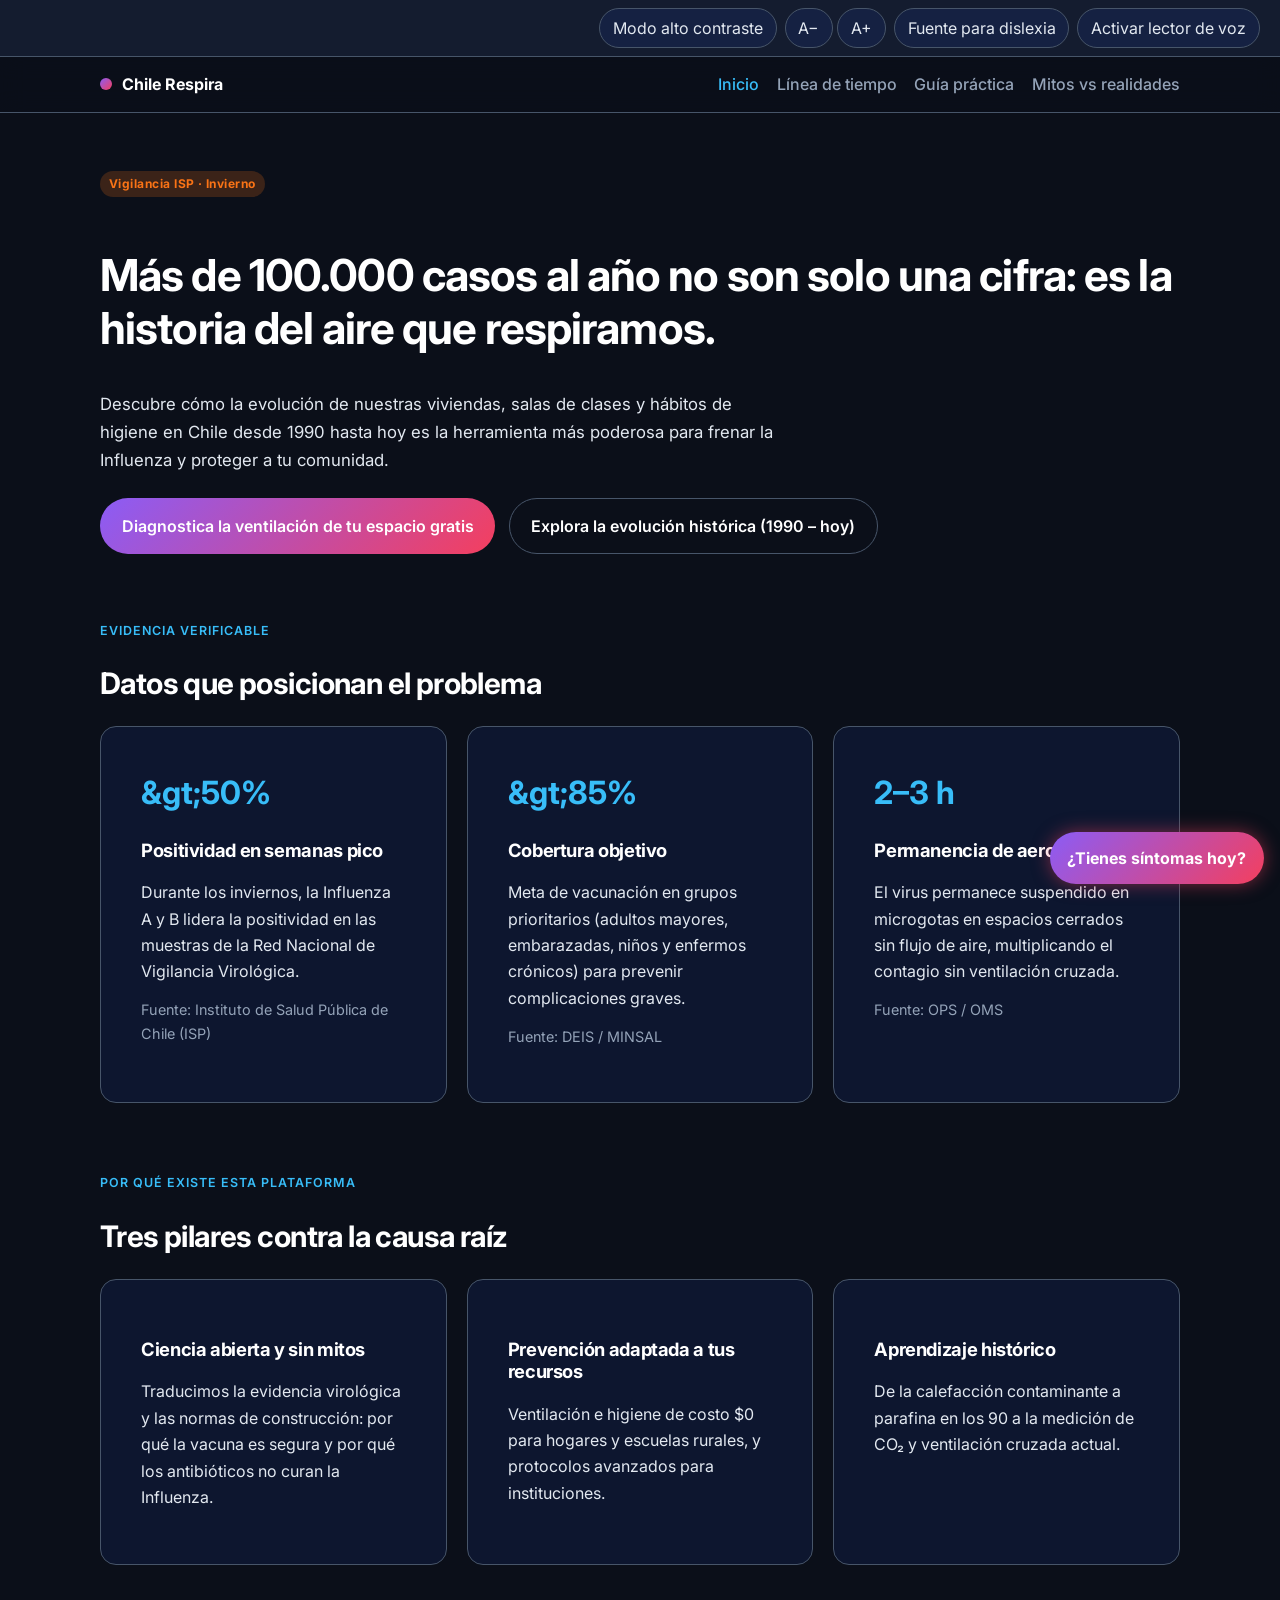
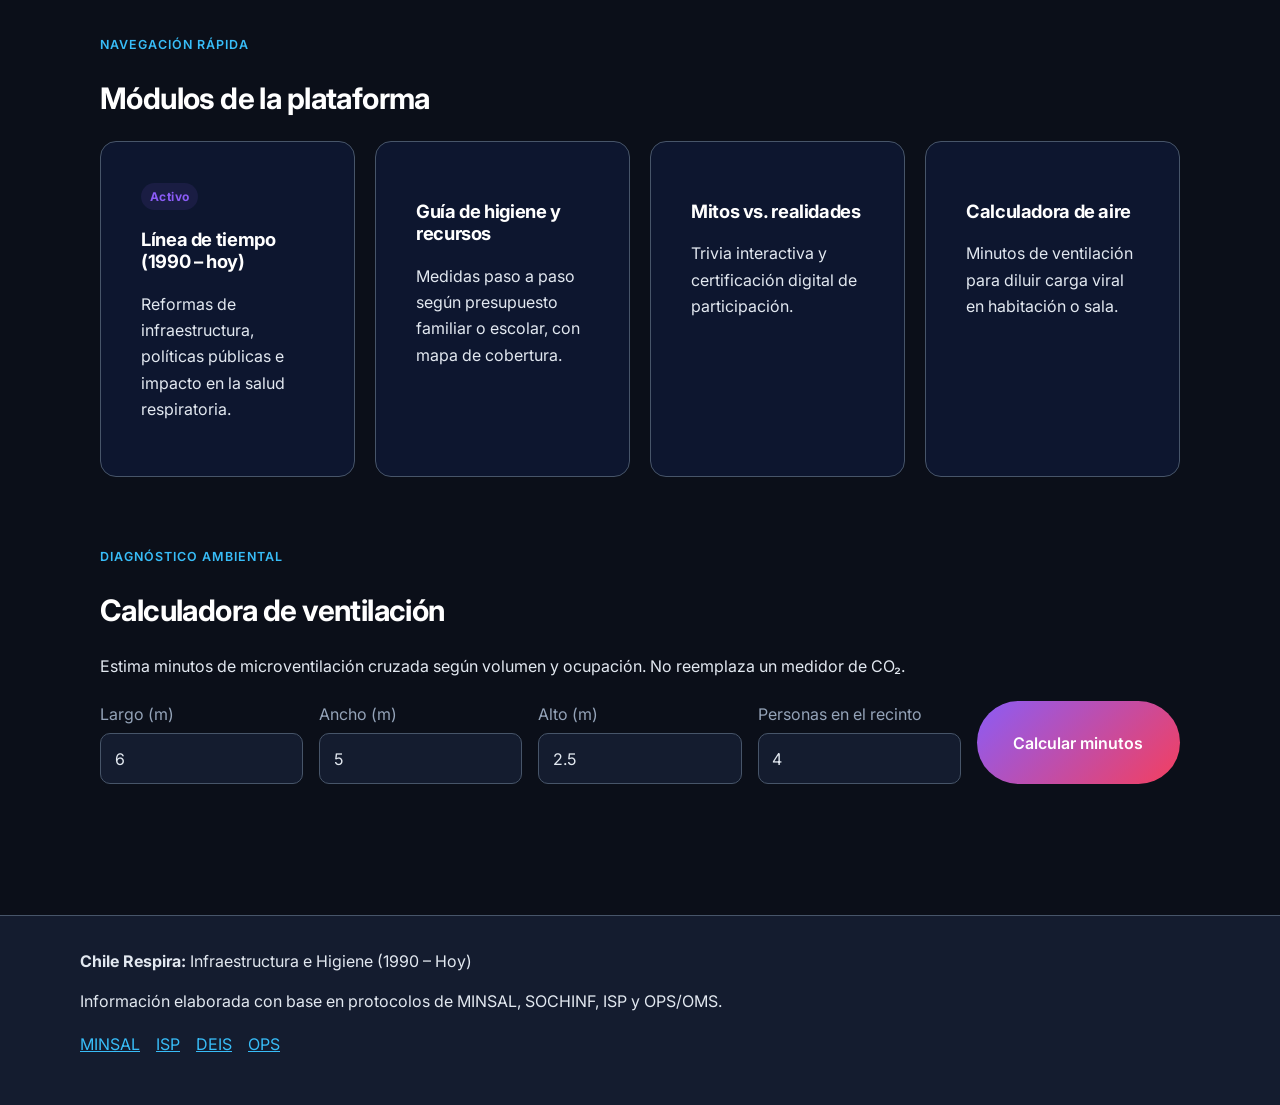
==== index.html @ cc488eae "saved" ====
<!DOCTYPE html>
<html lang="es">

<head>
    <meta charset="UTF-8">
    <meta name="viewport" content="width=device-width, initial-scale=1.0">
    <meta name="description"
        content="Chile Respira: infraestructura e higiene 1990-hoy para frenar la Influenza. Datos ISP, DEIS y OPS.">
    <title>Chile Respira — Inicio | Campaña contra la Influenza</title>
    <link rel="preconnect" href="https://fonts.googleapis.com">
    <link rel="preconnect" href="https://fonts.gstatic.com" crossorigin>
    <link
        href="https://fonts.googleapis.com/css2?family=Inter:wght@400;500;600;700&family=Lexend:wght@400;600;700&display=swap"
        rel="stylesheet">
    <link rel="stylesheet" href="static/css/style.css">
    <script src="static/js/script.js" defer></script>
</head>

<body data-page="inicio">
    <a class="skip-link" href="#contenido">Saltar al contenido</a>

    <div class="a11y-bar" role="region" aria-label="Accesibilidad e inclusión">
        <button type="button" class="a11y-btn" data-a11y="contrast">Modo alto contraste</button>
        <div class="a11y-group" role="group" aria-label="Tamaño de texto">
            <button type="button" class="a11y-btn" data-a11y="font-down">A−</button>
            <button type="button" class="a11y-btn" data-a11y="font-up">A+</button>
        </div>
        <button type="button" class="a11y-btn" data-a11y="dyslexia" aria-pressed="false">Fuente para dislexia</button>
        <button type="button" class="a11y-btn" data-a11y="speech" aria-pressed="false">Activar lector de voz</button>
    </div>

    <header class="site-header">
        <div class="header-inner">
            <a class="brand" href="index.html">
                <span class="brand-mark" aria-hidden="true"></span>
                <span class="brand-text">Chile Respira</span>
            </a>
            <button type="button" class="nav-toggle" aria-expanded="false" aria-controls="nav-principal">Menú</button>
            <nav id="nav-principal" class="site-nav" aria-label="Principal">
                <a href="index.html" aria-current="page">Inicio</a>
                <a href="static/pages/linea-tiempo.html">Línea de tiempo</a>
                <a href="static/pages/guia-practica.html">Guía práctica</a>
                <a href="static/pages/mitos-realidades.html">Mitos vs realidades</a>
            </nav>
        </div>
    </header>

    <main id="contenido">
        <section class="hero">
            <p class="badge-alert">Vigilancia ISP · Invierno</p>
            <h1>Más de 100.000 casos al año no son solo una cifra: es la historia del aire que respiramos.</h1>
            <p class="lead">Descubre cómo la evolución de nuestras viviendas, salas de clases y hábitos de higiene en
                Chile desde 1990 hasta hoy es la herramienta más poderosa para frenar la Influenza y proteger a tu
                comunidad.</p>
            <div class="hero-actions">
                <a class="btn-hero" href="#calculadora-aire">Diagnostica la ventilación de tu espacio gratis</a>
                <a class="btn-secondary" href="static/pages/linea-tiempo.html">Explora la evolución histórica (1990 – hoy)</a>
            </div>
        </section>

        <section class="section" aria-labelledby="evidencia-titulo">
            <header class="section-head">
                <p class="eyebrow">Evidencia verificable</p>
                <h2 id="evidencia-titulo">Datos que posicionan el problema</h2>
            </header>
            <div class="card-grid">
                <article class="card card-tech">
                    <p class="metric">&​gt;50%</p>
                    <h3>Positividad en semanas pico</h3>
                    <p>Durante los inviernos, la Influenza A y B lidera la positividad en las muestras de la Red
                        Nacional de Vigilancia Virológica.</p>
                    <p class="source">Fuente: Instituto de Salud Pública de Chile (ISP)</p>
                </article>
                <article class="card card-tech">
                    <p class="metric">&​gt;85%</p>
                    <h3>Cobertura objetivo</h3>
                    <p>Meta de vacunación en grupos prioritarios (adultos mayores, embarazadas, niños y enfermos
                        crónicos) para prevenir complicaciones graves.</p>
                    <p class="source">Fuente: DEIS / MINSAL</p>
                </article>
                <article class="card card-tech">
                    <p class="metric">2–3 h</p>
                    <h3>Permanencia de aerosoles</h3>
                    <p>El virus permanece suspendido en microgotas en espacios cerrados sin flujo de aire, multiplicando
                        el contagio sin ventilación cruzada.</p>
                    <p class="source">Fuente: OPS / OMS</p>
                </article>
            </div>
        </section>

        <section class="section" aria-labelledby="pilares-titulo">
            <header class="section-head">
                <p class="eyebrow">Por qué existe esta plataforma</p>
                <h2 id="pilares-titulo">Tres pilares contra la causa raíz</h2>
            </header>
            <div class="card-grid pillars">
                <article class="card card-tech">
                    <h3>Ciencia abierta y sin mitos</h3>
                    <p>Traducimos la evidencia virológica y las normas de construcción: por qué la vacuna es segura y
                        por qué los antibióticos no curan la Influenza.</p>
                </article>
                <article class="card card-tech">
                    <h3>Prevención adaptada a tus recursos</h3>
                    <p>Ventilación e higiene de costo $0 para hogares y escuelas rurales, y protocolos avanzados para
                        instituciones.</p>
                </article>
                <article class="card card-tech">
                    <h3>Aprendizaje histórico</h3>
                    <p>De la calefacción contaminante a parafina en los 90 a la medición de CO₂ y ventilación cruzada
                        actual.</p>
                </article>
            </div>
        </section>

        <section class="section" aria-labelledby="modulos-titulo">
            <header class="section-head">
                <p class="eyebrow">Navegación rápida</p>
                <h2 id="modulos-titulo">Módulos de la plataforma</h2>
            </header>
            <div class="card-grid">
                <a class="card card-link" href="static/pages/linea-tiempo.html">
                    <span class="status-badge">Activo</span>
                    <h3>Línea de tiempo (1990 – hoy)</h3>
                    <p>Reformas de infraestructura, políticas públicas e impacto en la salud respiratoria.</p>
                </a>
                <a class="card card-link" href="static/pages/guia-practica.html">
                    <h3>Guía de higiene y recursos</h3>
                    <p>Medidas paso a paso según presupuesto familiar o escolar, con mapa de cobertura.</p>
                </a>
                <a class="card card-link" href="static/pages/mitos-realidades.html">
                    <h3>Mitos vs. realidades</h3>
                    <p>Trivia interactiva y certificación digital de participación.</p>
                </a>
                <a class="card card-link" href="#calculadora-aire">
                    <h3>Calculadora de aire</h3>
                    <p>Minutos de ventilación para diluir carga viral en habitación o sala.</p>
                </a>
            </div>
        </section>

        <section class="section" id="calculadora-aire" aria-labelledby="calc-titulo">
            <header class="section-head">
                <p class="eyebrow">Diagnóstico ambiental</p>
                <h2 id="calc-titulo">Calculadora de ventilación</h2>
                <p>Estima minutos de microventilación cruzada según volumen y ocupación. No reemplaza un medidor de CO₂.
                </p>
            </header>
            <form class="panel-form" id="form-aire" novalidate>
                <div class="field">
                    <label for="largo">Largo (m)</label>
                    <input class="input-field" id="largo" name="largo" type="number" min="1" max="40" step="0.1"
                        value="6" required>
                </div>
                <div class="field">
                    <label for="ancho">Ancho (m)</label>
                    <input class="input-field" id="ancho" name="ancho" type="number" min="1" max="40" step="0.1"
                        value="5" required>
                </div>
                <div class="field">
                    <label for="alto">Alto (m)</label>
                    <input class="input-field" id="alto" name="alto" type="number" min="2" max="6" step="0.1"
                        value="2.5" required>
                </div>
                <div class="field">
                    <label for="personas">Personas en el recinto</label>
                    <input class="input-field" id="personas" name="personas" type="number" min="1" max="80" value="4"
                        required>
                </div>
                <button type="submit" class="btn-hero">Calcular minutos</button>
            </form>
            <div class="card card-tech" id="aire-resultado" hidden>
                <p class="status-badge">Nuevo</p>
                <p id="aire-texto"></p>
            </div>
        </section>
    </main>

    <button type="button" class="fab-triaje" data-open-triaje aria-haspopup="dialog">¿Tienes síntomas hoy?</button>

    <div class="modal" id="modal-triaje" hidden>
        <div class="modal-backdrop" data-close-modal></div>
        <div class="modal-panel" role="dialog" aria-modal="true" aria-labelledby="triaje-titulo">
            <button type="button" class="modal-close" data-close-modal aria-label="Cerrar">×</button>
            <h2 id="triaje-titulo">Triaje rápido de orientación</h2>
            <p>No sustituye atención médica. En emergencia llama a Salud Responde 600 360 7777.</p>
            <fieldset class="triaje-options">
                <legend>Selecciona lo que mejor describe tu situación</legend>
                <label><input type="radio" name="triaje" value="critico"> Dificultad para respirar, tiraje intercostal o
                    labios azulados</label>
                <label><input type="radio" name="triaje" value="moderado"> Fiebre &​gt;38,5 °C + tos o dolor
                    muscular</label>
                <label><input type="radio" name="triaje" value="leve"> Molestias leves sin fiebre</label>
            </fieldset>
            <div id="triaje-resultado" class="card card-tech" hidden></div>
        </div>
    </div>

    <footer class="site-footer">
        <div class="footer-inner">
            <p><strong>Chile Respira:</strong> Infraestructura e Higiene (1990 – Hoy)</p>
            <p>Información elaborada con base en protocolos de MINSAL, SOCHINF, ISP y OPS/OMS.</p>
            <ul class="footer-links">
                <li><a href="https://www.minsal.cl" rel="noopener noreferrer" target="_blank">MINSAL</a></li>
                <li><a href="https://www.ispch.cl" rel="noopener noreferrer" target="_blank">ISP</a></li>
                <li><a href="https://deis.minsal.cl" rel="noopener noreferrer" target="_blank">DEIS</a></li>
                <li><a href="https://www.paho.org" rel="noopener noreferrer" target="_blank">OPS</a></li>
            </ul>
        </div>
    </footer>
</body>

</html>
---- static/css/style.css ----
:root {
  /* 🌌 Lienzo Neutro de Fondo Base (Estilo Kiro Dark) */
  --bg-main: #0B0F19;
  --bg-surface: #141C2F;
  --bg-surface-elevated: #1E2942;

  /* 🏙️ Paleta Tecnológica y Corporativa (Potencial Diversificado) */
  --tech-blue-base: #1E40AF;
  --tech-blue-container: rgba(30, 64, 175, 0.15);
  --tech-cyan: #38BDF8;
  --tech-cyan-glow: rgba(56, 189, 248, 0.3);
  --tech-muted: #475569;

  /* 💥 Paleta Creativa y de Alto Impacto (Potencial Diversificado) */
  --creative-violet: #8B5CF6;
  --creative-violet-alpha: rgba(139, 92, 246, 0.1);
  --creative-coral: #F43F5E;
  --creative-coral-glow: rgba(244, 63, 94, 0.5);
  --creative-orange: #F97316;
  --creative-orange-alpha: rgba(249, 115, 22, 0.2);

  /* 🎬 Tokens Arquitectónicos Multimedia (Estilo Devin AI / Cursor) */
  --terminal-border: #22314D;
  --terminal-header: #1A2438;
  --media-overlay: rgba(11, 15, 25, 0.5);

  /* 📝 Tipografía de Alta Legibilidad */
  --text-title: #FFFFFF;
  --text-body: #E2E8F0;
  --text-muted: #94A3B8;

  /* ⚙️ Variables de sistema */
  --font: Inter, system-ui, sans-serif;
  --radius: 16px;
  --space-card: 2.5rem;
  
  /* 🎛️ Variables para componentes injertados */
  --easing-cinematic: cubic-bezier(0.4, 0, 0.2, 1);
  --nyt-tooltip-bg: rgba(30, 64, 175, 0.95);
}

*,
*::before,
*::after {
  box-sizing: border-box;
}

html {
  font-size: 100%;
}

html.dyslexia {
  --font: Lexend, Inter, sans-serif;
}

html.contrast {
  --bg-main: #000000;
  --bg-surface: #0a0a0a;
  --text-body: #FFFFFF;
  --text-muted: #E2E8F0;
}

html[data-font="1"] { font-size: 106%; }
html[data-font="2"] { font-size: 114%; }
html[data-font="3"] { font-size: 124%; }

body {
  margin: 0;
  font-family: var(--font);
  background: var(--bg-main);
  color: var(--text-body);
  line-height: 1.65;
  min-height: 100vh;
}

img,
svg {
  max-width: 100%;
}

/* Tratamiento anti-flashes para recursos institucionales */
img.institutional-asset,
svg.raw-chart {
  filter: opacity(0.88) brightness(85%) contrast(110%);
  transition: filter 0.3s cubic-bezier(0.4, 0, 0.2, 1);
}

img.institutional-asset:hover,
svg.raw-chart:hover {
  filter: opacity(1) brightness(100%) contrast(100%);
}

h1, h2, h3 {
  color: var(--text-title);
  font-weight: 700;
  line-height: 1.2;
  letter-spacing: -0.02em;
}

h1 { font-size: clamp(1.75rem, 4vw, 2.75rem); }
h2 { font-size: clamp(1.35rem, 2.5vw, 1.85rem); }
h3 { font-size: 1.15rem; }

p { margin: 0 0 0.85rem; }

a {
  color: var(--tech-cyan);
}

.skip-link {
  position: absolute;
  left: 1rem;
  top: -3rem;
  background: var(--bg-surface-elevated);
  color: var(--text-title);
  padding: 0.5rem 1rem;
  z-index: 80;
}

.skip-link:focus {
  top: 0.5rem;
}

.a11y-bar {
  display: flex;
  flex-wrap: wrap;
  gap: 0.5rem;
  justify-content: flex-end;
  padding: 0.5rem 1.25rem;
  background: var(--bg-surface);
  border-bottom: 1px solid var(--tech-muted);
}

.a11y-btn,
.chip,
.nav-toggle {
  font: inherit;
  cursor: pointer;
  border: 1px solid var(--tech-muted);
  background: var(--tech-blue-container);
  color: var(--text-body);
  border-radius: 999px;
  padding: 0.35rem 0.8rem;
}

.a11y-btn:hover,
.chip:hover,
.chip.is-on {
  border-color: var(--tech-cyan);
  box-shadow: 0 0 10px var(--tech-cyan-glow);
}

.site-header {
  position: sticky;
  top: 0;
  z-index: 40;
  background: rgba(11, 15, 25, 0.92);
  backdrop-filter: blur(12px);
  border-bottom: 1px solid var(--tech-muted);
}

.header-inner {
  max-width: 1120px;
  margin: 0 auto;
  padding: 0.9rem 1.25rem;
  display: flex;
  align-items: center;
  justify-content: space-between;
  gap: 1rem;
}

.brand {
  display: flex;
  align-items: center;
  gap: 0.6rem;
  text-decoration: none;
  color: var(--text-title);
  font-weight: 700;
}

.brand-mark {
  width: 12px;
  height: 12px;
  border-radius: 50%;
  background: linear-gradient(135deg, var(--creative-violet), var(--creative-coral));
}

.site-nav {
  display: flex;
  gap: 1.1rem;
}

.site-nav a {
  color: var(--text-muted);
  text-decoration: none;
  font-weight: 500;
}

.site-nav a[aria-current="page"],
.site-nav a:hover {
  color: var(--tech-cyan);
}

.nav-toggle {
  display: none;
}

main {
  max-width: 1120px;
  margin: 0 auto;
  padding: 0 1.25rem 5rem;
}

.hero {
  padding: 3.5rem 0 2rem;
}

.hero-compact {
  padding-top: 2.2rem;
}

.eyebrow {
  color: var(--tech-cyan);
  font-weight: 600;
  text-transform: uppercase;
  letter-spacing: 0.08em;
  font-size: 0.78rem;
  margin-bottom: 0.6rem;
}

.lead {
  max-width: 62ch;
  color: var(--text-body);
  font-size: 1.05rem;
}

.hero-actions {
  display: flex;
  flex-wrap: wrap;
  gap: 0.85rem;
  margin-top: 1.5rem;
}

.btn-hero,
.btn-secondary,
.btn-submit {
  display: inline-flex;
  align-items: center;
  justify-content: center;
  text-decoration: none;
  font: inherit;
  font-weight: 600;
  border: 0;
  border-radius: 999px;
  padding: 0.85rem 1.35rem;
  min-height: 44px;
  cursor: pointer;
}

.btn-hero {
  color: var(--text-title);
  background: linear-gradient(135deg, var(--creative-violet), var(--creative-coral));
  box-shadow: 0 0 0 transparent;
  transition: all 0.4s cubic-bezier(0.4, 0, 0.2, 1);
}

.btn-hero:hover {
  background: linear-gradient(135deg, var(--creative-coral), var(--creative-orange));
  box-shadow: 0 0 25px var(--creative-coral-glow);
  transform: translateY(-2px);
}

.btn-secondary {
  color: var(--text-title);
  background: transparent;
  border: 1px solid var(--tech-muted);
}

.btn-submit {
  color: var(--text-title);
  background: var(--creative-orange);
  transition: background 0.3s ease, transform 0.3s ease;
}

.btn-submit:hover {
  background: var(--creative-coral);
  transform: translateY(-1px);
}

.badge-alert,
.status-badge {
  display: inline-block;
  font-size: 0.75rem;
  font-weight: 700;
  letter-spacing: 0.04em;
  padding: 0.2rem 0.55rem;
  border-radius: 999px;
  width: fit-content;
}

.badge-alert {
  background: var(--creative-orange-alpha);
  color: var(--creative-orange);
  margin-bottom: 1rem;
}

.status-badge {
  background: var(--creative-violet-alpha);
  color: var(--creative-violet);
}

.section {
  padding: 2.2rem 0;
}

.section-head {
  margin-bottom: 1.4rem;
}

.card-grid {
  display: grid;
  grid-template-columns: repeat(auto-fit, minmax(240px, 1fr));
  gap: 1.25rem;
}

.card {
  background: var(--tech-blue-container);
  border: 1px solid var(--tech-muted);
  border-radius: var(--radius);
  padding: var(--space-card);
}

.card-link {
  text-decoration: none;
  color: inherit;
  display: block;
  transition: border-color 0.3s ease, background 0.3s ease;
}

.card-link:hover,
.card-link:focus-visible,
.timeline-card:hover,
.timeline-item:focus .timeline-card {
  background: var(--creative-violet-alpha);
  border-color: var(--creative-violet);
}

.metric {
  font-size: 2rem;
  font-weight: 700;
  color: var(--tech-cyan);
  margin: 0 0 0.4rem;
}

.source,
.timeline-date,
.hito {
  color: var(--text-muted);
  font-size: 0.9rem;
}

.panel-form {
  display: grid;
  grid-template-columns: repeat(auto-fit, minmax(180px, 1fr));
  gap: 1rem;
  margin-bottom: 1rem;
}

.field-full {
  grid-column: 1 / -1;
}

.field label {
  display: block;
  margin-bottom: 0.35rem;
  color: var(--text-muted);
}

.input-field {
  width: 100%;
  font: inherit;
  color: var(--text-body);
  background: var(--bg-surface);
  border: 1px solid var(--tech-muted);
  border-radius: 10px;
  padding: 0.7rem 0.85rem;
}

.input-field:focus {
  border-color: var(--tech-cyan);
  box-shadow: 0 0 10px var(--tech-cyan-glow);
  background-color: var(--bg-surface-elevated);
  outline: none;
  transition: all 0.3s ease;
}

.filter-bar {
  display: flex;
  flex-wrap: wrap;
  gap: 0.5rem;
  margin-bottom: 1.5rem;
}

.timeline {
  position: relative;
  padding-left: 2.2rem;
}

.timeline-axis {
  position: absolute;
  left: 9px;
  top: 0;
  bottom: 0;
  width: 2px;
  background: linear-gradient(to bottom, var(--tech-muted) 0%, var(--tech-cyan) 40%, var(--creative-violet) 70%, var(--creative-coral) 100%);
}

.timeline-item {
  position: relative;
  margin-bottom: 1.4rem;
  outline: none;
}

.timeline-node {
  position: absolute;
  left: -2.05rem;
  top: 1.8rem;
  width: 12px;
  height: 12px;
  border-radius: 50%;
  background: var(--tech-muted);
}

.timeline-item.is-past .timeline-card {
  color: var(--text-muted);
}

.timeline-item.is-past h2 {
  color: var(--text-title);
}

.timeline-item.is-active .timeline-node {
  width: 18px;
  height: 18px;
  left: -2.25rem;
  background: var(--creative-coral);
  box-shadow: 0 0 0 0 var(--creative-coral-glow);
  animation: ripple 1.8s infinite;
}

.timeline-card {
  background: var(--bg-surface);
  border: 1px solid var(--tech-muted);
  border-radius: var(--radius);
  padding: var(--space-card);
  transition: background 0.3s ease, border-color 0.3s ease;
}

@keyframes ripple {
  0% { box-shadow: 0 0 0 0 var(--creative-coral-glow); }
  70% { box-shadow: 0 0 0 16px transparent; }
  100% { box-shadow: 0 0 0 0 transparent; }
}

.table-wrap {
  overflow-x: auto;
  border: 1px solid var(--tech-muted);
  border-radius: var(--radius);
  background: var(--bg-surface);
}

table {
  width: 100%;
  border-collapse: collapse;
  min-width: 640px;
}

th, td {
  text-align: left;
  padding: 0.9rem 1rem;
  border-bottom: 1px solid var(--tech-muted);
  color: var(--text-body);
}

th {
  color: var(--tech-cyan);
  font-weight: 600;
}

.map-layout {
  display: grid;
  grid-template-columns: minmax(220px, 340px) 1fr;
  gap: 1.25rem;
  align-items: start;
}

.map-canvas {
  background: var(--bg-main);
  border: 1px solid var(--tech-muted);
  border-radius: var(--radius);
  padding: 0.75rem;
}

.map-ocean {
  fill: var(--bg-main);
}

.map-land {
  fill: var(--bg-surface);
}

.map-border {
  fill: none;
  stroke: var(--tech-muted);
  stroke-width: 1.2;
}

.hub {
  cursor: pointer;
}

.hub.low { fill: var(--creative-violet); }
.hub.mid { fill: var(--creative-coral); }
.hub.high {
  fill: var(--creative-orange);
  filter: drop-shadow(0 0 8px var(--creative-coral-glow));
}

.hub-ring {
  fill: none;
  stroke: var(--creative-coral);
  stroke-width: 2;
  opacity: 0.45;
}

.map-flow {
  fill: none;
  stroke: var(--creative-coral);
  stroke-width: 1.4;
  stroke-dasharray: 6 8;
  animation: dash 8s linear infinite;
}

@keyframes dash {
  to { stroke-dashoffset: -80; }
}

.map-legend {
  display: flex;
  flex-wrap: wrap;
  gap: 1rem;
  list-style: none;
  padding: 1rem 0 0;
  color: var(--text-muted);
}

.dot {
  display: inline-block;
  width: 10px;
  height: 10px;
  border-radius: 50%;
  margin-right: 0.35rem;
}

.dot.violet { background: var(--creative-violet); }
.dot.coral { background: var(--creative-coral); }
.dot.orange { background: var(--creative-orange); }

.geo-label {
  fill: var(--text-muted);
  font-size: 9px;
  font-family: var(--font);
}

.protocol ul {
  padding-left: 1.2rem;
}

.quiz-wrap {
  max-width: 720px;
}

.progress-track {
  height: 6px;
  background: var(--bg-surface);
  border-radius: 99px;
  overflow: hidden;
  margin-bottom: 0.5rem;
}

.progress-bar {
  display: block;
  height:  100%;
  width: 20%;
  background: linear-gradient(90deg, var(--creative-violet), var(--creative-coral), var(--creative-orange));
  transition: width 0.35s ease;
}

.flip-card {
  perspective: 1200px;
  min-height: 340px;
}

.flip-inner {
  position: relative;
  transform-style: preserve-3d;
  transition: transform 0.6s ease;
  min-height: 340px;
}

.flip-card.is-flipped .flip-inner {
  transform: rotateY(180deg);
}

.flip-face {
  position: absolute;
  inset: 0;
  backface-visibility: hidden;
}

.flip-back {
  transform: rotateY(180deg);
}

.quiz-actions {
  display: flex;
  flex-wrap: wrap;
  gap: 0.7rem;
  margin-top: 1.2rem;
}

.veredicto {
  font-weight: 700;
  color: var(--tech-cyan);
}

.accordion details {
  background: var(--tech-blue-container);
  border: 1px solid var(--tech-muted);
  border-radius: 12px;
  padding: 0.9rem 1.1rem;
  margin-bottom: 0.6rem;
}

.accordion summary {
  cursor: pointer;
  color: var(--text-title);
  font-weight: 600;
}

.form-msg {
  grid-column: 1 / -1;
  color: var(--tech-cyan);
}

.fab-triaje {
  position: fixed;
  right: 1rem;
  bottom: 1rem;
  z-index: 45;
  border: 0;
  border-radius: 999px;
  padding: 0.8rem 1.1rem;
  font: inherit;
  font-weight: 700;
  color: var(--text-title);
  background: linear-gradient(135deg, var(--creative-violet), var(--creative-coral));
  cursor: pointer;
  box-shadow: 0 0 18px var(--creative-coral-glow);
}

.modal[hidden] {
  display: none;
}

.modal {
  position: fixed;
  inset: 0;
  z-index: 60;
}

.modal-backdrop {
  position: absolute;
  inset: 0;
  background: rgba(0, 0, 0, 0.6);
}

.modal-panel {
  position: relative;
  z-index: 1;
  max-width: 520px;
  margin: 8vh auto;
  background: var(--bg-surface-elevated);
  border: 1px solid var(--tech-muted);
  border-radius: var(--radius);
  padding: var(--space-card);
}

.modal-close {
  position: absolute;
  top: 0.6rem;
  right: 0.8rem;
  background: transparent;
  border: 0;
  color: var(--text-title);
  font-size: 1.6rem;
  cursor: pointer;
}

.triaje-options {
  border: 0;
  padding: 0;
  display: grid;
  gap: 0.7rem;
  margin: 1rem 0;
}

.site-footer {
  border-top: 1px solid var(--tech-muted);
  background: var(--bg-surface);
  padding: 2rem 1.25rem;
}

.footer-inner {
  max-width: 1120px;
  margin: 0 auto;
}

.footer-links {
  display: flex;
  flex-wrap: wrap;
  gap: 1rem;
  list-style: none;
  padding: 0;
}

/* 🎨 ESTILOS INJERTADOS - SCROLLYTELLING CINEMÁTICO */
.timeline-cinematic-container {
  display: grid;
  grid-template-columns: 1fr;
  gap: 2rem;
  max-width: 1120px;
  margin: 0 auto;
  padding: 0 1rem;
}

@media (min-width: 768px) {
  .timeline-cinematic-container {
    grid-template-columns: 4fr 8fr;
  }
}

.timeline-scroller {
  padding: 20vh 0;
}

.timeline-trigger {
  margin-bottom: 50vh;
  opacity: 0.3;
  transition: opacity 0.4s var(--easing-cinematic);
}

.timeline-trigger.active-era-text {
  opacity: 1;
}

.timeline-era-label {
  color: var(--tech-cyan);
  font-size: 0.85rem;
  letter-spacing: 1px;
  margin-bottom: 0.5rem;
  display: block;
}

.timeline-trigger h2 {
  font-size: 1.8rem;
  margin: 0.5rem 0;
  color: var(--text-title);
}

.timeline-sticky-panel {
  display: none;
}

@media (min-width: 768px) {
  .timeline-sticky-panel {
    display: block;
    position: sticky;
    top: 15vh;
    height: 70vh;
    background: var(--bg-surface);
    border: 1px solid var(--tech-muted);
    border-radius: var(--radius);
    overflow: hidden;
  }
}

.media-canvas {
  width: 100%;
  height: 100%;
  position: relative;
}

.media-layer {
  position: absolute;
  inset: 0;
  width: 100%;
  height: 100%;
  opacity: 0;
  transform: scale(0.95) translateY(10px);
  filter: blur(8px);
  transition: opacity 0.6s var(--easing-cinematic), transform 0.6s var(--easing-cinematic), filter 0.6s var(--easing-cinematic);
}

.media-layer.active {
  opacity: 1;
  transform: scale(1) translateY(0);
  filter: blur(0px);
}

.media-layer img,
.media-layer video {
  width: 100%;
  height: 100%;
  object-fit: cover;
}

/* 🎨 ESTILOS INJERTADOS - MAPA INTERACTIVO NYTIMES */
.map-wrapper {
  background: var(--bg-surface);
  border: 1px solid var(--tech-muted);
  border-radius: var(--radius);
  position: relative;
  padding: 2rem;
  display: flex;
  justify-content: center;
  margin-bottom: 3rem;
}

#chile-epidemiological-map {
  width: 100%;
  max-width: 500px;
  height: auto;
}

.map-region-vector {
  fill: var(--bg-surface);
  stroke: var(--tech-muted);
  stroke-width: 1.5px;
  transition: all 0.2s var(--easing-cinematic);
  cursor: crosshair;
}

.nyt-tooltip {
  position: absolute;
  background: var(--nyt-tooltip-bg);
  border: 1px solid var(--creative-violet);
  padding: 1rem;
  border-radius: 6px;
  box-shadow: 0 10px 25px rgba(0,0,0,0.5);
  pointer-events: none;
  z-index: 2000;
  min-width: 220px;
  font-family: var(--font);
}

.hidden {
  display: none !important;
}

@media (max-width: 800px) {
  .nav-toggle { display: inline-flex; }
  .site-nav {
    display: none;
    position: absolute;
    right: 1.25rem;
    top: 4.2rem;
    flex-direction: column;
    background: var(--bg-surface-elevated);
    border: 1px solid var(--tech-muted);
    padding: 1rem;
    border-radius: 12px;
  }
  .site-nav.is-open { display: flex; }
  .map-layout { grid-template-columns: 1fr; }
  .timeline-cinematic-container { grid-template-columns: 1fr; }
  .timeline-sticky-panel { display: none; }
}

@media (prefers-reduced-motion: reduce) {
  *, *::before, *::after {
    animation: none !important;
    transition: none !important;
  }
}

:focus-visible {
  outline: 2px solid var(--tech-cyan);
  outline-offset: 3px;
}
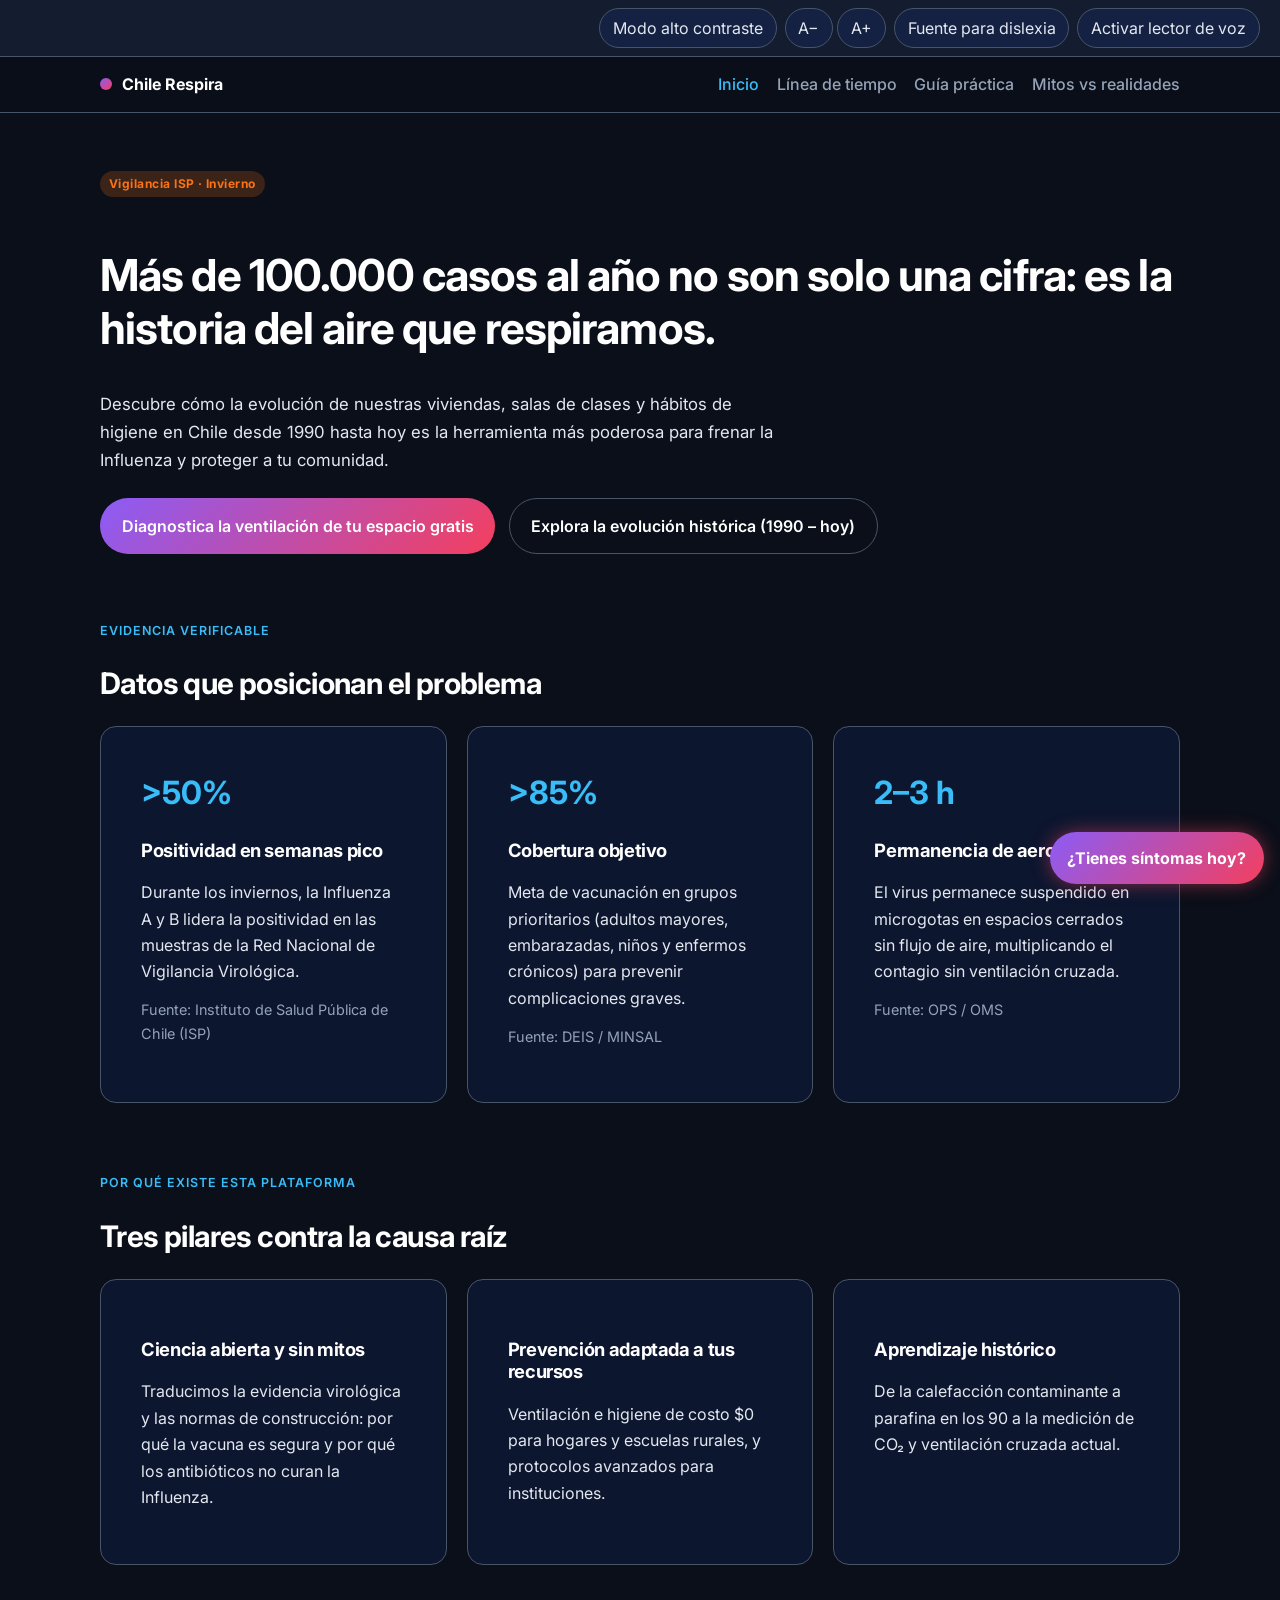
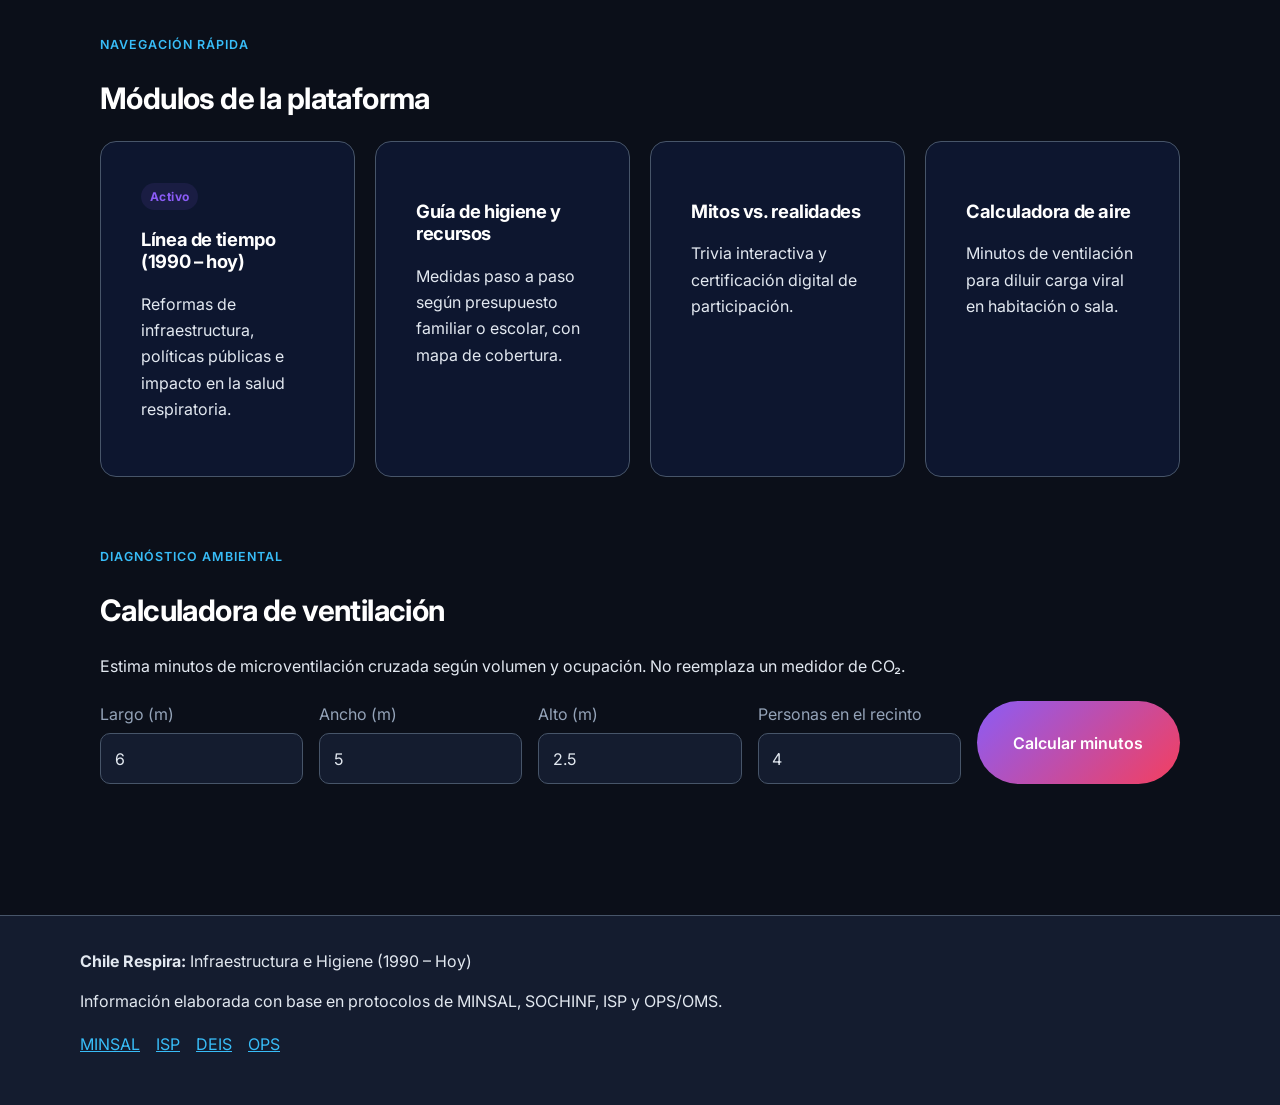
==== commit 56fa3420: "saved" ====
--- a/index.html
+++ b/index.html
@@ -65,14 +65,14 @@
             </header>
             <div class="card-grid">
                 <article class="card card-tech">
-                    <p class="metric">&​gt;50%</p>
+                    <p class="metric">&gt;50%</p>
                     <h3>Positividad en semanas pico</h3>
                     <p>Durante los inviernos, la Influenza A y B lidera la positividad en las muestras de la Red
                         Nacional de Vigilancia Virológica.</p>
                     <p class="source">Fuente: Instituto de Salud Pública de Chile (ISP)</p>
                 </article>
                 <article class="card card-tech">
-                    <p class="metric">&​gt;85%</p>
+                    <p class="metric">&gt;85%</p>
                     <h3>Cobertura objetivo</h3>
                     <p>Meta de vacunación en grupos prioritarios (adultos mayores, embarazadas, niños y enfermos
                         crónicos) para prevenir complicaciones graves.</p>
@@ -187,7 +187,7 @@
                 <legend>Selecciona lo que mejor describe tu situación</legend>
                 <label><input type="radio" name="triaje" value="critico"> Dificultad para respirar, tiraje intercostal o
                     labios azulados</label>
-                <label><input type="radio" name="triaje" value="moderado"> Fiebre &​gt;38,5 °C + tos o dolor
+                <label><input type="radio" name="triaje" value="moderado"> Fiebre &gt;38,5 °C + tos o dolor
                     muscular</label>
                 <label><input type="radio" name="triaje" value="leve"> Molestias leves sin fiebre</label>
             </fieldset>
--- a/static/css/style.css
+++ b/static/css/style.css
@@ -33,10 +33,6 @@
   --font: Inter, system-ui, sans-serif;
   --radius: 16px;
   --space-card: 2.5rem;
-  
-  /* 🎛️ Variables para componentes injertados */
-  --easing-cinematic: cubic-bezier(0.4, 0, 0.2, 1);
-  --nyt-tooltip-bg: rgba(30, 64, 175, 0.95);
 }
 
 *,
@@ -79,14 +75,12 @@
 }
 
 /* Tratamiento anti-flashes para recursos institucionales */
-img.institutional-asset,
-svg.raw-chart {
+img.institutional-asset {
   filter: opacity(0.88) brightness(85%) contrast(110%);
   transition: filter 0.3s cubic-bezier(0.4, 0, 0.2, 1);
 }
 
-img.institutional-asset:hover,
-svg.raw-chart:hover {
+img.institutional-asset:hover {
   filter: opacity(1) brightness(100%) contrast(100%);
 }
 
@@ -590,7 +584,7 @@
 
 .progress-bar {
   display: block;
-  height:  100%;
+  height: 100%;
   width: 20%;
   background: linear-gradient(90deg, var(--creative-violet), var(--creative-coral), var(--creative-orange));
   transition: width 0.35s ease;
@@ -732,140 +726,6 @@
   gap: 1rem;
   list-style: none;
   padding: 0;
-}
-
-/* 🎨 ESTILOS INJERTADOS - SCROLLYTELLING CINEMÁTICO */
-.timeline-cinematic-container {
-  display: grid;
-  grid-template-columns: 1fr;
-  gap: 2rem;
-  max-width: 1120px;
-  margin: 0 auto;
-  padding: 0 1rem;
-}
-
-@media (min-width: 768px) {
-  .timeline-cinematic-container {
-    grid-template-columns: 4fr 8fr;
-  }
-}
-
-.timeline-scroller {
-  padding: 20vh 0;
-}
-
-.timeline-trigger {
-  margin-bottom: 50vh;
-  opacity: 0.3;
-  transition: opacity 0.4s var(--easing-cinematic);
-}
-
-.timeline-trigger.active-era-text {
-  opacity: 1;
-}
-
-.timeline-era-label {
-  color: var(--tech-cyan);
-  font-size: 0.85rem;
-  letter-spacing: 1px;
-  margin-bottom: 0.5rem;
-  display: block;
-}
-
-.timeline-trigger h2 {
-  font-size: 1.8rem;
-  margin: 0.5rem 0;
-  color: var(--text-title);
-}
-
-.timeline-sticky-panel {
-  display: none;
-}
-
-@media (min-width: 768px) {
-  .timeline-sticky-panel {
-    display: block;
-    position: sticky;
-    top: 15vh;
-    height: 70vh;
-    background: var(--bg-surface);
-    border: 1px solid var(--tech-muted);
-    border-radius: var(--radius);
-    overflow: hidden;
-  }
-}
-
-.media-canvas {
-  width: 100%;
-  height: 100%;
-  position: relative;
-}
-
-.media-layer {
-  position: absolute;
-  inset: 0;
-  width: 100%;
-  height: 100%;
-  opacity: 0;
-  transform: scale(0.95) translateY(10px);
-  filter: blur(8px);
-  transition: opacity 0.6s var(--easing-cinematic), transform 0.6s var(--easing-cinematic), filter 0.6s var(--easing-cinematic);
-}
-
-.media-layer.active {
-  opacity: 1;
-  transform: scale(1) translateY(0);
-  filter: blur(0px);
-}
-
-.media-layer img,
-.media-layer video {
-  width: 100%;
-  height: 100%;
-  object-fit: cover;
-}
-
-/* 🎨 ESTILOS INJERTADOS - MAPA INTERACTIVO NYTIMES */
-.map-wrapper {
-  background: var(--bg-surface);
-  border: 1px solid var(--tech-muted);
-  border-radius: var(--radius);
-  position: relative;
-  padding: 2rem;
-  display: flex;
-  justify-content: center;
-  margin-bottom: 3rem;
-}
-
-#chile-epidemiological-map {
-  width: 100%;
-  max-width: 500px;
-  height: auto;
-}
-
-.map-region-vector {
-  fill: var(--bg-surface);
-  stroke: var(--tech-muted);
-  stroke-width: 1.5px;
-  transition: all 0.2s var(--easing-cinematic);
-  cursor: crosshair;
-}
-
-.nyt-tooltip {
-  position: absolute;
-  background: var(--nyt-tooltip-bg);
-  border: 1px solid var(--creative-violet);
-  padding: 1rem;
-  border-radius: 6px;
-  box-shadow: 0 10px 25px rgba(0,0,0,0.5);
-  pointer-events: none;
-  z-index: 2000;
-  min-width: 220px;
-  font-family: var(--font);
-}
-
-.hidden {
-  display: none !important;
 }
 
 @media (max-width: 800px) {
@@ -883,8 +743,6 @@
   }
   .site-nav.is-open { display: flex; }
   .map-layout { grid-template-columns: 1fr; }
-  .timeline-cinematic-container { grid-template-columns: 1fr; }
-  .timeline-sticky-panel { display: none; }
 }
 
 @media (prefers-reduced-motion: reduce) {
@@ -897,4 +755,5 @@
 :focus-visible {
   outline: 2px solid var(--tech-cyan);
   outline-offset: 3px;
-}+}
+
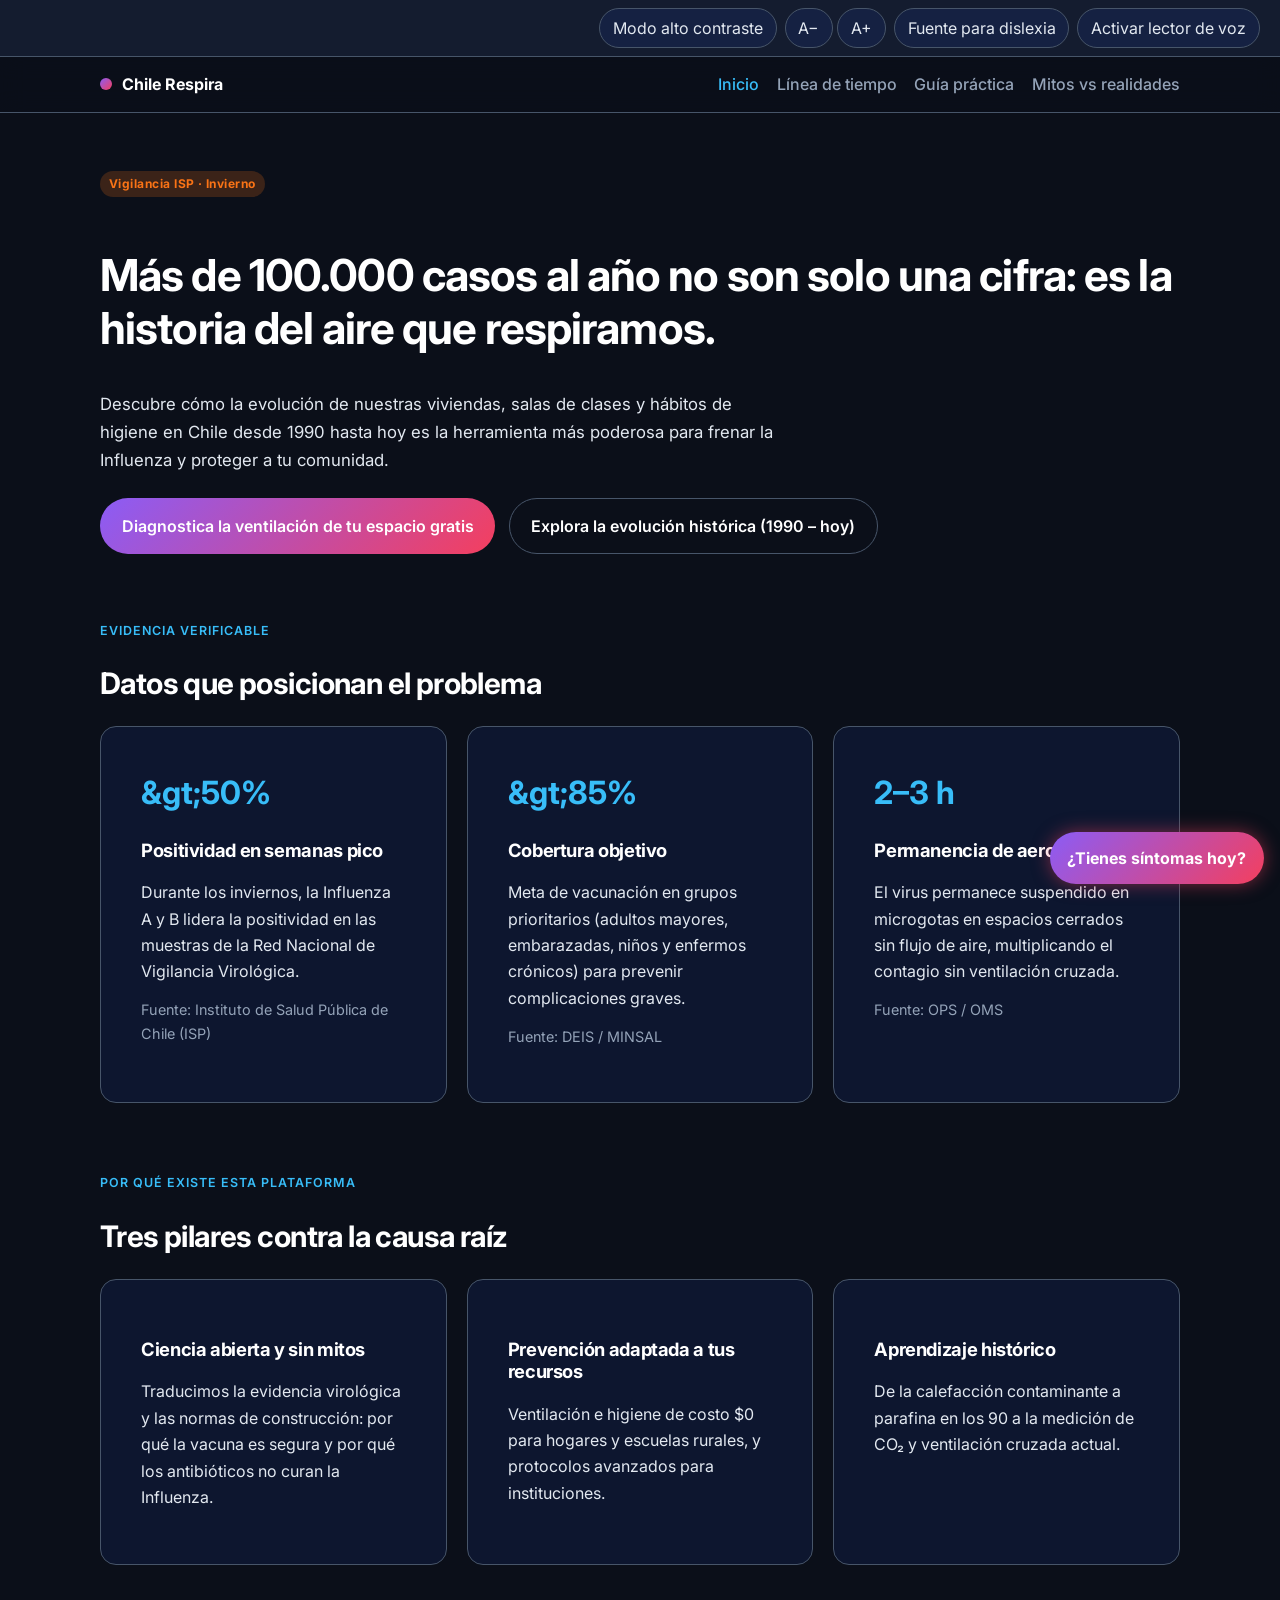
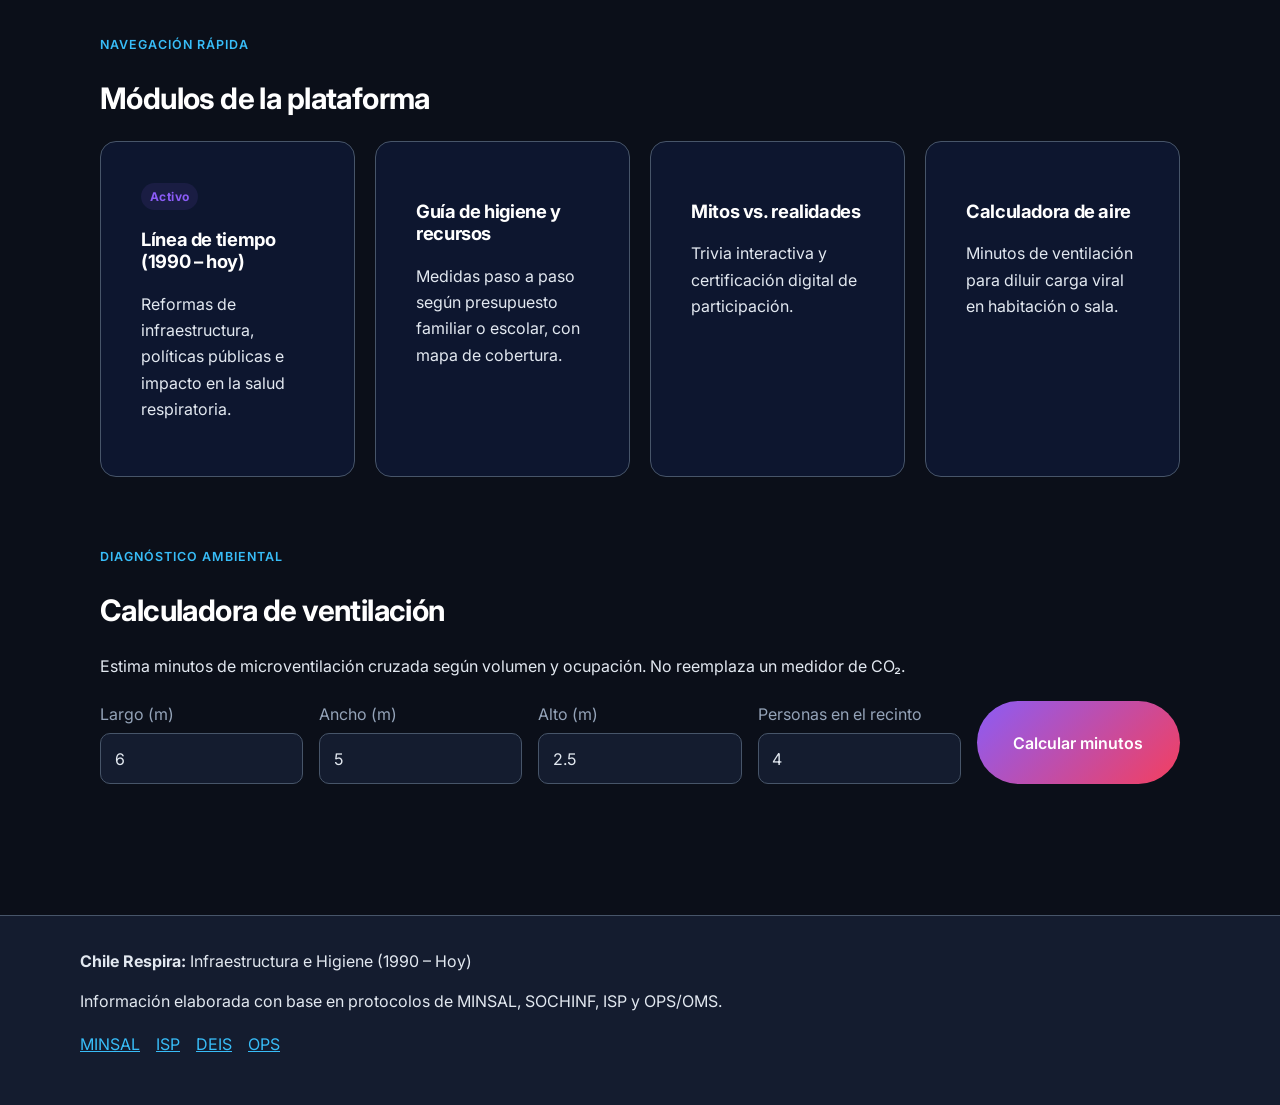
==== commit 2201946c: "saved" ====
--- a/index.html
+++ b/index.html
@@ -65,14 +65,14 @@
             </header>
             <div class="card-grid">
                 <article class="card card-tech">
-                    <p class="metric">&gt;50%</p>
+                    <p class="metric">&​gt;50%</p>
                     <h3>Positividad en semanas pico</h3>
                     <p>Durante los inviernos, la Influenza A y B lidera la positividad en las muestras de la Red
                         Nacional de Vigilancia Virológica.</p>
                     <p class="source">Fuente: Instituto de Salud Pública de Chile (ISP)</p>
                 </article>
                 <article class="card card-tech">
-                    <p class="metric">&gt;85%</p>
+                    <p class="metric">&​gt;85%</p>
                     <h3>Cobertura objetivo</h3>
                     <p>Meta de vacunación en grupos prioritarios (adultos mayores, embarazadas, niños y enfermos
                         crónicos) para prevenir complicaciones graves.</p>
@@ -187,7 +187,7 @@
                 <legend>Selecciona lo que mejor describe tu situación</legend>
                 <label><input type="radio" name="triaje" value="critico"> Dificultad para respirar, tiraje intercostal o
                     labios azulados</label>
-                <label><input type="radio" name="triaje" value="moderado"> Fiebre &gt;38,5 °C + tos o dolor
+                <label><input type="radio" name="triaje" value="moderado"> Fiebre &​gt;38,5 °C + tos o dolor
                     muscular</label>
                 <label><input type="radio" name="triaje" value="leve"> Molestias leves sin fiebre</label>
             </fieldset>
--- a/static/css/style.css
+++ b/static/css/style.css
@@ -33,6 +33,10 @@
   --font: Inter, system-ui, sans-serif;
   --radius: 16px;
   --space-card: 2.5rem;
+  
+  /* 🎛️ Variables para componentes injertados */
+  --easing-cinematic: cubic-bezier(0.4, 0, 0.2, 1);
+  --nyt-tooltip-bg: rgba(30, 64, 175, 0.95);
 }
 
 *,
@@ -75,12 +79,14 @@
 }
 
 /* Tratamiento anti-flashes para recursos institucionales */
-img.institutional-asset {
+img.institutional-asset,
+svg.raw-chart {
   filter: opacity(0.88) brightness(85%) contrast(110%);
   transition: filter 0.3s cubic-bezier(0.4, 0, 0.2, 1);
 }
 
-img.institutional-asset:hover {
+img.institutional-asset:hover,
+svg.raw-chart:hover {
   filter: opacity(1) brightness(100%) contrast(100%);
 }
 
@@ -584,7 +590,7 @@
 
 .progress-bar {
   display: block;
-  height: 100%;
+  height:  100%;
   width: 20%;
   background: linear-gradient(90deg, var(--creative-violet), var(--creative-coral), var(--creative-orange));
   transition: width 0.35s ease;
@@ -726,6 +732,140 @@
   gap: 1rem;
   list-style: none;
   padding: 0;
+}
+
+/* 🎨 ESTILOS INJERTADOS - SCROLLYTELLING CINEMÁTICO */
+.timeline-cinematic-container {
+  display: grid;
+  grid-template-columns: 1fr;
+  gap: 2rem;
+  max-width: 1120px;
+  margin: 0 auto;
+  padding: 0 1rem;
+}
+
+@media (min-width: 768px) {
+  .timeline-cinematic-container {
+    grid-template-columns: 4fr 8fr;
+  }
+}
+
+.timeline-scroller {
+  padding: 20vh 0;
+}
+
+.timeline-trigger {
+  margin-bottom: 50vh;
+  opacity: 0.3;
+  transition: opacity 0.4s var(--easing-cinematic);
+}
+
+.timeline-trigger.active-era-text {
+  opacity: 1;
+}
+
+.timeline-era-label {
+  color: var(--tech-cyan);
+  font-size: 0.85rem;
+  letter-spacing: 1px;
+  margin-bottom: 0.5rem;
+  display: block;
+}
+
+.timeline-trigger h2 {
+  font-size: 1.8rem;
+  margin: 0.5rem 0;
+  color: var(--text-title);
+}
+
+.timeline-sticky-panel {
+  display: none;
+}
+
+@media (min-width: 768px) {
+  .timeline-sticky-panel {
+    display: block;
+    position: sticky;
+    top: 15vh;
+    height: 70vh;
+    background: var(--bg-surface);
+    border: 1px solid var(--tech-muted);
+    border-radius: var(--radius);
+    overflow: hidden;
+  }
+}
+
+.media-canvas {
+  width: 100%;
+  height: 100%;
+  position: relative;
+}
+
+.media-layer {
+  position: absolute;
+  inset: 0;
+  width: 100%;
+  height: 100%;
+  opacity: 0;
+  transform: scale(0.95) translateY(10px);
+  filter: blur(8px);
+  transition: opacity 0.6s var(--easing-cinematic), transform 0.6s var(--easing-cinematic), filter 0.6s var(--easing-cinematic);
+}
+
+.media-layer.active {
+  opacity: 1;
+  transform: scale(1) translateY(0);
+  filter: blur(0px);
+}
+
+.media-layer img,
+.media-layer video {
+  width: 100%;
+  height: 100%;
+  object-fit: cover;
+}
+
+/* 🎨 ESTILOS INJERTADOS - MAPA INTERACTIVO NYTIMES */
+.map-wrapper {
+  background: var(--bg-surface);
+  border: 1px solid var(--tech-muted);
+  border-radius: var(--radius);
+  position: relative;
+  padding: 2rem;
+  display: flex;
+  justify-content: center;
+  margin-bottom: 3rem;
+}
+
+#chile-epidemiological-map {
+  width: 100%;
+  max-width: 500px;
+  height: auto;
+}
+
+.map-region-vector {
+  fill: var(--bg-surface);
+  stroke: var(--tech-muted);
+  stroke-width: 1.5px;
+  transition: all 0.2s var(--easing-cinematic);
+  cursor: crosshair;
+}
+
+.nyt-tooltip {
+  position: absolute;
+  background: var(--nyt-tooltip-bg);
+  border: 1px solid var(--creative-violet);
+  padding: 1rem;
+  border-radius: 6px;
+  box-shadow: 0 10px 25px rgba(0,0,0,0.5);
+  pointer-events: none;
+  z-index: 2000;
+  min-width: 220px;
+  font-family: var(--font);
+}
+
+.hidden {
+  display: none !important;
 }
 
 @media (max-width: 800px) {
@@ -743,6 +883,8 @@
   }
   .site-nav.is-open { display: flex; }
   .map-layout { grid-template-columns: 1fr; }
+  .timeline-cinematic-container { grid-template-columns: 1fr; }
+  .timeline-sticky-panel { display: none; }
 }
 
 @media (prefers-reduced-motion: reduce) {
@@ -755,5 +897,4 @@
 :focus-visible {
   outline: 2px solid var(--tech-cyan);
   outline-offset: 3px;
-}
-
+}
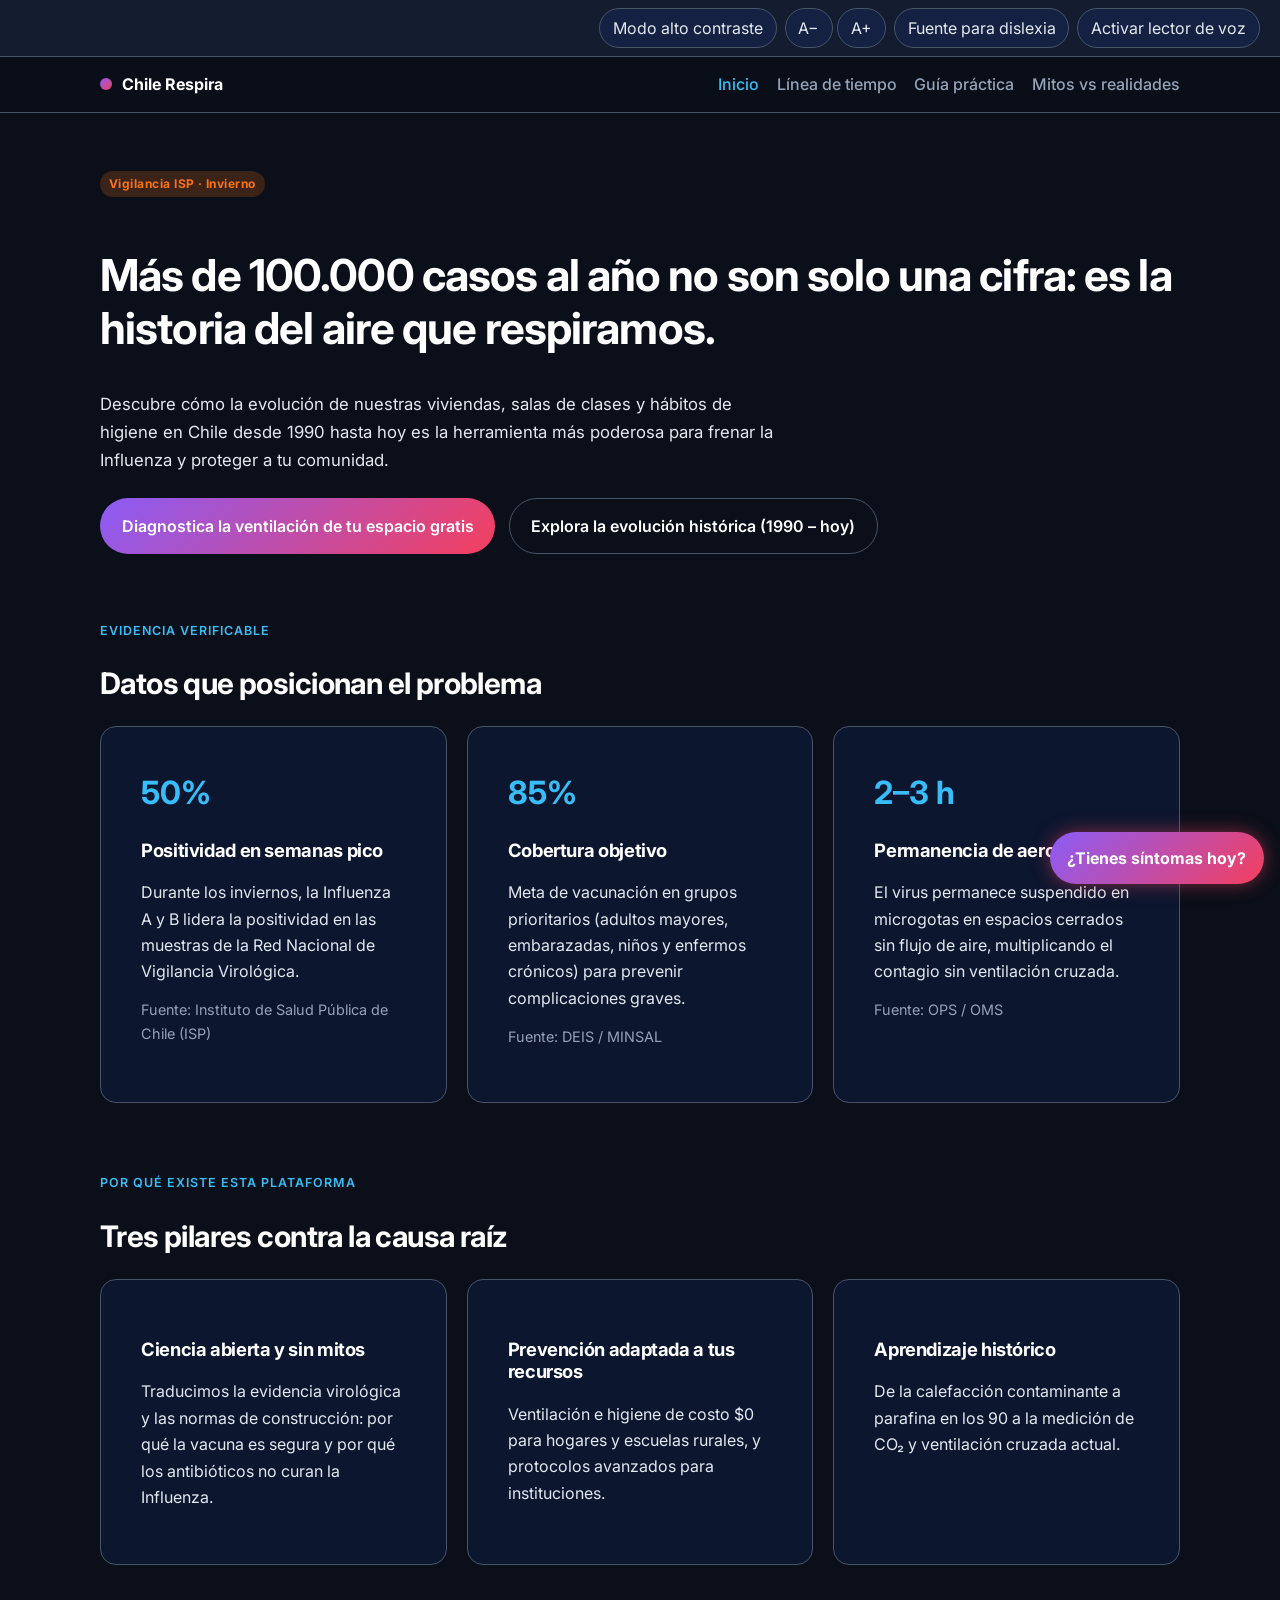
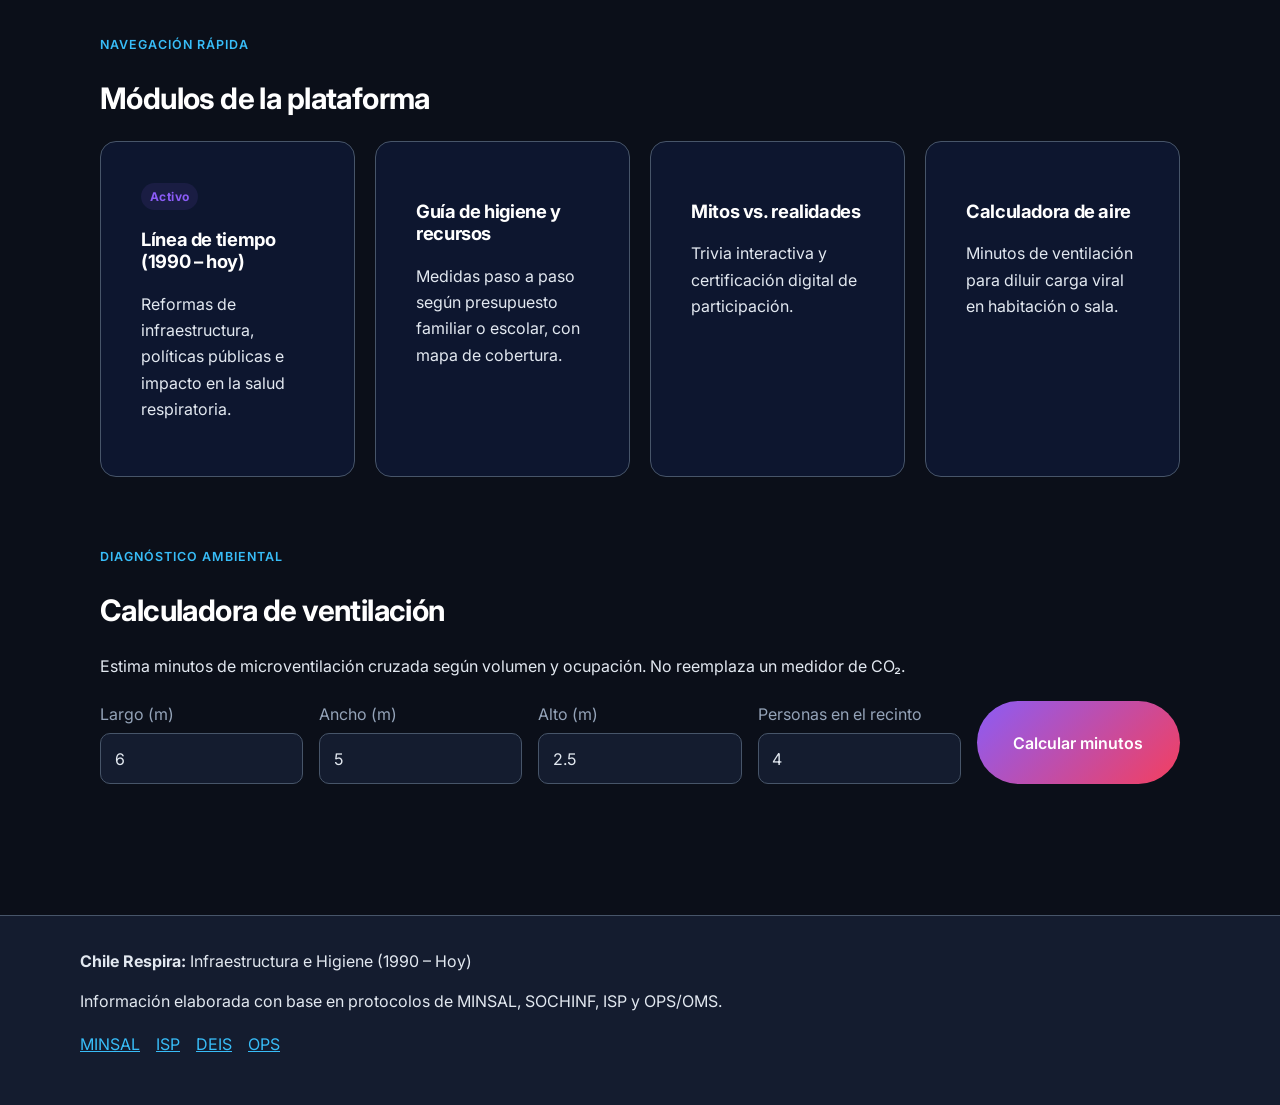
==== commit 4aec2e0c: "saved" ====
--- a/index.html
+++ b/index.html
@@ -65,14 +65,14 @@
             </header>
             <div class="card-grid">
                 <article class="card card-tech">
-                    <p class="metric">&​gt;50%</p>
+                    <p class="metric">50%</p>
                     <h3>Positividad en semanas pico</h3>
                     <p>Durante los inviernos, la Influenza A y B lidera la positividad en las muestras de la Red
                         Nacional de Vigilancia Virológica.</p>
                     <p class="source">Fuente: Instituto de Salud Pública de Chile (ISP)</p>
                 </article>
                 <article class="card card-tech">
-                    <p class="metric">&​gt;85%</p>
+                    <p class="metric">85%</p>
                     <h3>Cobertura objetivo</h3>
                     <p>Meta de vacunación en grupos prioritarios (adultos mayores, embarazadas, niños y enfermos
                         crónicos) para prevenir complicaciones graves.</p>
--- a/static/css/style.css
+++ b/static/css/style.css
@@ -897,4 +897,4 @@
 :focus-visible {
   outline: 2px solid var(--tech-cyan);
   outline-offset: 3px;
-}+}
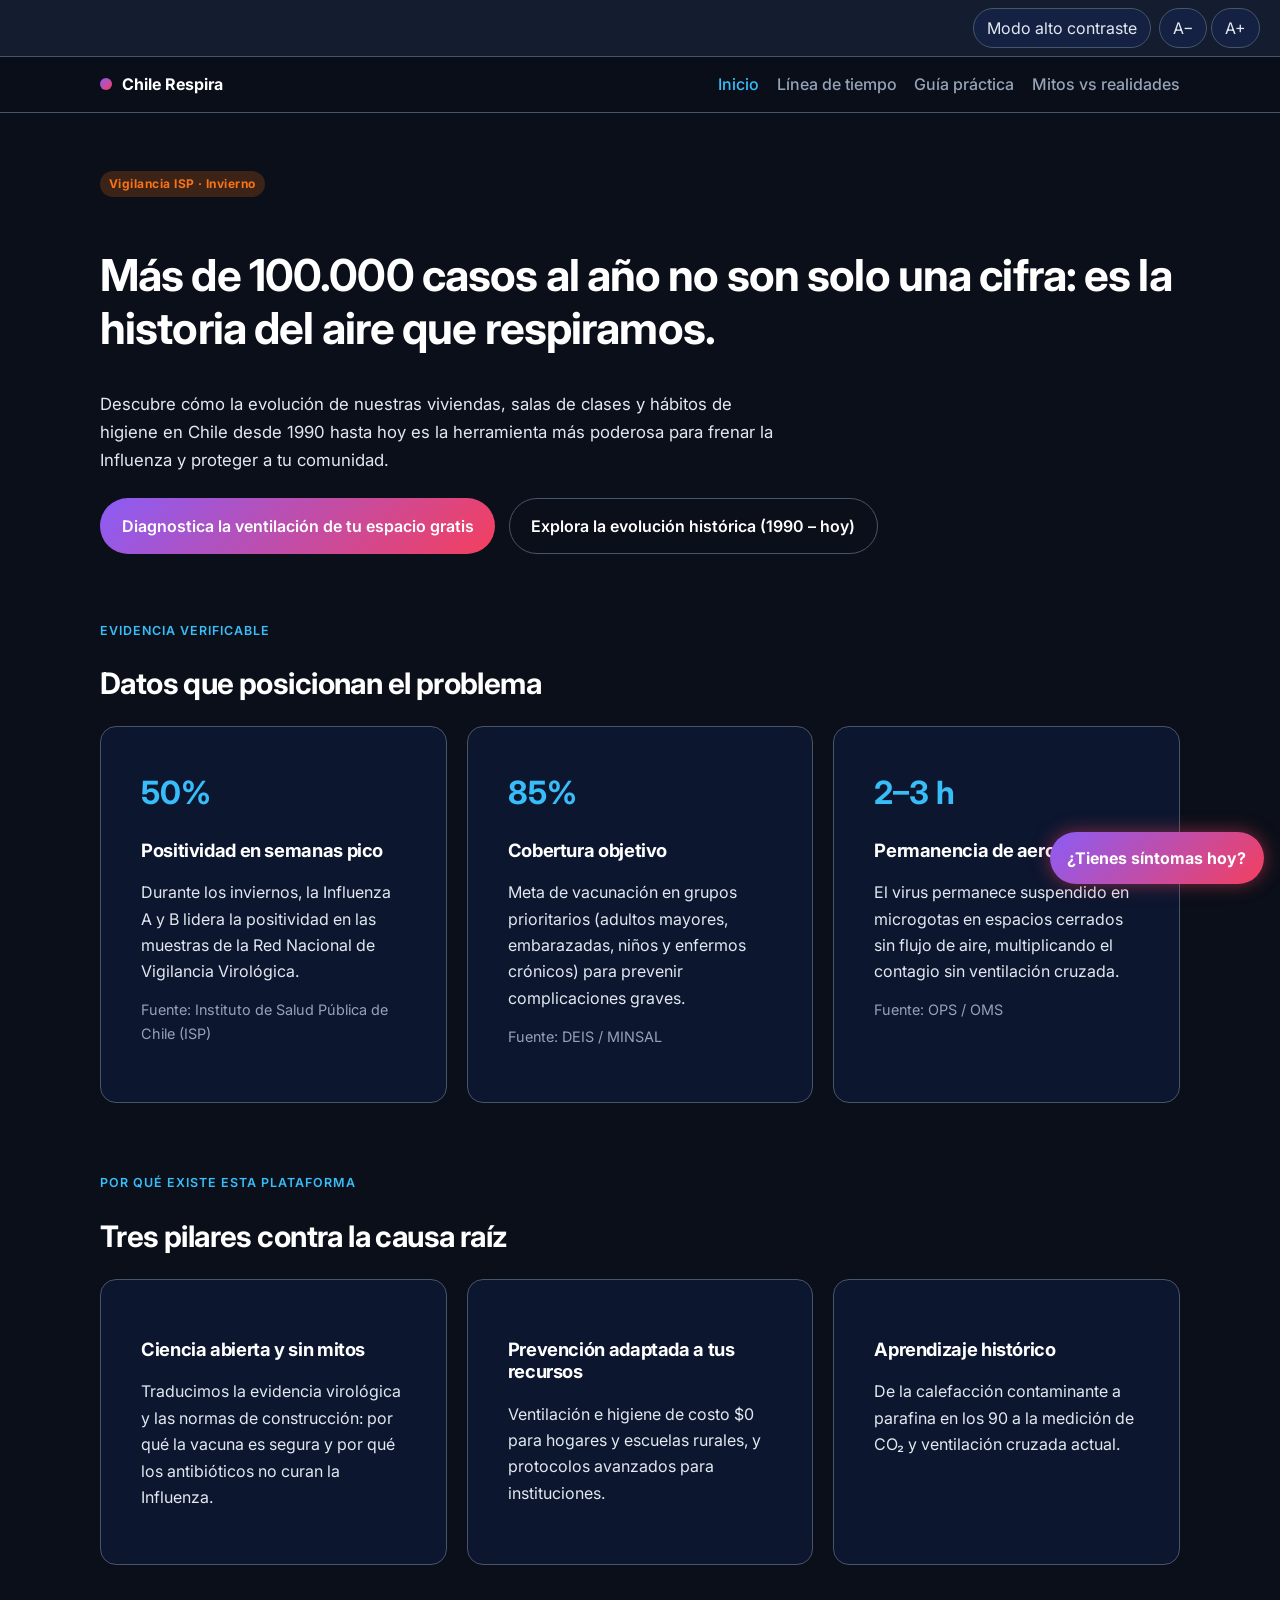
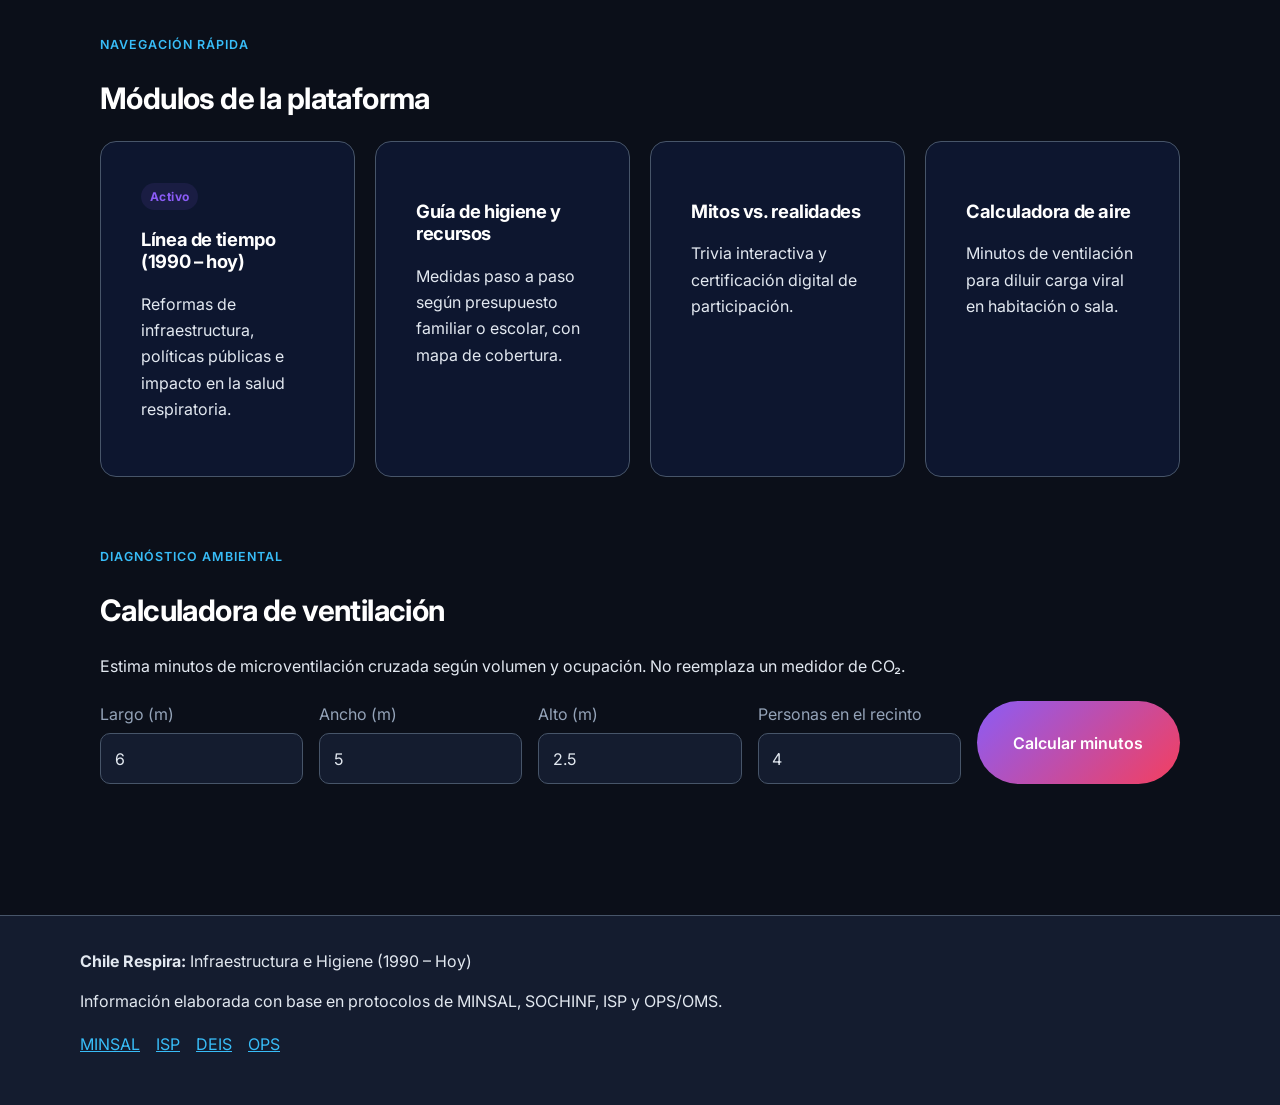
==== commit 5a67479f: "saved" ====
--- a/index.html
+++ b/index.html
@@ -25,8 +25,6 @@
             <button type="button" class="a11y-btn" data-a11y="font-down">A−</button>
             <button type="button" class="a11y-btn" data-a11y="font-up">A+</button>
         </div>
-        <button type="button" class="a11y-btn" data-a11y="dyslexia" aria-pressed="false">Fuente para dislexia</button>
-        <button type="button" class="a11y-btn" data-a11y="speech" aria-pressed="false">Activar lector de voz</button>
     </div>
 
     <header class="site-header">
--- a/static/css/style.css
+++ b/static/css/style.css
@@ -33,10 +33,15 @@
   --font: Inter, system-ui, sans-serif;
   --radius: 16px;
   --space-card: 2.5rem;
-  
-  /* 🎛️ Variables para componentes injertados */
+
+  /* 🎛️ Variables para componentes web.dev */
   --easing-cinematic: cubic-bezier(0.4, 0, 0.2, 1);
   --nyt-tooltip-bg: rgba(30, 64, 175, 0.95);
+  --webdev-sidebar-width: 240px;
+
+  /* 🎨 Variables para timeline storytelling - EQUILIBRIO MEJORADO */
+  --timeline-scroller-width: 720px;
+  --timeline-media-width: 480px;
 }
 
 *,
@@ -81,7 +86,7 @@
 /* Tratamiento anti-flashes para recursos institucionales */
 img.institutional-asset,
 svg.raw-chart {
-  filter: opacity(0.88) brightness(85%) contrast(110%);
+  filter: opacity(0.85) brightness(85%) contrast(110%);
   transition: filter 0.3s cubic-bezier(0.4, 0, 0.2, 1);
 }
 
@@ -338,9 +343,7 @@
 }
 
 .card-link:hover,
-.card-link:focus-visible,
-.timeline-card:hover,
-.timeline-item:focus .timeline-card {
+.card-link:focus-visible {
   background: var(--creative-violet-alpha);
   border-color: var(--creative-violet);
 }
@@ -401,148 +404,322 @@
   margin-bottom: 1.5rem;
 }
 
-.timeline {
+/* 🎨 ESTILOS TIMELINE STORYTELLING - Equilibrado Narrativo */
+.timeline-cinematic-container {
+  display: grid;
+  grid-template-columns: 1fr;
+  gap: 2.5rem;
+  max-width: 1400px;
+  margin: 0 auto 4rem;
+  padding: 0 1rem;
+}
+
+@media (min-width: 800px) {
+  .timeline-cinematic-container {
+    grid-template-columns: var(--timeline-scroller-width) var(--timeline-media-width);
+    justify-content: center;
+  }
+}
+
+.timeline-scroller {
+  display: flex;
+  flex-direction: column;
+  gap: 3rem;
+}
+
+.timeline-trigger {
+  padding: 1.5rem 0;
+  border-left: 3px solid var(--tech-muted);
+  padding-left: 1.5rem;
+  transition: border-color 0.3s var(--easing-cinematic);
+}
+
+.timeline-trigger.active {
+  border-left-color: var(--creative-violet);
+}
+
+.timeline-era-label {
+  font-size: 0.85rem;
+  color: var(--tech-cyan);
+  font-weight: 600;
+  text-transform: uppercase;
+  letter-spacing: 0.08em;
+  margin-bottom: 0.5rem;
+}
+
+.timeline-trigger h2 {
+  font-size: 1.25rem;
+  margin-bottom: 0.85rem;
+}
+
+.text-body-muted {
+  color: var(--text-muted);
+  line-height: 1.7;
+  font-size: 0.95rem;
+}
+
+.timeline-sticky-panel {
+  position: sticky;
+  top: 100px;
+  height: fit-content;
+  align-self: start;
+}
+
+.media-canvas {
   position: relative;
-  padding-left: 2.2rem;
-}
-
-.timeline-axis {
+  width: 100%;
+  aspect-ratio: 3/4;
+  border-radius: 12px;
+  overflow: hidden;
+  border: 1px solid var(--tech-muted);
+  background: var(--bg-surface);
+}
+
+.media-layer {
   position: absolute;
-  left: 9px;
-  top: 0;
-  bottom: 0;
-  width: 2px;
-  background: linear-gradient(to bottom, var(--tech-muted) 0%, var(--tech-cyan) 40%, var(--creative-violet) 70%, var(--creative-coral) 100%);
-}
-
-.timeline-item {
-  position: relative;
-  margin-bottom: 1.4rem;
-  outline: none;
-}
-
-.timeline-node {
-  position: absolute;
-  left: -2.05rem;
-  top: 1.8rem;
-  width: 12px;
-  height: 12px;
-  border-radius: 50%;
-  background: var(--tech-muted);
-}
-
-.timeline-item.is-past .timeline-card {
-  color: var(--text-muted);
-}
-
-.timeline-item.is-past h2 {
-  color: var(--text-title);
-}
-
-.timeline-item.is-active .timeline-node {
-  width: 18px;
-  height: 18px;
-  left: -2.25rem;
-  background: var(--creative-coral);
-  box-shadow: 0 0 0 0 var(--creative-coral-glow);
-  animation: ripple 1.8s infinite;
-}
-
-.timeline-card {
+  inset: 0;
+  opacity: 0;
+  transition: opacity 0.5s var(--easing-cinematic);
+}
+
+.media-layer.active {
+  opacity: 1;
+}
+
+.media-layer img,
+.media-layer video {
+  width: 100%;
+  height: 100%;
+  object-fit: cover;
+}
+
+/* 🎨 ESTILOS WEBDEV - Estructura Bifásica */
+.webdev-layout {
+  display: grid;
+  grid-template-columns: 1fr;
+  gap: 2rem;
+  max-width: 1120px;
+  margin: 0 auto;
+  padding: 0 1rem;
+}
+
+@media (min-width: 900px) {
+  .webdev-layout {
+    grid-template-columns: var(--webdev-sidebar-width) 1fr;
+  }
+}
+
+.timeline-sidebar {
+  position: sticky;
+  top: 100px;
+  height: fit-content;
+  max-height: calc(100vh - 120px);
+  overflow-y: auto;
+}
+
+.era-nav {
+  display: flex;
+  flex-direction: column;
+  gap: 0.5rem;
+}
+
+.era-link {
+  display: flex;
+  flex-direction: column;
+  padding: 1rem;
+  border-radius: 8px;
+  text-decoration: none;
+  color: var(--text-body);
+  background: var(--bg-surface);
+  border: 1px solid var(--tech-muted);
+  transition: all 0.3s var(--easing-cinematic);
+}
+
+.era-link:hover,
+.era-link.active {
+  background: var(--creative-violet-alpha);
+  border-color: var(--creative-violet);
+}
+
+.era-link.active {
+  border-left: 4px solid var(--creative-violet);
+}
+
+.era-year {
+  font-size: 0.85rem;
+  color: var(--tech-cyan);
+  font-weight: 600;
+  margin-bottom: 0.25rem;
+}
+
+.era-title {
+  font-size: 0.95rem;
+  font-weight: 500;
+}
+
+.content-canvas {
+  display: flex;
+  flex-direction: column;
+  gap: 3rem;
+}
+
+.era-block {
+  scroll-margin-top: 100px;
+  opacity: 1;
+  transition: opacity 0.3s var(--easing-cinematic);
+}
+
+.era-block.hidden {
+  opacity: 0;
+  pointer-events: none;
+}
+
+.content-split {
+  display: grid;
+  grid-template-columns: 1fr;
+  gap: 2rem;
+}
+
+@media (min-width: 768px) {
+  .content-split {
+    grid-template-columns: 1fr 1fr;
+  }
+}
+
+.content-main h3,
+.content-impact h3 {
+  font-size: 1.1rem;
+  color: var(--tech-cyan);
+  margin-bottom: 0.75rem;
+}
+
+.content-impact {
+  background: var(--bg-surface);
+  border: 1px solid var(--tech-muted);
+  border-left: 4px solid var(--creative-coral);
+  border-radius: 8px;
+  padding: 1.5rem;
+}
+
+/* 🎨 ESTILOS WEBDEV - Cuestionario */
+.quiz-module {
   background: var(--bg-surface);
   border: 1px solid var(--tech-muted);
   border-radius: var(--radius);
   padding: var(--space-card);
-  transition: background 0.3s ease, border-color 0.3s ease;
-}
-
-@keyframes ripple {
-  0% { box-shadow: 0 0 0 0 var(--creative-coral-glow); }
-  70% { box-shadow: 0 0 0 16px transparent; }
-  100% { box-shadow: 0 0 0 0 transparent; }
-}
-
-.table-wrap {
-  overflow-x: auto;
+  margin-top: 3rem;
+}
+
+.quiz-question {
+  margin-bottom: 1.5rem;
+}
+
+.question-text {
+  font-size: 1.1rem;
+  color: var(--text-body);
+  margin-bottom: 1rem;
+}
+
+.quiz-options {
+  display: flex;
+  flex-direction: column;
+  gap: 0.75rem;
+}
+
+.quiz-option {
+  font: inherit;
+  cursor: pointer;
+  padding: 0.85rem 1rem;
+  border: 1px solid var(--tech-muted);
+  background: var(--bg-surface-elevated);
+  color: var(--text-body);
+  border-radius: 8px;
+  text-align: left;
+  transition: all 0.3s var(--easing-cinematic);
+}
+
+.quiz-option:hover {
+  border-color: var(--tech-cyan);
+  background: var(--creative-violet-alpha);
+}
+
+.quiz-option.correct {
+  border-color: #10B981;
+  background: rgba(16, 185, 129, 0.1);
+  color: #10B981;
+}
+
+.quiz-option.incorrect {
+  border-color: var(--creative-coral);
+  background: var(--creative-orange-alpha);
+  color: var(--creative-coral);
+}
+
+.quiz-feedback {
+  margin-top: 1rem;
+  padding: 1rem;
+  border-radius: 8px;
+  font-weight: 600;
+}
+
+.quiz-feedback.success {
+  background: rgba(16, 185, 129, 0.1);
+  color: #10B981;
+}
+
+.quiz-feedback.error {
+  background: var(--creative-orange-alpha);
+  color: var(--creative-coral);
+}
+
+/* 🎨 ESTILOS MAPA NYTimes */
+.map-wrapper {
+  background: var(--bg-surface);
   border: 1px solid var(--tech-muted);
   border-radius: var(--radius);
-  background: var(--bg-surface);
-}
-
-table {
+  position: relative;
+  padding: 2rem;
+  display: flex;
+  justify-content: center;
+  margin-bottom: 3rem;
+}
+
+#chile-epidemiological-map {
   width: 100%;
-  border-collapse: collapse;
-  min-width: 640px;
-}
-
-th, td {
-  text-align: left;
-  padding: 0.9rem 1rem;
-  border-bottom: 1px solid var(--tech-muted);
-  color: var(--text-body);
-}
-
-th {
-  color: var(--tech-cyan);
-  font-weight: 600;
-}
-
-.map-layout {
-  display: grid;
-  grid-template-columns: minmax(220px, 340px) 1fr;
-  gap: 1.25rem;
-  align-items: start;
-}
-
-.map-canvas {
-  background: var(--bg-main);
-  border: 1px solid var(--tech-muted);
-  border-radius: var(--radius);
-  padding: 0.75rem;
-}
-
-.map-ocean {
-  fill: var(--bg-main);
-}
-
-.map-land {
+  max-width: 500px;
+  height: auto;
+}
+
+.map-region-vector {
   fill: var(--bg-surface);
-}
-
-.map-border {
-  fill: none;
   stroke: var(--tech-muted);
-  stroke-width: 1.2;
-}
-
-.hub {
-  cursor: pointer;
-}
-
-.hub.low { fill: var(--creative-violet); }
-.hub.mid { fill: var(--creative-coral); }
-.hub.high {
-  fill: var(--creative-orange);
-  filter: drop-shadow(0 0 8px var(--creative-coral-glow));
-}
-
-.hub-ring {
-  fill: none;
-  stroke: var(--creative-coral);
-  stroke-width: 2;
-  opacity: 0.45;
-}
-
-.map-flow {
-  fill: none;
-  stroke: var(--creative-coral);
-  stroke-width: 1.4;
-  stroke-dasharray: 6 8;
-  animation: dash 8s linear infinite;
-}
-
-@keyframes dash {
-  to { stroke-dashoffset: -80; }
+  stroke-width: 1.5px;
+  transition: all 0.2s var(--easing-cinematic);
+  cursor: crosshair;
+}
+
+.map-region-vector:hover {
+  fill: var(--bg-surface-elevated);
+  stroke: var(--creative-violet);
+  filter: drop-shadow(0 0 8px var(--creative-violet));
+}
+
+.nyt-tooltip {
+  position: absolute;
+  background: var(--nyt-tooltip-bg);
+  border: 1px solid var(--creative-violet);
+  padding: 1rem;
+  border-radius: 12px;
+  box-shadow: 0 10px 25px rgba(0,0,0,0.5);
+  pointer-events: none;
+  z-index: 2000;
+  min-width: 220px;
+  font-family: var(--font);
+  backdrop-filter: blur(10px);
+}
+
+.hidden {
+  display: none !important;
 }
 
 .map-legend {
@@ -566,85 +743,32 @@
 .dot.coral { background: var(--creative-coral); }
 .dot.orange { background: var(--creative-orange); }
 
-.geo-label {
-  fill: var(--text-muted);
-  font-size: 9px;
-  font-family: var(--font);
-}
-
 .protocol ul {
   padding-left: 1.2rem;
 }
 
-.quiz-wrap {
-  max-width: 720px;
-}
-
-.progress-track {
-  height: 6px;
+.table-wrap {
+  overflow-x: auto;
+  border: 1px solid var(--tech-muted);
+  border-radius: var(--radius);
   background: var(--bg-surface);
-  border-radius: 99px;
-  overflow: hidden;
-  margin-bottom: 0.5rem;
-}
-
-.progress-bar {
-  display: block;
-  height:  100%;
-  width: 20%;
-  background: linear-gradient(90deg, var(--creative-violet), var(--creative-coral), var(--creative-orange));
-  transition: width 0.35s ease;
-}
-
-.flip-card {
-  perspective: 1200px;
-  min-height: 340px;
-}
-
-.flip-inner {
-  position: relative;
-  transform-style: preserve-3d;
-  transition: transform 0.6s ease;
-  min-height: 340px;
-}
-
-.flip-card.is-flipped .flip-inner {
-  transform: rotateY(180deg);
-}
-
-.flip-face {
-  position: absolute;
-  inset: 0;
-  backface-visibility: hidden;
-}
-
-.flip-back {
-  transform: rotateY(180deg);
-}
-
-.quiz-actions {
-  display: flex;
-  flex-wrap: wrap;
-  gap: 0.7rem;
-  margin-top: 1.2rem;
-}
-
-.veredicto {
-  font-weight: 700;
+}
+
+table {
+  width: 100%;
+  border-collapse: collapse;
+  min-width: 640px;
+}
+
+th, td {
+  text-align: left;
+  padding: 0.9rem 1rem;
+  border-bottom: 1px solid var(--tech-muted);
+  color: var(--text-body);
+}
+
+th {
   color: var(--tech-cyan);
-}
-
-.accordion details {
-  background: var(--tech-blue-container);
-  border: 1px solid var(--tech-muted);
-  border-radius: 12px;
-  padding: 0.9rem 1.1rem;
-  margin-bottom: 0.6rem;
-}
-
-.accordion summary {
-  cursor: pointer;
-  color: var(--text-title);
   font-weight: 600;
 }
 
@@ -734,140 +858,6 @@
   padding: 0;
 }
 
-/* 🎨 ESTILOS INJERTADOS - SCROLLYTELLING CINEMÁTICO */
-.timeline-cinematic-container {
-  display: grid;
-  grid-template-columns: 1fr;
-  gap: 2rem;
-  max-width: 1120px;
-  margin: 0 auto;
-  padding: 0 1rem;
-}
-
-@media (min-width: 768px) {
-  .timeline-cinematic-container {
-    grid-template-columns: 4fr 8fr;
-  }
-}
-
-.timeline-scroller {
-  padding: 20vh 0;
-}
-
-.timeline-trigger {
-  margin-bottom: 50vh;
-  opacity: 0.3;
-  transition: opacity 0.4s var(--easing-cinematic);
-}
-
-.timeline-trigger.active-era-text {
-  opacity: 1;
-}
-
-.timeline-era-label {
-  color: var(--tech-cyan);
-  font-size: 0.85rem;
-  letter-spacing: 1px;
-  margin-bottom: 0.5rem;
-  display: block;
-}
-
-.timeline-trigger h2 {
-  font-size: 1.8rem;
-  margin: 0.5rem 0;
-  color: var(--text-title);
-}
-
-.timeline-sticky-panel {
-  display: none;
-}
-
-@media (min-width: 768px) {
-  .timeline-sticky-panel {
-    display: block;
-    position: sticky;
-    top: 15vh;
-    height: 70vh;
-    background: var(--bg-surface);
-    border: 1px solid var(--tech-muted);
-    border-radius: var(--radius);
-    overflow: hidden;
-  }
-}
-
-.media-canvas {
-  width: 100%;
-  height: 100%;
-  position: relative;
-}
-
-.media-layer {
-  position: absolute;
-  inset: 0;
-  width: 100%;
-  height: 100%;
-  opacity: 0;
-  transform: scale(0.95) translateY(10px);
-  filter: blur(8px);
-  transition: opacity 0.6s var(--easing-cinematic), transform 0.6s var(--easing-cinematic), filter 0.6s var(--easing-cinematic);
-}
-
-.media-layer.active {
-  opacity: 1;
-  transform: scale(1) translateY(0);
-  filter: blur(0px);
-}
-
-.media-layer img,
-.media-layer video {
-  width: 100%;
-  height: 100%;
-  object-fit: cover;
-}
-
-/* 🎨 ESTILOS INJERTADOS - MAPA INTERACTIVO NYTIMES */
-.map-wrapper {
-  background: var(--bg-surface);
-  border: 1px solid var(--tech-muted);
-  border-radius: var(--radius);
-  position: relative;
-  padding: 2rem;
-  display: flex;
-  justify-content: center;
-  margin-bottom: 3rem;
-}
-
-#chile-epidemiological-map {
-  width: 100%;
-  max-width: 500px;
-  height: auto;
-}
-
-.map-region-vector {
-  fill: var(--bg-surface);
-  stroke: var(--tech-muted);
-  stroke-width: 1.5px;
-  transition: all 0.2s var(--easing-cinematic);
-  cursor: crosshair;
-}
-
-.nyt-tooltip {
-  position: absolute;
-  background: var(--nyt-tooltip-bg);
-  border: 1px solid var(--creative-violet);
-  padding: 1rem;
-  border-radius: 6px;
-  box-shadow: 0 10px 25px rgba(0,0,0,0.5);
-  pointer-events: none;
-  z-index: 2000;
-  min-width: 220px;
-  font-family: var(--font);
-}
-
-.hidden {
-  display: none !important;
-}
-
 @media (max-width: 800px) {
   .nav-toggle { display: inline-flex; }
   .site-nav {
@@ -882,9 +872,15 @@
     border-radius: 12px;
   }
   .site-nav.is-open { display: flex; }
-  .map-layout { grid-template-columns: 1fr; }
+  .webdev-layout { grid-template-columns: 1fr; }
+  .timeline-sidebar { display: none; }
+  .content-split { grid-template-columns: 1fr; }
   .timeline-cinematic-container { grid-template-columns: 1fr; }
-  .timeline-sticky-panel { display: none; }
+
+  /* Mejora de aspect ratio en móvil para mejor uso del espacio vertical */
+  .media-canvas {
+    aspect-ratio: 4/5;
+  }
 }
 
 @media (prefers-reduced-motion: reduce) {
@@ -898,3 +894,644 @@
   outline: 2px solid var(--tech-cyan);
   outline-offset: 3px;
 }
+
+/* ==========================================
+   ESTILOS PARA QUIZ FLIP CARD
+   ========================================== */
+.quiz-wrap {
+  max-width: 600px;
+  margin: 0 auto;
+  position: relative;
+}
+
+.progress-track {
+  height: 4px;
+  background: var(--bg-surface);
+  border-radius: 2px;
+  margin-bottom: 0.5rem;
+  overflow: hidden;
+}
+
+.progress-bar {
+  height: 100%;
+  background: linear-gradient(90deg, var(--creative-violet), var(--creative-coral));
+  transition: width 0.3s ease;
+  width: 20%;
+}
+
+.progress-label {
+  color: var(--text-muted);
+  font-size: 0.85rem;
+  margin-bottom: 1.5rem;
+}
+
+.flip-card {
+  perspective: 1000px;
+  min-height: 320px;
+}
+
+.flip-inner {
+  position: relative;
+  width: 100%;
+  height: 100%;
+  transition: transform 0.6s cubic-bezier(0.4, 0, 0.2, 1);
+  transform-style: preserve-3d;
+}
+
+.flip-card.is-flipped .flip-inner {
+  transform: rotateY(180deg);
+}
+
+.flip-face {
+  position: absolute;
+  width: 100%;
+  height: 100%;
+  backface-visibility: hidden;
+  display: flex;
+  flex-direction: column;
+  justify-content: center;
+}
+
+.flip-back {
+  transform: rotateY(180deg);
+}
+
+.veredicto {
+  font-size: 1.25rem;
+  font-weight: 700;
+  margin-bottom: 1rem;
+  color: var(--tech-cyan);
+}
+
+.quiz-actions {
+  display: flex;
+  gap: 0.75rem;
+  margin-top: 1.5rem;
+  flex-wrap: wrap;
+}
+
+/* ==========================================
+   ESTILOS PARA ACCORDION
+   ========================================== */
+.accordion {
+  display: flex;
+  flex-direction: column;
+  gap: 0.75rem;
+}
+
+.accordion details {
+  background: var(--bg-surface);
+  border: 1px solid var(--tech-muted);
+  border-radius: 8px;
+  padding: 1rem;
+  transition: border-color 0.3s ease;
+}
+
+.accordion details:hover {
+  border-color: var(--tech-cyan);
+}
+
+.accordion summary {
+  cursor: pointer;
+  font-weight: 600;
+  color: var(--text-title);
+  list-style: none;
+  position: relative;
+  padding-right: 1.5rem;
+}
+
+.accordion summary::after {
+  content: '+';
+  position: absolute;
+  right: 0;
+  font-size: 1.25rem;
+  color: var(--tech-cyan);
+  transition: transform 0.3s ease;
+}
+
+.accordion details[open] summary::after {
+  transform: rotate(45deg);
+}
+
+.accordion details p {
+  margin-top: 0.75rem;
+  color: var(--text-body);
+}
+
+/* ==========================================
+   ESTILOS PARA BENTO GRID
+   ========================================== */
+.bento-grid {
+  display: grid;
+  grid-template-columns: repeat(4, 1fr);
+  grid-template-rows: auto auto;
+  gap: 1rem;
+  max-width: 1200px;
+  margin: 0 auto;
+}
+
+.bento-card {
+  background: var(--bg-surface);
+  border: 1px solid var(--tech-muted);
+  border-radius: var(--radius);
+  padding: 1.5rem;
+  overflow: hidden;
+  position: relative;
+}
+
+.bento-small {
+  grid-column: span 1;
+}
+
+.bento-media {
+  position: relative;
+  overflow: hidden;
+}
+
+.bento-col1-row1 {
+  grid-column: 1;
+  grid-row: 1;
+}
+
+.bento-col1-row2 {
+  grid-column: 1;
+  grid-row: 2;
+}
+
+.bento-col2-full {
+  grid-column: 2;
+  grid-row: 1 / span 2;
+}
+
+.bento-col3-row1 {
+  grid-column: 3;
+  grid-row: 1;
+}
+
+.bento-col3-row2 {
+  grid-column: 3;
+  grid-row: 2;
+}
+
+.bento-col4-full {
+  grid-column: 4;
+  grid-row: 1 / span 2;
+}
+
+.bento-hero {
+  border-color: var(--creative-violet);
+}
+
+.img-fija {
+  width: 100%;
+  height: 100%;
+  object-fit: cover;
+  position: absolute;
+  inset: 0;
+  transition: opacity 0.5s ease;
+}
+
+.img-metamorfosis {
+  width: 100%;
+  height: 100%;
+  object-fit: cover;
+  position: absolute;
+  inset: 0;
+  transition: opacity 0.5s ease;
+}
+
+.hero-overlay-content {
+  position: absolute;
+  bottom: 0;
+  left: 0;
+  right: 0;
+  background: linear-gradient(transparent, rgba(11, 15, 25, 0.9));
+  padding: 1.5rem;
+  z-index: 2;
+}
+
+/* ==========================================
+   ESTILOS ADICIONALES PARA VIDEOS
+   ========================================== */
+.video-metamorfosis {
+  position: absolute;
+  inset: 0;
+  width: 100%;
+  height: 100%;
+  object-fit: contain;
+  opacity: 0;
+  transition: opacity 0.5s ease;
+  z-index: 1;
+}
+
+.media-layer.is-metamorphosed .video-metamorfosis {
+  opacity: 1;
+}
+
+.media-layer.is-metamorphosed .img-fixa,
+.media-layer.is-metamorphosed .img-metamorfosis {
+  opacity: 0;
+}
+
+/* ==========================================
+   MEDIA QUERIES PARA BENTO GRID
+   ========================================== */
+@media (max-width: 900px) {
+  .bento-grid {
+    grid-template-columns: repeat(2, 1fr);
+  }
+  
+  .bento-col1-row1,
+  .bento-col1-row2,
+  .bento-col3-row1,
+  .bento-col3-row2 {
+    grid-column: span 1;
+  }
+  
+  .bento-col2-full,
+  .bento-col4-full {
+    grid-column: span 2;
+  }
+}
+
+@media (max-width: 600px) {
+  .bento-grid {
+    grid-template-columns: 1fr;
+  }
+  
+  .bento-card {
+    grid-column: span 1 !important;
+    grid-row: auto !important;
+  }
+}
+
+/* ==========================================
+   ESTILOS REPETIDOS ELIMINADOS
+   ========================================== */
+html.dyslexia { --font: Lexend, Inter, sans-serif; }
+html.contrast { --bg-main: #000000; --bg-surface: #0a0a0a; --text-body: #FFFFFF; --text-muted: #E2E8F0; }
+html[data-font="1"] { font-size: 106%; }
+html[data-font="2"] { font-size: 114%; }
+html[data-font="3"] { font-size: 124%; }
+
+body { margin: 0; font-family: var(--font); background: var(--bg-main); color: var(--text-body); line-height: 1.65; min-height: 100vh; }
+
+.skip-link { position: absolute; left: 1rem; top: -3rem; background: var(--bg-surface-elevated); color: var(--text-title); padding: 0.5rem 1rem; z-index: 80; }
+.skip-link:focus { top: 0.5rem; }
+
+.a11y-bar { display: flex; flex-wrap: wrap; gap: 0.5rem; justify-content: flex-end; padding: 0.5rem 1.25rem; background: var(--bg-surface); border-bottom: 1px solid var(--tech-muted); }
+.a11y-btn, .nav-toggle { font: inherit; cursor: pointer; border: 1px solid var(--tech-muted); background: var(--tech-blue-container); color: var(--text-body); border-radius: 999px; padding: 0.35rem 0.8rem; }
+.a11y-btn:hover { border-color: var(--tech-cyan); box-shadow: 0 0 10px var(--tech-cyan-glow); }
+
+.site-header { position: sticky; top: 0; z-index: 40; background: rgba(11, 15, 25, 0.92); backdrop-filter: blur(12px); border-bottom: 1px solid var(--tech-muted); }
+.header-inner { max-width: 1120px; margin: 0 auto; padding: 0.9rem 1.25rem; display: flex; align-items: center; justify-content: space-between; gap: 1rem; }
+.brand { display: flex; align-items: center; gap: 0.6rem; text-decoration: none; color: var(--text-title); font-weight: 700; }
+.brand-mark { width: 12px; height: 12px; border-radius: 50%; background: linear-gradient(135deg, var(--creative-violet), var(--creative-coral)); }
+.site-nav { display: flex; gap: 1.1rem; }
+.site-nav a { color: var(--text-muted); text-decoration: none; font-weight: 500; }
+.site-nav a[aria-current="page"], .site-nav a:hover { color: var(--tech-cyan); }
+.nav-toggle { display: none; }
+
+main { max-width: 1120px; margin: 0 auto; padding: 0 1.25rem 5rem; }
+.hero-compact { padding-top: 2.2rem; }
+.eyebrow { color: var(--tech-cyan); font-weight: 600; text-transform: uppercase; letter-spacing: 0.08em; font-size: 0.78rem; margin-bottom: 0.6rem; }
+.lead { max-width: 62ch; color: var(--text-body); font-size: 1.05rem; }
+
+.btn-hero, .btn-secondary, .btn-submit { display: inline-flex; align-items: center; justify-content: center; text-decoration: none; font: inherit; font-weight: 600; border: 0; border-radius: 999px; padding: 0.85rem 1.35rem; min-height: 44px; cursor: pointer; }
+.btn-hero { color: var(--text-title); background: linear-gradient(135deg, var(--creative-violet), var(--creative-coral)); transition: all 0.4s cubic-bezier(0.4, 0, 0.2, 1); }
+.btn-hero:hover { background: linear-gradient(135deg, var(--creative-coral), var(--creative-orange)); box-shadow: 0 0 25px var(--creative-coral-glow); transform: translateY(-2px); }
+.btn-secondary { color: var(--text-title); background: transparent; border: 1px solid var(--tech-muted); }
+.btn-submit { color: var(--text-title); background: var(--creative-orange); transition: background 0.3s ease, transform 0.3s ease; }
+.btn-submit:hover { background: var(--creative-coral); transform: translateY(-1px); }
+
+.status-badge { display: inline-block; font-size: 0.75rem; font-weight: 700; letter-spacing: 0.04em; padding: 0.2rem 0.55rem; border-radius: 999px; width: fit-content; background: var(--creative-violet-alpha); color: var(--creative-violet); }
+.card { background: var(--tech-blue-container); border: 1px solid var(--tech-muted); border-radius: var(--radius); padding: var(--space-card); }
+.card-tech { background: var(--tech-blue-container); border: 1px solid var(--tech-muted); border-radius: var(--radius); padding: var(--space-card); }
+.source { color: var(--text-muted); font-size: 0.9rem; }
+
+.panel-form { display: grid; grid-template-columns: repeat(auto-fit, minmax(180px, 1fr)); gap: 1rem; margin-bottom: 1rem; }
+.field-full { grid-column: 1 / -1; }
+.field label { display: block; margin-bottom: 0.35rem; color: var(--text-muted); }
+.input-field { width: 100%; font: inherit; color: var(--text-body); background: var(--bg-surface); border: 1px solid var(--tech-muted); border-radius: 10px; padding: 0.7rem 0.85rem; }
+.input-field:focus { border-color: var(--tech-cyan); box-shadow: 0 0 10px var(--tech-cyan-glow); background-color: var(--bg-surface-elevated); outline: none; transition: all 0.3s ease; }
+
+.quiz-wrap { max-width: 720px; }
+.progress-track { height: 6px; background: var(--bg-surface); border-radius: 99px; overflow: hidden; margin-bottom: 0.5rem; }
+.progress-bar { display: block; height: 100%; width: 20%; background: linear-gradient(90deg, var(--creative-violet), var(--creative-coral), var(--creative-orange)); transition: width 0.35s ease; }
+
+.flip-card { perspective: 1200px; min-height: 340px; }
+.flip-inner { position: relative; transform-style: preserve-3d; transition: transform 0.6s ease; min-height: 340px; }
+.flip-card.is-flipped .flip-inner { transform: rotateY(180deg); }
+.flip-face { position: absolute; inset: 0; backface-visibility: hidden; }
+.flip-back { transform: rotateY(180deg); }
+.quiz-actions { display: flex; flex-wrap: wrap; gap: 0.7rem; margin-top: 1.2rem; }
+.veredicto { font-weight: 700; color: var(--tech-cyan); }
+
+.accordion details { background: var(--tech-blue-container); border: 1px solid var(--tech-muted); border-radius: 12px; padding: 0.9rem 1.1rem; margin-bottom: 0.6rem; }
+.accordion summary { cursor: pointer; color: var(--text-title); font-weight: 600; }
+.form-msg { grid-column: 1 / -1; color: var(--tech-cyan); }
+
+.fab-triaje { position: fixed; right: 1rem; bottom: 1rem; z-index: 45; border: 0; border-radius: 999px; padding: 0.8rem 1.1rem; font: inherit; font-weight: 700; color: var(--text-title); background: linear-gradient(135deg, var(--creative-violet), var(--creative-coral)); cursor: pointer; box-shadow: 0 0 18px var(--creative-coral-glow); }
+.modal[hidden] { display: none; }
+.modal { position: fixed; inset: 0; z-index: 60; }
+.modal-backdrop { position: absolute; inset: 0; background: rgba(0, 0, 0, 0.6); }
+.modal-panel { position: relative; z-index: 1; max-width: 520px; margin: 8vh auto; background: var(--bg-surface-elevated); border: 1px solid var(--tech-muted); border-radius: var(--radius); padding: var(--space-card); }
+.modal-close { position: absolute; top: 0.6rem; right: 0.8rem; background: transparent; border: 0; color: var(--text-title); font-size: 1.6rem; cursor: pointer; }
+.triaje-options { border: 0; padding: 0; display: grid; gap: 0.7rem; margin: 1rem 0; }
+
+.site-footer { border-top: 1px solid var(--tech-muted); background: var(--bg-surface); padding: 2rem 1.25rem; }
+.footer-inner { max-width: 1120px; margin: 0 auto; }
+.footer-links { display: flex; flex-wrap: wrap; gap: 1rem; list-style: none; padding: 0; }
+
+@media (max-width: 800px) {
+  .nav-toggle { display: inline-flex; }
+  .site-nav { display: none; position: absolute; right: 1.25rem; top: 4.2rem; flex-direction: column; background: var(--bg-surface-elevated); border: 1px solid var(--tech-muted); padding: 1rem; border-radius: 12px; }
+  .site-nav.is-open { display: flex; }
+}
+@media (prefers-reduced-motion: reduce) { *, *::before, *::after { animation: none !important; transition: none !important; } }
+:focus-visible { outline: 2px solid var(--tech-cyan); outline-offset: 3px; }
+
+/* ==========================================
+   INJERTO: Transformación Metamórfica
+   ========================================== */
+.media-layer .img-metamorfosis {
+  transition: opacity 1.5s var(--easing-cinematic);
+  opacity: 1;
+}
+
+.media-layer .video-metamorfosis {
+  position: absolute;
+  inset: 0;
+  width: 100%;
+  height: 100%;
+  
+  /* Efecto Letterbox: Escala inteligente sin deformar */
+  object-fit: contain; 
+  background-color: #000; /* Franjas negras arriba y abajo */
+  
+  opacity: 0;
+  transition: opacity 1.5s var(--easing-cinematic);
+  z-index: 2;
+  pointer-events: none; /* Evita que bloquee clics antes de aparecer */
+}
+
+/* Estado metamorfoseado (activado por JS tras 2 minutos) */
+.media-layer.is-metamorphosed .img-metamorfosis {
+  opacity: 0;
+}
+
+.media-layer.is-metamorphosed .video-metamorfosis {
+  opacity: 1;
+  pointer-events: auto; /* Reactiva interacción con el video */
+}
+
+/* ==========================================
+   🍱 BENTO GRID - GUÍA PRÁCTICA (Módulo A)
+   ========================================== */
+.bento-grid {
+  display: grid;
+  /* Cuadrícula invisible de 3 columnas y 2 filas */
+  grid-template-columns: repeat(3, 1fr);
+  grid-template-rows: repeat(2, minmax(200px, 1fr));
+  gap: 20px; /* Márgenes de Respiración Absolutos */
+  margin-top: 1.5rem;
+}
+
+.bento-card {
+  background: var(--tech-blue-container);
+  border: 1px solid var(--tech-muted);
+  border-radius: 24px; /* Bordes Ultra Suavizados (Premium) */
+  padding: 2rem;
+  display: flex;
+  flex-direction: column;
+  justify-content: center;
+  position: relative;
+  overflow: hidden; /* Vital: corta el video para que respete las esquinas redondeadas */
+  transition: border-color 0.3s ease, transform 0.3s ease, box-shadow 0.3s ease;
+}
+
+.bento-card:hover {
+  border-color: var(--tech-cyan);
+  background: var(--bg-surface-elevated);
+}
+
+/* Tipografía Estructural Asimétrica */
+.bento-card h3 {
+  font-size: 1.25rem;
+  font-weight: 700;
+  color: var(--text-title);
+  margin: 0 0 0.5rem 0;
+  line-height: 1.25;
+}
+
+.bento-card p {
+  font-size: 0.95rem;
+  color: var(--text-muted);
+  margin: 0;
+  line-height: 1.5;
+}
+
+/* 🗺️ Mapa de Posicionamiento Desktop */
+.bento-1 { grid-column: 1; grid-row: 1; }
+.bento-2 { grid-column: 1; grid-row: 2; }
+
+/* 🎬 Módulo Héroe Central */
+.bento-3 { 
+  grid-column: 2; 
+  grid-row: 1 / span 2; /* Ocupa las 2 filas de alto */
+  padding: 0; /* Sin padding para que la imagen toque los bordes */
+  background: #000; /* Negro profundo para fundirse con las franjas Letterbox */
+  min-height: 480px; 
+}
+
+.bento-4 { grid-column: 3; grid-row: 1; }
+.bento-5 { grid-column: 3; grid-row: 2; }
+
+/* Ajustes Visuales del Héroe Multimedia */
+.bento-hero .img-metamorfosis,
+.bento-hero .video-metamorfosis {
+  position: absolute;
+  inset: 0;
+  width: 100%;
+  height: 100%;
+  border-radius: 24px;
+}
+
+.bento-hero .img-metamorfosis {
+  object-fit: cover;
+}
+
+.bento-hero .video-metamorfosis {
+  object-fit: contain; /* 🎞️ Genera automáticamente las franjas negras arriba y abajo */
+  background-color: #000;
+}
+
+/* Degrade oscuro para que el texto central sea legible siempre */
+/* Degrade oscuro para que el texto central sea legible siempre */
+.hero-overlay-content {
+  position: absolute;
+  bottom: 0;
+  left: 0;
+  width: 100%;
+  height: 100%; /* 1. Cambia a 100% para que ocupe todo el alto del contenedor padre */
+  
+  /* 2. Añade Flexbox para centrar verticalmente */
+  display: flex;
+  flex-direction: column;     /* Alinea los elementos (h3 y p) uno abajo del otro */
+  justify-content: center;    /* Centra el contenido verticalmente */
+  
+  padding: 1.5rem; /* 3. Iguala el padding superior e inferior para un centrado perfecto */
+  background: linear-gradient(to top, rgba(0,0,0,0.95) 0%, rgba(0,0,0,0) 100%);
+  z-index: 10;
+  pointer-events: none;
+}
+
+.hero-overlay-content h3,
+.hero-overlay-content p {
+  color: #ffffff;
+}
+
+
+/* ==========================================
+   🍱 BENTO GRID - GUÍA PRÁCTICA (Módulo A)
+   ========================================== */
+.bento-grid {
+  display: grid;
+  /* Cuadrícula precisa de 4 columnas y 2 filas invisibles */
+  grid-template-columns: repeat(4, 1fr);
+  grid-template-rows: repeat(2, minmax(200px, 1fr));
+  gap: 20px; /* Márgenes de Respiración Absolutos */
+  margin-top: 1.5rem;
+}
+
+.bento-card {
+  background: var(--tech-blue-container);
+  border: 1px solid var(--tech-muted);
+  border-radius: 24px; /* Bordes Ultra Suavizados Premium */
+  padding: 2rem;
+  display: flex;
+  flex-direction: column;
+  justify-content: center;
+  position: relative;
+  overflow: hidden; 
+  transition: border-color 0.3s ease, transform 0.3s ease, box-shadow 0.3s ease;
+}
+
+.bento-card:hover {
+  border-color: var(--tech-cyan);
+  background: var(--bg-surface-elevated);
+}
+
+/* Tipografía de las Tarjetas */
+.bento-card h3 {
+  font-size: 1.25rem;
+  font-weight: 700;
+  color: var(--text-title);
+  margin: 0 0 0.5rem 0;
+  line-height: 1.25;
+}
+
+.bento-card p {
+  font-size: 0.95rem;
+  color: var(--text-muted);
+  margin: 0;
+  line-height: 1.5;
+}
+
+/* 🗺️ Mapa de Distribución Estructural (Escritorio) */
+.bento-col1-row1 { grid-column: 1; grid-row: 1; }
+.bento-col1-row2 { grid-column: 1; grid-row: 2; }
+
+/* Tarjetas Verticales Largas (Imagen pura y Video) */
+.bento-media {
+  padding: 0; /* Sin padding para que la imagen/video toque los bordes */
+  background: #000; /* Lienzo profundo para el Letterbox del video */
+  min-height: 480px; 
+}
+
+.bento-col2-full { 
+  grid-column: 2; 
+  grid-row: 1 / span 2; 
+}
+
+.bento-col3-row1 { grid-column: 3; grid-row: 1; }
+.bento-col3-row2 { grid-column: 3; grid-row: 2; }
+
+.bento-col4-full { 
+  grid-column: 4; 
+  grid-row: 1 / span 2; 
+}
+
+/* Ajustes Visuales de los Recursos Multimedia */
+.bento-media .img-fija,
+.bento-media .img-metamorfosis,
+.bento-media .video-metamorfosis {
+  position: absolute;
+  inset: 0;
+  width: 100%;
+  height: 100%;
+  border-radius: 24px;
+}
+
+.bento-media .img-fija,
+.bento-media .img-metamorfosis {
+  object-fit: cover;
+}
+
+.bento-media .video-metamorfosis {
+  object-fit: contain; /* 🎞️ Genera las franjas negras tipo cine (Letterbox) */
+  background-color: #000;
+}
+
+/* Degrade oscuro para que el texto de la tarjeta interactiva resalte */
+.hero-overlay-content {
+  position: absolute;
+  bottom: 0;
+  left: 0;
+  width: 100%;
+  padding: 2.5rem 1.5rem 1.5rem;
+  background: linear-gradient(to top, rgba(0,0,0,0.95) 0%, rgba(0,0,0,0) 100%);
+  z-index: 10;
+  pointer-events: none;
+}
+
+.hero-overlay-content h3,
+.hero-overlay-content p {
+  color: #ffffff;
+}
+
+/* ==========================================
+   📱 RESPONSIVE: Adaptación Dinámica
+   ========================================== */
+
+/* Tablet Horizontal / Pantallas Medias (Transforma a 2 Columnas Intercaladas) */
+@media (max-width: 1100px) {
+  .bento-grid {
+    grid-template-columns: repeat(2, 1fr);
+  }
+  
+  /* Bloque Superior: Info a la izquierda, Imagen Fija a la derecha */
+  .bento-col1-row1 { grid-column: 1; grid-row: 1; }
+  .bento-col1-row2 { grid-column: 1; grid-row: 2; }
+  .bento-col2-full { grid-column: 2; grid-row: 1 / span 2; min-height: 400px; }
+  
+  /* Bloque Inferior: Info a la izquierda, Video a la derecha */
+  .bento-col3-row1 { grid-column: 1; grid-row: 3; }
+  .bento-col3-row2 { grid-column: 1; grid-row: 4; }
+  .bento-col4-full { grid-column: 2; grid-row: 3 / span 2; min-height: 400px; }
+}
+
+/* Teléfonos (1 Columna Apilada) */
+@media (max-width: 650px) {
+  .bento-grid {
+    grid-template-columns: 1fr;
+  }
+  
+  /* Todo toma la columna 1, el orden baja secuencialmente */
+  .bento-col2-full { grid-column: 1; grid-row: 1; min-height: 350px; }
+  .bento-col1-row1 { grid-column: 1; grid-row: 2; }
+  .bento-col1-row2 { grid-column: 1; grid-row: 3; }
+  .bento-col4-full { grid-column: 1; grid-row: 4; min-height: 350px; }
+  .bento-col3-row1 { grid-column: 1; grid-row: 5; }
+  .bento-col3-row2 { grid-column: 1; grid-row: 6; }
+}
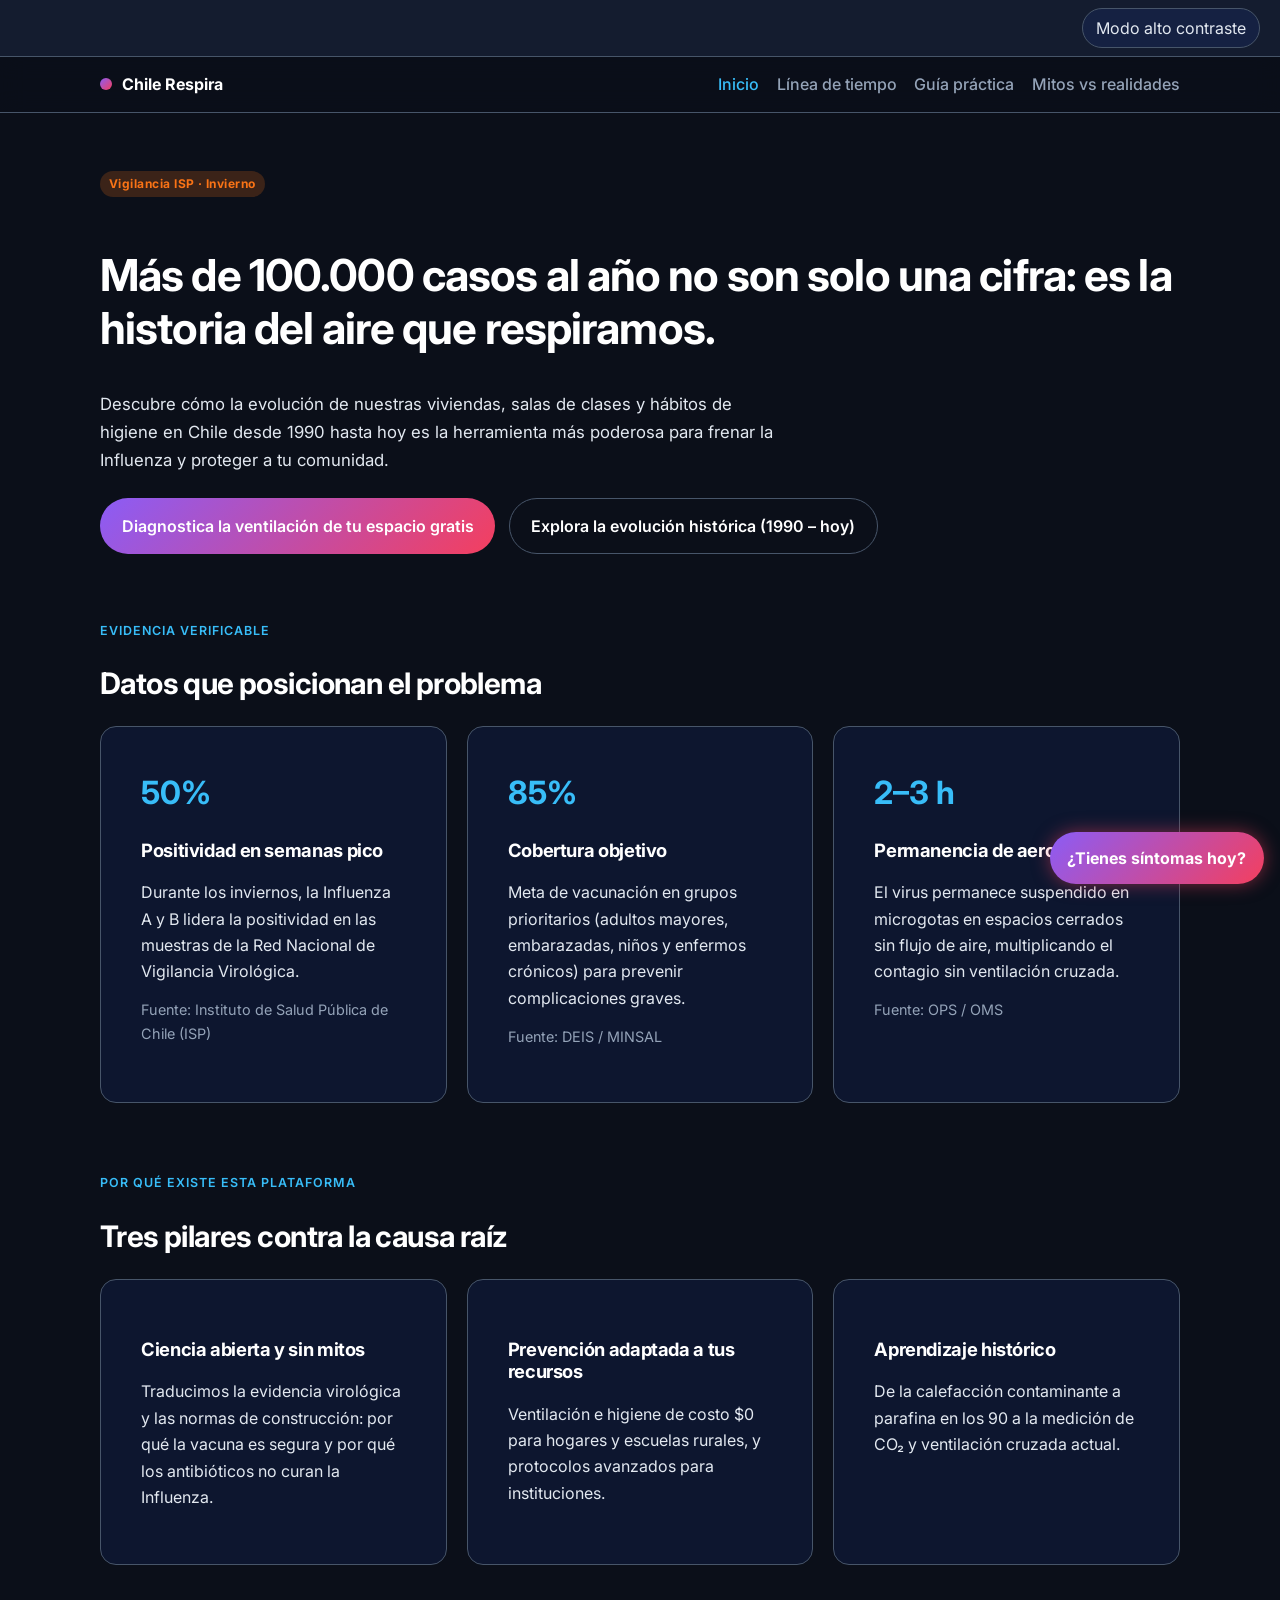
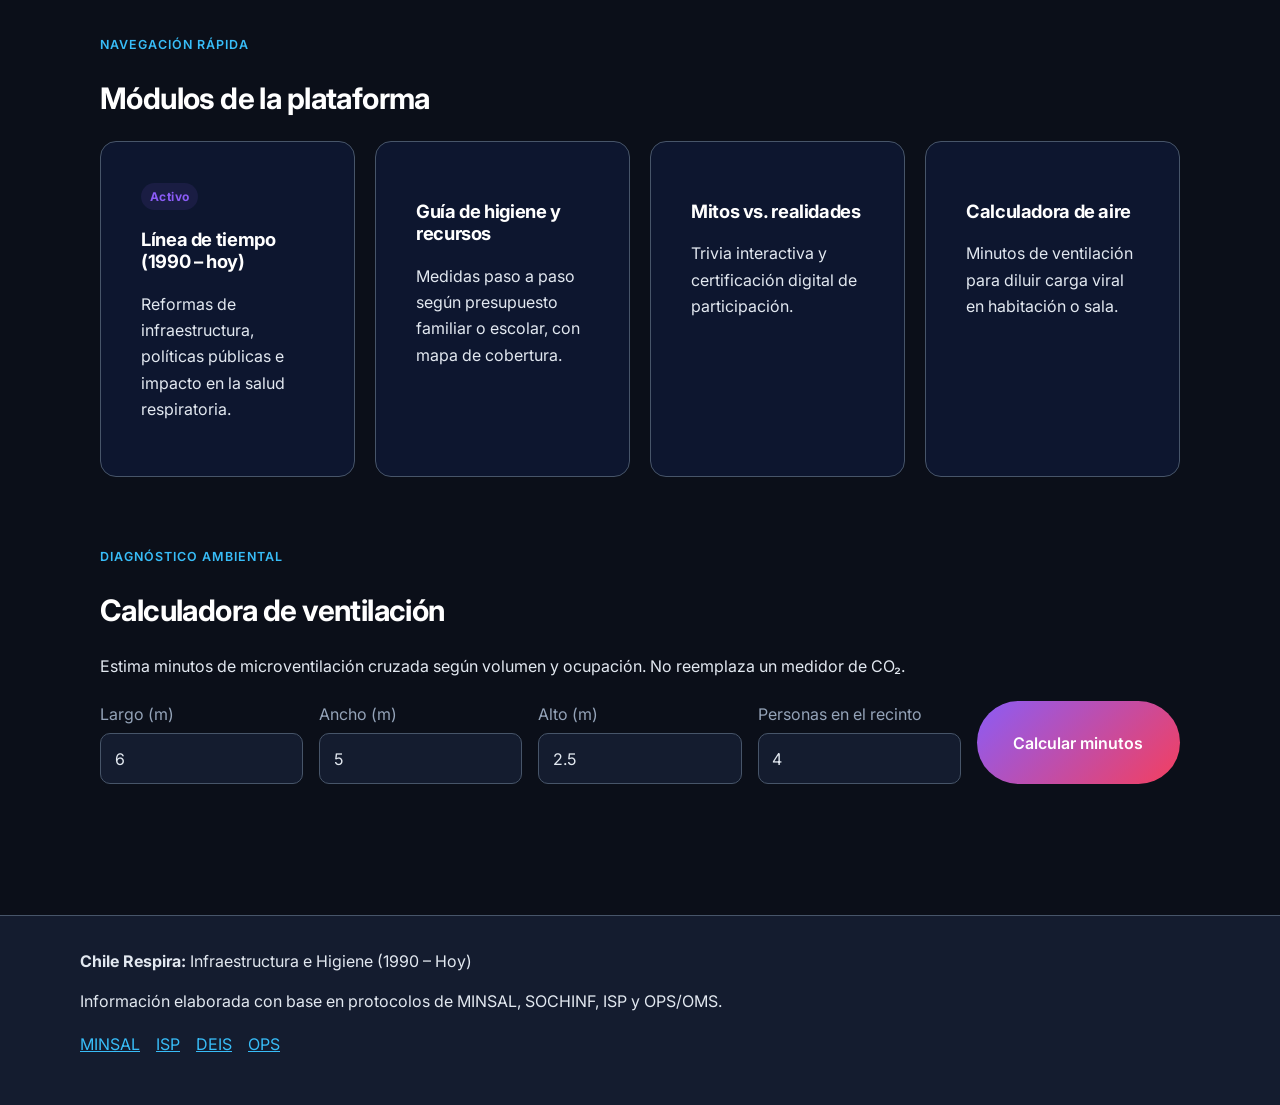
==== commit d02cdc0a: "saved" ====
--- a/index.html
+++ b/index.html
@@ -21,10 +21,6 @@
 
     <div class="a11y-bar" role="region" aria-label="Accesibilidad e inclusión">
         <button type="button" class="a11y-btn" data-a11y="contrast">Modo alto contraste</button>
-        <div class="a11y-group" role="group" aria-label="Tamaño de texto">
-            <button type="button" class="a11y-btn" data-a11y="font-down">A−</button>
-            <button type="button" class="a11y-btn" data-a11y="font-up">A+</button>
-        </div>
     </div>
 
     <header class="site-header">
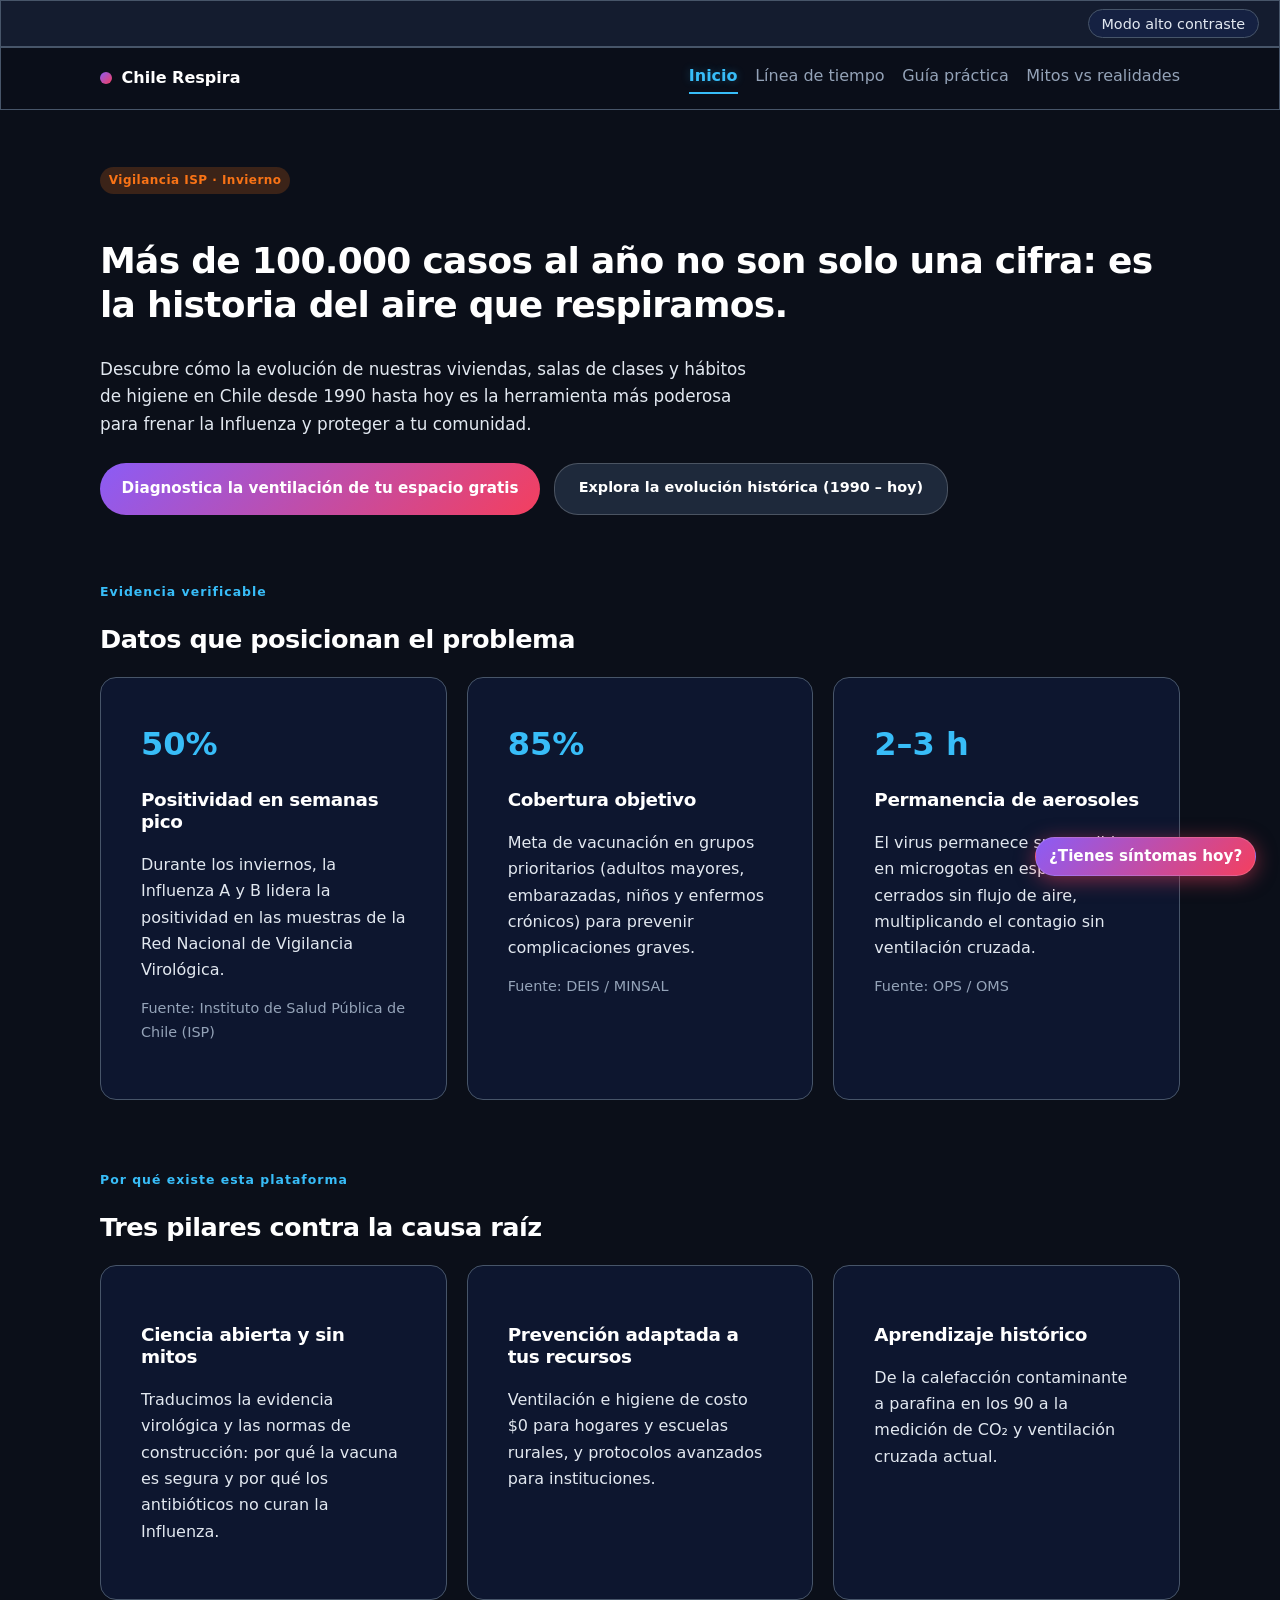
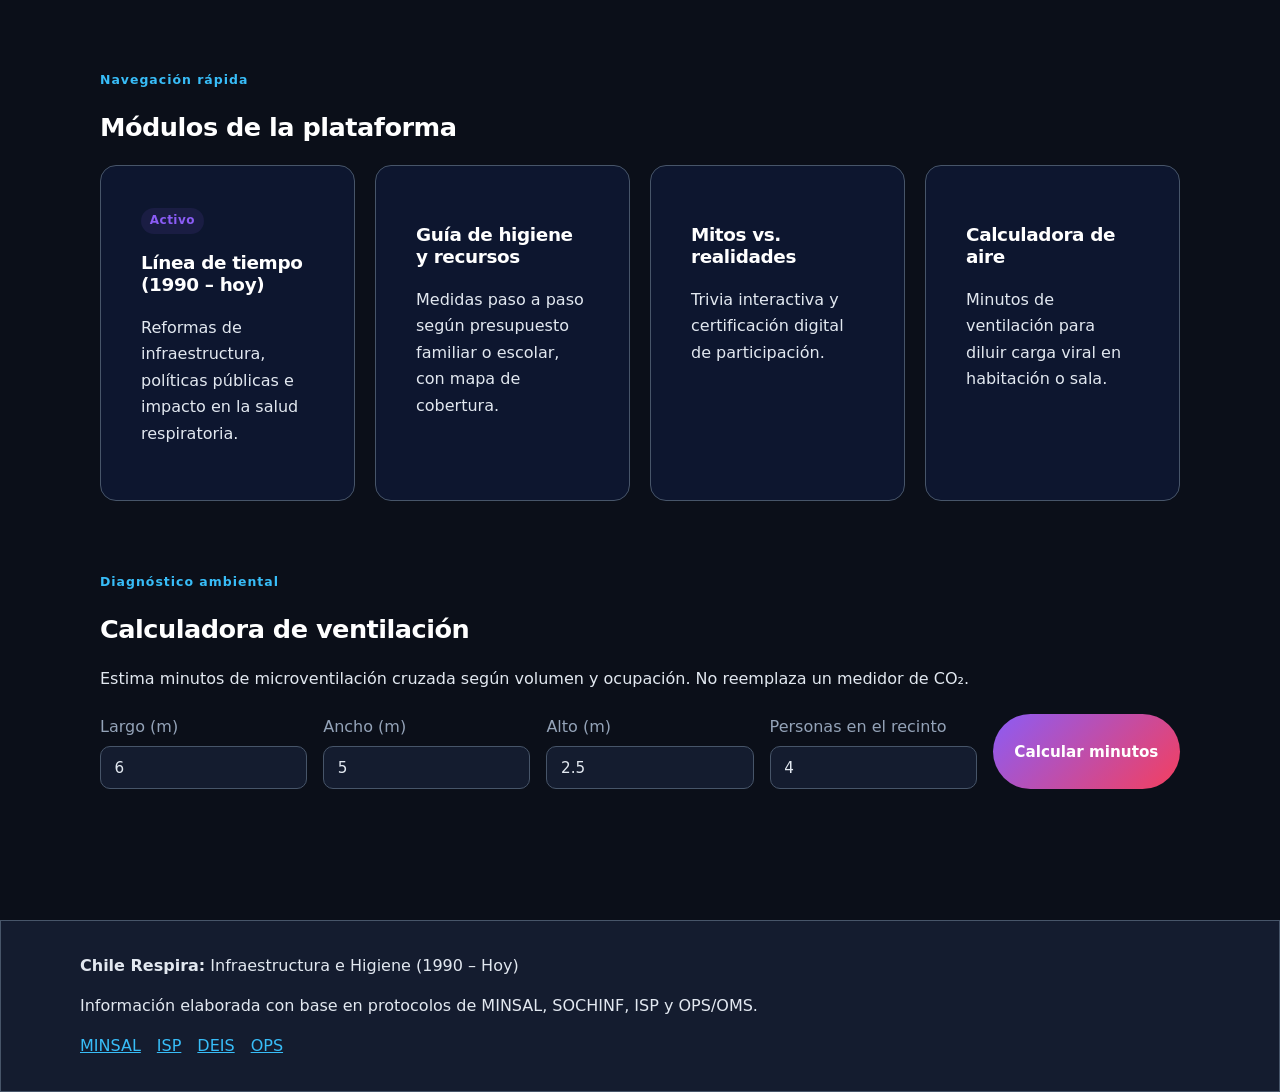
==== commit 7da3a301: "saved" ====
--- a/index.html
+++ b/index.html
@@ -4,34 +4,25 @@
 <head>
     <meta charset="UTF-8">
     <meta name="viewport" content="width=device-width, initial-scale=1.0">
-    <meta name="description"
-        content="Chile Respira: infraestructura e higiene 1990-hoy para frenar la Influenza. Datos ISP, DEIS y OPS.">
     <title>Chile Respira — Inicio | Campaña contra la Influenza</title>
-    <link rel="preconnect" href="https://fonts.googleapis.com">
-    <link rel="preconnect" href="https://fonts.gstatic.com" crossorigin>
-    <link
-        href="https://fonts.googleapis.com/css2?family=Inter:wght@400;500;600;700&family=Lexend:wght@400;600;700&display=swap"
-        rel="stylesheet">
     <link rel="stylesheet" href="static/css/style.css">
-    <script src="static/js/script.js" defer></script>
 </head>
 
 <body data-page="inicio">
     <a class="skip-link" href="#contenido">Saltar al contenido</a>
-
-    <div class="a11y-bar" role="region" aria-label="Accesibilidad e inclusión">
+    <div class="a11y-bar">
         <button type="button" class="a11y-btn" data-a11y="contrast">Modo alto contraste</button>
     </div>
 
     <header class="site-header">
         <div class="header-inner">
             <a class="brand" href="index.html">
-                <span class="brand-mark" aria-hidden="true"></span>
+                <span class="brand-mark"></span>
                 <span class="brand-text">Chile Respira</span>
             </a>
-            <button type="button" class="nav-toggle" aria-expanded="false" aria-controls="nav-principal">Menú</button>
-            <nav id="nav-principal" class="site-nav" aria-label="Principal">
-                <a href="index.html" aria-current="page">Inicio</a>
+            <button type="button" class="nav-toggle">Menú</button>
+            <nav id="nav-principal" class="site-nav">
+                <a href="index.html" class="activo">Inicio</a>
                 <a href="static/pages/linea-tiempo.html">Línea de tiempo</a>
                 <a href="static/pages/guia-practica.html">Guía práctica</a>
                 <a href="static/pages/mitos-realidades.html">Mitos vs realidades</a>
@@ -48,65 +39,66 @@
                 comunidad.</p>
             <div class="hero-actions">
                 <a class="btn-hero" href="#calculadora-aire">Diagnostica la ventilación de tu espacio gratis</a>
-                <a class="btn-secondary" href="static/pages/linea-tiempo.html">Explora la evolución histórica (1990 – hoy)</a>
-            </div>
-        </section>
-
-        <section class="section" aria-labelledby="evidencia-titulo">
+                <a class="btn-secondary" href="static/pages/linea-tiempo.html">Explora la evolución histórica (1990 –
+                    hoy)</a>
+            </div>
+        </section>
+
+        <section class="section">
             <header class="section-head">
                 <p class="eyebrow">Evidencia verificable</p>
                 <h2 id="evidencia-titulo">Datos que posicionan el problema</h2>
             </header>
             <div class="card-grid">
-                <article class="card card-tech">
+                <div class="card card-tech">
                     <p class="metric">50%</p>
                     <h3>Positividad en semanas pico</h3>
                     <p>Durante los inviernos, la Influenza A y B lidera la positividad en las muestras de la Red
                         Nacional de Vigilancia Virológica.</p>
                     <p class="source">Fuente: Instituto de Salud Pública de Chile (ISP)</p>
-                </article>
-                <article class="card card-tech">
+                </div>
+                <div class="card card-tech">
                     <p class="metric">85%</p>
                     <h3>Cobertura objetivo</h3>
                     <p>Meta de vacunación en grupos prioritarios (adultos mayores, embarazadas, niños y enfermos
                         crónicos) para prevenir complicaciones graves.</p>
                     <p class="source">Fuente: DEIS / MINSAL</p>
-                </article>
-                <article class="card card-tech">
+                </div>
+                <div class="card card-tech">
                     <p class="metric">2–3 h</p>
                     <h3>Permanencia de aerosoles</h3>
                     <p>El virus permanece suspendido en microgotas en espacios cerrados sin flujo de aire, multiplicando
                         el contagio sin ventilación cruzada.</p>
                     <p class="source">Fuente: OPS / OMS</p>
-                </article>
-            </div>
-        </section>
-
-        <section class="section" aria-labelledby="pilares-titulo">
+                </div>
+            </div>
+        </section>
+
+        <section class="section">
             <header class="section-head">
                 <p class="eyebrow">Por qué existe esta plataforma</p>
                 <h2 id="pilares-titulo">Tres pilares contra la causa raíz</h2>
             </header>
             <div class="card-grid pillars">
-                <article class="card card-tech">
+                <div class="card card-tech">
                     <h3>Ciencia abierta y sin mitos</h3>
                     <p>Traducimos la evidencia virológica y las normas de construcción: por qué la vacuna es segura y
                         por qué los antibióticos no curan la Influenza.</p>
-                </article>
-                <article class="card card-tech">
+                </div>
+                <div class="card card-tech">
                     <h3>Prevención adaptada a tus recursos</h3>
                     <p>Ventilación e higiene de costo $0 para hogares y escuelas rurales, y protocolos avanzados para
                         instituciones.</p>
-                </article>
-                <article class="card card-tech">
+                </div>
+                <div class="card card-tech">
                     <h3>Aprendizaje histórico</h3>
                     <p>De la calefacción contaminante a parafina en los 90 a la medición de CO₂ y ventilación cruzada
                         actual.</p>
-                </article>
-            </div>
-        </section>
-
-        <section class="section" aria-labelledby="modulos-titulo">
+                </div>
+            </div>
+        </section>
+
+        <section class="section">
             <header class="section-head">
                 <p class="eyebrow">Navegación rápida</p>
                 <h2 id="modulos-titulo">Módulos de la plataforma</h2>
@@ -132,7 +124,7 @@
             </div>
         </section>
 
-        <section class="section" id="calculadora-aire" aria-labelledby="calc-titulo">
+        <section class="section" id="calculadora-aire">
             <header class="section-head">
                 <p class="eyebrow">Diagnóstico ambiental</p>
                 <h2 id="calc-titulo">Calculadora de ventilación</h2>
@@ -162,30 +154,44 @@
                 </div>
                 <button type="submit" class="btn-hero">Calcular minutos</button>
             </form>
-            <div class="card card-tech" id="aire-resultado" hidden>
+            <div class="card card-tech is-hidden" id="aire-resultado">
                 <p class="status-badge">Nuevo</p>
                 <p id="aire-texto"></p>
             </div>
         </section>
     </main>
 
-    <button type="button" class="fab-triaje" data-open-triaje aria-haspopup="dialog">¿Tienes síntomas hoy?</button>
-
-    <div class="modal" id="modal-triaje" hidden>
+    <button type="button" class="fab-triaje" data-open-triaje>¿Tienes síntomas hoy?</button>
+
+    <div class="modal is-hidden" id="modal-triaje">
         <div class="modal-backdrop" data-close-modal></div>
-        <div class="modal-panel" role="dialog" aria-modal="true" aria-labelledby="triaje-titulo">
-            <button type="button" class="modal-close" data-close-modal aria-label="Cerrar">×</button>
+        <div class="modal-panel" role="dialog">
+            <button type="button" class="modal-close" data-close-modal>×</button>
             <h2 id="triaje-titulo">Triaje rápido de orientación</h2>
             <p>No sustituye atención médica. En emergencia llama a Salud Responde 600 360 7777.</p>
-            <fieldset class="triaje-options">
-                <legend>Selecciona lo que mejor describe tu situación</legend>
+            <div class="triaje-options" role="radiogroup">
+                <p id="triaje-legend" class="triaje-legend">Selecciona lo que mejor describe tu situación</p>
                 <label><input type="radio" name="triaje" value="critico"> Dificultad para respirar, tiraje intercostal o
                     labios azulados</label>
-                <label><input type="radio" name="triaje" value="moderado"> Fiebre &​gt;38,5 °C + tos o dolor
+                <label><input type="radio" name="triaje" value="moderado"> Fiebre &gt;38,5 °C + tos o dolor
                     muscular</label>
                 <label><input type="radio" name="triaje" value="leve"> Molestias leves sin fiebre</label>
-            </fieldset>
-            <div id="triaje-resultado" class="card card-tech" hidden></div>
+            </div>
+            <div id="triaje-resultado" class="card card-tech is-hidden">
+                <div id="msg-critico" class="triaje-msg is-hidden">
+                    <p class="status-badge">Alerta</p>
+                    <h3>Alerta crítica</h3>
+                    <p>Acude de inmediato a SAPU, CESFAM u hospital más cercano.</p>
+                </div>
+                <div id="msg-moderado" class="triaje-msg is-hidden">
+                    <h3>Sintomático moderado</h3>
+                    <p>Reposo, hidratación, aislamiento preventivo y llama a Salud Responde 600 360 7777.</p>
+                </div>
+                <div id="msg-leve" class="triaje-msg is-hidden">
+                    <h3>Control preventivo</h3>
+                    <p>Mascarilla en público, lavado frecuente de manos y monitoreo de temperatura.</p>
+                </div>
+            </div>
         </div>
     </div>
 
@@ -193,14 +199,15 @@
         <div class="footer-inner">
             <p><strong>Chile Respira:</strong> Infraestructura e Higiene (1990 – Hoy)</p>
             <p>Información elaborada con base en protocolos de MINSAL, SOCHINF, ISP y OPS/OMS.</p>
-            <ul class="footer-links">
-                <li><a href="https://www.minsal.cl" rel="noopener noreferrer" target="_blank">MINSAL</a></li>
-                <li><a href="https://www.ispch.cl" rel="noopener noreferrer" target="_blank">ISP</a></li>
-                <li><a href="https://deis.minsal.cl" rel="noopener noreferrer" target="_blank">DEIS</a></li>
-                <li><a href="https://www.paho.org" rel="noopener noreferrer" target="_blank">OPS</a></li>
-            </ul>
+            <div class="footer-links">
+                <a href="https://www.minsal.cl" rel="noopener noreferrer" target="_blank">MINSAL</a>
+                <a href="https://www.ispch.cl" rel="noopener noreferrer" target="_blank">ISP</a>
+                <a href="https://deis.minsal.cl" rel="noopener noreferrer" target="_blank">DEIS</a>
+                <a href="https://www.paho.org" rel="noopener noreferrer" target="_blank">OPS</a>
+            </div>
         </div>
     </footer>
+    <script src="static/js/script.js" defer></script>
 </body>
 
 </html>
--- a/static/css/style.css
+++ b/static/css/style.css
@@ -1,73 +1,82 @@
 :root {
-  /* 🌌 Lienzo Neutro de Fondo Base (Estilo Kiro Dark) */
   --bg-main: #0B0F19;
   --bg-surface: #141C2F;
   --bg-surface-elevated: #1E2942;
-
-  /* 🏙️ Paleta Tecnológica y Corporativa (Potencial Diversificado) */
   --tech-blue-base: #1E40AF;
   --tech-blue-container: rgba(30, 64, 175, 0.15);
   --tech-cyan: #38BDF8;
   --tech-cyan-glow: rgba(56, 189, 248, 0.3);
   --tech-muted: #475569;
-
-  /* 💥 Paleta Creativa y de Alto Impacto (Potencial Diversificado) */
   --creative-violet: #8B5CF6;
   --creative-violet-alpha: rgba(139, 92, 246, 0.1);
   --creative-coral: #F43F5E;
   --creative-coral-glow: rgba(244, 63, 94, 0.5);
   --creative-orange: #F97316;
   --creative-orange-alpha: rgba(249, 115, 22, 0.2);
-
-  /* 🎬 Tokens Arquitectónicos Multimedia (Estilo Devin AI / Cursor) */
   --terminal-border: #22314D;
   --terminal-header: #1A2438;
   --media-overlay: rgba(11, 15, 25, 0.5);
-
-  /* 📝 Tipografía de Alta Legibilidad */
   --text-title: #FFFFFF;
   --text-body: #E2E8F0;
   --text-muted: #94A3B8;
-
-  /* ⚙️ Variables de sistema */
   --font: Inter, system-ui, sans-serif;
   --radius: 16px;
   --space-card: 2.5rem;
-
-  /* 🎛️ Variables para componentes web.dev */
-  --easing-cinematic: cubic-bezier(0.4, 0, 0.2, 1);
   --nyt-tooltip-bg: rgba(30, 64, 175, 0.95);
   --webdev-sidebar-width: 240px;
-
-  /* 🎨 Variables para timeline storytelling - EQUILIBRIO MEJORADO */
   --timeline-scroller-width: 720px;
   --timeline-media-width: 480px;
 }
 
-*,
-*::before,
-*::after {
+* {
   box-sizing: border-box;
 }
 
 html {
   font-size: 100%;
-}
-
-html.dyslexia {
-  --font: Lexend, Inter, sans-serif;
 }
 
 html.contrast {
   --bg-main: #000000;
   --bg-surface: #0a0a0a;
-  --text-body: #FFFFFF;
-  --text-muted: #E2E8F0;
-}
-
-html[data-font="1"] { font-size: 106%; }
-html[data-font="2"] { font-size: 114%; }
-html[data-font="3"] { font-size: 124%; }
+  --bg-surface-elevated: #141414;
+  --text-title: #ffffff;
+  --text-body: #ffffff;
+  --text-muted: #e0e0e0;
+  --tech-cyan: #00ffff;
+  --tech-blue-container: #000000;
+  --tech-muted: #ffffff;
+  --creative-violet: #ff00ff;
+  --creative-coral: #ff0000;
+  --creative-orange: #ff8000;
+}
+
+html.contrast .card,
+html.contrast .card-tech,
+html.contrast .site-header,
+html.contrast .site-footer,
+html.contrast .a11y-bar,
+html.contrast .input-field,
+html.contrast .modal-panel {
+  border: 4px #ffffff !important;
+  box-shadow: none !important;
+}
+
+.timeline-trigger,
+.chip,
+.quiz-option,
+.bento-card,
+.map-region-vector,
+.card-link,
+.accordion-header {
+  transition: cursor 0.2s ease, border-color 0.2s ease, box-shadow 0.2s ease, transform 0.2s ease;
+}
+
+.is-hovered {
+  cursor: pointer;
+  border: 4px var(--tech-cyan);
+  box-shadow: 0 0 12px var(--tech-cyan-glow);
+}
 
 body {
   margin: 0;
@@ -83,30 +92,35 @@
   max-width: 100%;
 }
 
-/* Tratamiento anti-flashes para recursos institucionales */
 img.institutional-asset,
 svg.raw-chart {
-  filter: opacity(0.85) brightness(85%) contrast(110%);
-  transition: filter 0.3s cubic-bezier(0.4, 0, 0.2, 1);
-}
-
-img.institutional-asset:hover,
-svg.raw-chart:hover {
-  filter: opacity(1) brightness(100%) contrast(100%);
-}
-
-h1, h2, h3 {
+  transition: border 0.3s ease;
+}
+
+h1,
+h2,
+h3 {
   color: var(--text-title);
   font-weight: 700;
   line-height: 1.2;
   letter-spacing: -0.02em;
 }
 
-h1 { font-size: clamp(1.75rem, 4vw, 2.75rem); }
-h2 { font-size: clamp(1.35rem, 2.5vw, 1.85rem); }
-h3 { font-size: 1.15rem; }
-
-p { margin: 0 0 0.85rem; }
+h1 {
+  font-size: 2.25rem;
+}
+
+h2 {
+  font-size: 1.6rem;
+}
+
+h3 {
+  font-size: 1.15rem;
+}
+
+p {
+  margin: 0 0 0.85rem;
+}
 
 a {
   color: var(--tech-cyan);
@@ -122,10 +136,6 @@
   z-index: 80;
 }
 
-.skip-link:focus {
-  top: 0.5rem;
-}
-
 .a11y-bar {
   display: flex;
   flex-wrap: wrap;
@@ -133,13 +143,14 @@
   justify-content: flex-end;
   padding: 0.5rem 1.25rem;
   background: var(--bg-surface);
-  border-bottom: 1px solid var(--tech-muted);
+  border: 1px solid var(--tech-muted);
 }
 
 .a11y-btn,
 .chip,
 .nav-toggle {
-  font: inherit;
+  font-family: var(--font);
+  font-size: 0.9rem;
   cursor: pointer;
   border: 1px solid var(--tech-muted);
   background: var(--tech-blue-container);
@@ -151,7 +162,7 @@
 .a11y-btn:hover,
 .chip:hover,
 .chip.is-on {
-  border-color: var(--tech-cyan);
+  border: 1px solid var(--tech-cyan);
   box-shadow: 0 0 10px var(--tech-cyan-glow);
 }
 
@@ -160,8 +171,7 @@
   top: 0;
   z-index: 40;
   background: rgba(11, 15, 25, 0.92);
-  backdrop-filter: blur(12px);
-  border-bottom: 1px solid var(--tech-muted);
+  border: 1px solid var(--tech-muted);
 }
 
 .header-inner {
@@ -201,7 +211,6 @@
   font-weight: 500;
 }
 
-.site-nav a[aria-current="page"],
 .site-nav a:hover {
   color: var(--tech-cyan);
 }
@@ -227,7 +236,6 @@
 .eyebrow {
   color: var(--tech-cyan);
   font-weight: 600;
-  text-transform: uppercase;
   letter-spacing: 0.08em;
   font-size: 0.78rem;
   margin-bottom: 0.6rem;
@@ -249,11 +257,12 @@
 .btn-hero,
 .btn-secondary,
 .btn-submit {
-  display: inline-flex;
+  display: flex;
   align-items: center;
   justify-content: center;
   text-decoration: none;
-  font: inherit;
+  font-family: var(--font);
+  font-size: 0.95rem;
   font-weight: 600;
   border: 0;
   border-radius: 999px;
@@ -265,8 +274,8 @@
 .btn-hero {
   color: var(--text-title);
   background: linear-gradient(135deg, var(--creative-violet), var(--creative-coral));
-  box-shadow: 0 0 0 transparent;
-  transition: all 0.4s cubic-bezier(0.4, 0, 0.2, 1);
+  box-shadow: 0 0 0 rgba(0, 0, 0, 0);
+  transition: all 0.4s ease;
 }
 
 .btn-hero:hover {
@@ -277,7 +286,7 @@
 
 .btn-secondary {
   color: var(--text-title);
-  background: transparent;
+  background: rgba(0, 0, 0, 0);
   border: 1px solid var(--tech-muted);
 }
 
@@ -300,7 +309,7 @@
   letter-spacing: 0.04em;
   padding: 0.2rem 0.55rem;
   border-radius: 999px;
-  width: fit-content;
+  width: auto;
 }
 
 .badge-alert {
@@ -323,12 +332,17 @@
 }
 
 .card-grid {
-  display: grid;
-  grid-template-columns: repeat(auto-fit, minmax(240px, 1fr));
+  display: flex;
+  flex-wrap: wrap;
   gap: 1.25rem;
 }
 
-.card {
+.card-grid > * {
+  flex: 1 1 240px;
+}
+
+.card,
+.card-tech {
   background: var(--tech-blue-container);
   border: 1px solid var(--tech-muted);
   border-radius: var(--radius);
@@ -337,15 +351,14 @@
 
 .card-link {
   text-decoration: none;
-  color: inherit;
+  color: var(--text-body);
   display: block;
-  transition: border-color 0.3s ease, background 0.3s ease;
-}
-
-.card-link:hover,
-.card-link:focus-visible {
+  transition: border 0.3s ease, background 0.3s ease;
+}
+
+.card-link:hover {
   background: var(--creative-violet-alpha);
-  border-color: var(--creative-violet);
+  border: 1px solid var(--creative-violet);
 }
 
 .metric {
@@ -363,14 +376,18 @@
 }
 
 .panel-form {
-  display: grid;
-  grid-template-columns: repeat(auto-fit, minmax(180px, 1fr));
+  display: flex;
+  flex-wrap: wrap;
   gap: 1rem;
   margin-bottom: 1rem;
 }
 
-.field-full {
-  grid-column: 1 / -1;
+.panel-form .field {
+  flex: 1 1 180px;
+}
+
+.panel-form .field-full {
+  flex: 1 1 100%;
 }
 
 .field label {
@@ -381,20 +398,13 @@
 
 .input-field {
   width: 100%;
-  font: inherit;
+  font-family: var(--font);
+  font-size: 0.95rem;
   color: var(--text-body);
   background: var(--bg-surface);
   border: 1px solid var(--tech-muted);
   border-radius: 10px;
   padding: 0.7rem 0.85rem;
-}
-
-.input-field:focus {
-  border-color: var(--tech-cyan);
-  box-shadow: 0 0 10px var(--tech-cyan-glow);
-  background-color: var(--bg-surface-elevated);
-  outline: none;
-  transition: all 0.3s ease;
 }
 
 .filter-bar {
@@ -404,10 +414,9 @@
   margin-bottom: 1.5rem;
 }
 
-/* 🎨 ESTILOS TIMELINE STORYTELLING - Equilibrado Narrativo */
 .timeline-cinematic-container {
-  display: grid;
-  grid-template-columns: 1fr;
+  display: flex;
+  flex-direction: column;
   gap: 2.5rem;
   max-width: 1400px;
   margin: 0 auto 4rem;
@@ -416,9 +425,17 @@
 
 @media (min-width: 800px) {
   .timeline-cinematic-container {
-    grid-template-columns: var(--timeline-scroller-width) var(--timeline-media-width);
+    flex-direction: row;
     justify-content: center;
   }
+
+  .timeline-scroller {
+    width: var(--timeline-scroller-width);
+  }
+
+  .timeline-sticky-panel {
+    width: var(--timeline-media-width);
+  }
 }
 
 .timeline-scroller {
@@ -428,21 +445,19 @@
 }
 
 .timeline-trigger {
-  padding: 1.5rem 0;
-  border-left: 3px solid var(--tech-muted);
-  padding-left: 1.5rem;
-  transition: border-color 0.3s var(--easing-cinematic);
+  padding: 1.5rem 0 1.5rem 1.5rem;
+  border: 1px solid var(--tech-muted);
+  transition: border 0.3s ease;
 }
 
 .timeline-trigger.active {
-  border-left-color: var(--creative-violet);
+  border: 1px solid var(--creative-violet);
 }
 
 .timeline-era-label {
   font-size: 0.85rem;
   color: var(--tech-cyan);
   font-weight: 600;
-  text-transform: uppercase;
   letter-spacing: 0.08em;
   margin-bottom: 0.5rem;
 }
@@ -461,14 +476,14 @@
 .timeline-sticky-panel {
   position: sticky;
   top: 100px;
-  height: fit-content;
-  align-self: start;
+  height: auto;
+  align-self: flex-start;
 }
 
 .media-canvas {
   position: relative;
   width: 100%;
-  aspect-ratio: 3/4;
+  min-height: 400px;
   border-radius: 12px;
   overflow: hidden;
   border: 1px solid var(--tech-muted);
@@ -477,26 +492,27 @@
 
 .media-layer {
   position: absolute;
-  inset: 0;
-  opacity: 0;
-  transition: opacity 0.5s var(--easing-cinematic);
+  top: 0;
+  left: 0;
+  width: 100%;
+  height: 100%;
+  display: none;
+  transition: border 0.5s ease;
 }
 
 .media-layer.active {
-  opacity: 1;
+  display: block;
 }
 
 .media-layer img,
 .media-layer video {
   width: 100%;
   height: 100%;
-  object-fit: cover;
-}
-
-/* 🎨 ESTILOS WEBDEV - Estructura Bifásica */
+}
+
 .webdev-layout {
-  display: grid;
-  grid-template-columns: 1fr;
+  display: flex;
+  flex-direction: column;
   gap: 2rem;
   max-width: 1120px;
   margin: 0 auto;
@@ -505,16 +521,25 @@
 
 @media (min-width: 900px) {
   .webdev-layout {
-    grid-template-columns: var(--webdev-sidebar-width) 1fr;
+    flex-direction: row;
+  }
+
+  .timeline-sidebar {
+    width: var(--webdev-sidebar-width);
+    flex-shrink: 0;
+  }
+
+  .content-canvas {
+    flex: 1;
   }
 }
 
 .timeline-sidebar {
   position: sticky;
   top: 100px;
-  height: fit-content;
+  height: auto;
   max-height: calc(100vh - 120px);
-  overflow-y: auto;
+  overflow: auto;
 }
 
 .era-nav {
@@ -532,17 +557,13 @@
   color: var(--text-body);
   background: var(--bg-surface);
   border: 1px solid var(--tech-muted);
-  transition: all 0.3s var(--easing-cinematic);
+  transition: all 0.3s ease;
 }
 
 .era-link:hover,
 .era-link.active {
   background: var(--creative-violet-alpha);
-  border-color: var(--creative-violet);
-}
-
-.era-link.active {
-  border-left: 4px solid var(--creative-violet);
+  border: 1px solid var(--creative-violet);
 }
 
 .era-year {
@@ -564,25 +585,22 @@
 }
 
 .era-block {
-  scroll-margin-top: 100px;
-  opacity: 1;
-  transition: opacity 0.3s var(--easing-cinematic);
-}
-
-.era-block.hidden {
-  opacity: 0;
-  pointer-events: none;
+  transition: border 0.3s ease;
 }
 
 .content-split {
-  display: grid;
-  grid-template-columns: 1fr;
+  display: flex;
+  flex-direction: column;
   gap: 2rem;
 }
 
 @media (min-width: 768px) {
   .content-split {
-    grid-template-columns: 1fr 1fr;
+    flex-direction: row;
+  }
+
+  .content-split > * {
+    flex: 1;
   }
 }
 
@@ -595,13 +613,11 @@
 
 .content-impact {
   background: var(--bg-surface);
-  border: 1px solid var(--tech-muted);
-  border-left: 4px solid var(--creative-coral);
+  border: 1px solid var(--creative-coral);
   border-radius: 8px;
   padding: 1.5rem;
 }
 
-/* 🎨 ESTILOS WEBDEV - Cuestionario */
 .quiz-module {
   background: var(--bg-surface);
   border: 1px solid var(--tech-muted);
@@ -627,7 +643,8 @@
 }
 
 .quiz-option {
-  font: inherit;
+  font-family: var(--font);
+  font-size: 0.95rem;
   cursor: pointer;
   padding: 0.85rem 1rem;
   border: 1px solid var(--tech-muted);
@@ -635,22 +652,22 @@
   color: var(--text-body);
   border-radius: 8px;
   text-align: left;
-  transition: all 0.3s var(--easing-cinematic);
+  transition: all 0.3s ease;
 }
 
 .quiz-option:hover {
-  border-color: var(--tech-cyan);
+  border: 1px solid var(--tech-cyan);
   background: var(--creative-violet-alpha);
 }
 
 .quiz-option.correct {
-  border-color: #10B981;
+  border: 1px solid #10B981;
   background: rgba(16, 185, 129, 0.1);
   color: #10B981;
 }
 
 .quiz-option.incorrect {
-  border-color: var(--creative-coral);
+  border: 1px solid var(--creative-coral);
   background: var(--creative-orange-alpha);
   color: var(--creative-coral);
 }
@@ -672,7 +689,6 @@
   color: var(--creative-coral);
 }
 
-/* 🎨 ESTILOS MAPA NYTimes */
 .map-wrapper {
   background: var(--bg-surface);
   border: 1px solid var(--tech-muted);
@@ -691,17 +707,13 @@
 }
 
 .map-region-vector {
-  fill: var(--bg-surface);
-  stroke: var(--tech-muted);
-  stroke-width: 1.5px;
-  transition: all 0.2s var(--easing-cinematic);
-  cursor: crosshair;
+  fill: var(--tech-blue-container);
+  transition: fill 0.2s ease, stroke 0.2s ease;
+  cursor: pointer;
 }
 
 .map-region-vector:hover {
-  fill: var(--bg-surface-elevated);
-  stroke: var(--creative-violet);
-  filter: drop-shadow(0 0 8px var(--creative-violet));
+  fill: var(--creative-violet-alpha);
 }
 
 .nyt-tooltip {
@@ -710,45 +722,49 @@
   border: 1px solid var(--creative-violet);
   padding: 1rem;
   border-radius: 12px;
-  box-shadow: 0 10px 25px rgba(0,0,0,0.5);
-  pointer-events: none;
+  box-shadow: 0 10px 25px rgba(0, 0, 0, 0.5);
   z-index: 2000;
   min-width: 220px;
   font-family: var(--font);
-  backdrop-filter: blur(10px);
-}
-
-.hidden {
+}
+
+.is-hidden {
   display: none !important;
 }
 
 .map-legend {
   display: flex;
   flex-wrap: wrap;
-  gap: 1rem;
-  list-style: none;
-  padding: 1rem 0 0;
+  justify-content: center;
+  gap: 20px;
+  padding: 0;
+  margin: 1.5rem 0 0 0;
+}
+
+.map-legend li {
+  display: flex; 
+  align-items: center;
+  gap: 8px;
   color: var(--text-muted);
-}
-
-.dot {
-  display: inline-block;
-  width: 10px;
-  height: 10px;
+  font-size: 0.95rem;
+}
+
+.map-legend .dot {
+  width: 12px;
+  height: 12px;
   border-radius: 50%;
-  margin-right: 0.35rem;
-}
-
-.dot.violet { background: var(--creative-violet); }
-.dot.coral { background: var(--creative-coral); }
-.dot.orange { background: var(--creative-orange); }
-
-.protocol ul {
+  display: block;
+}
+.dot.violet { background-color: #8c52ff; }
+.dot.coral  { background-color: #ff5e5b; }
+.dot.orange { background-color: #ff914d; }
+
+.protocol {
   padding-left: 1.2rem;
 }
 
 .table-wrap {
-  overflow-x: auto;
+  overflow: auto;
   border: 1px solid var(--tech-muted);
   border-radius: var(--radius);
   background: var(--bg-surface);
@@ -756,14 +772,14 @@
 
 table {
   width: 100%;
-  border-collapse: collapse;
   min-width: 640px;
 }
 
-th, td {
+th,
+td {
   text-align: left;
   padding: 0.9rem 1rem;
-  border-bottom: 1px solid var(--tech-muted);
+  border: 1px solid var(--tech-muted);
   color: var(--text-body);
 }
 
@@ -773,74 +789,220 @@
 }
 
 .form-msg {
-  grid-column: 1 / -1;
   color: var(--tech-cyan);
 }
 
 .fab-triaje {
   position: fixed;
-  right: 1rem;
-  bottom: 1rem;
+  right: 1.5rem;
+  bottom: 1.5rem;
   z-index: 45;
-  border: 0;
+  border: 1px solid rgba(255, 255, 255, 0.15);
   border-radius: 999px;
-  padding: 0.8rem 1.1rem;
-  font: inherit;
+  padding: 0.6rem 0.8rem;
+  font-family: var(--font);
+  font-size: 0.95rem;
   font-weight: 700;
   color: var(--text-title);
   background: linear-gradient(135deg, var(--creative-violet), var(--creative-coral));
   cursor: pointer;
-  box-shadow: 0 0 18px var(--creative-coral-glow);
-}
-
-.modal[hidden] {
-  display: none;
+  box-shadow: 0 4px 20px var(--creative-coral-glow);
+  transition: transform 0.25s ease, box-shadow 0.25s ease;
+}
+
+.fab-triaje:hover {
+  transform: translateY(-3px) scale(1.02);
+  box-shadow: 0 8px 28px var(--creative-coral-glow);
 }
 
 .modal {
   position: fixed;
-  inset: 0;
+  top: 0;
+  left: 0;
+  width: 100vw;
+  height: 100vh;
   z-index: 60;
+  display: flex;
+  align-items: center;
+  justify-content: center;
+  padding: 0.8rem;
 }
 
 .modal-backdrop {
   position: absolute;
-  inset: 0;
-  background: rgba(0, 0, 0, 0.6);
+  top: 0;
+  left: 0;
+  width: 100%;
+  height: 100%;
+  background: var(--media-overlay);
 }
 
 .modal-panel {
   position: relative;
   z-index: 1;
+  width: 100%;
   max-width: 520px;
-  margin: 8vh auto;
+  max-height: 90vh;
   background: var(--bg-surface-elevated);
-  border: 1px solid var(--tech-muted);
+  border: 1px solid var(--terminal-border);
   border-radius: var(--radius);
   padding: var(--space-card);
+  box-shadow: 0 20px 40px rgba(0, 0, 0, 0.5);
 }
 
 .modal-close {
   position: absolute;
-  top: 0.6rem;
-  right: 0.8rem;
-  background: transparent;
-  border: 0;
+  top: 0.8rem;
+  right: 1rem;
+  width: 32px;
+  height: 32px;
+  display: flex;
+  align-items: center;
+  justify-content: center;
+  background: var(--bg-surface);
+  border: 1px solid var(--tech-muted);
+  border-radius: 50%;
+  color: var(--text-muted);
+  font-size: 1.4rem;
+  line-height: 0.6;
+  cursor: pointer;
+  transition: color 0.2s ease, border-color 0.2s ease, background-color 0.2s ease;
+}
+
+.modal-close:hover {
   color: var(--text-title);
-  font-size: 1.6rem;
-  cursor: pointer;
+  border: 4px var(--creative-coral);
+  background-color: var(--creative-orange-alpha);
 }
 
 .triaje-options {
   border: 0;
   padding: 0;
-  display: grid;
+  display: flex;
+  flex-direction: column;
+  gap: 0.75rem;
+  margin: 1.25rem 0;
+}
+
+.triaje-legend {
+  font-weight: 600;
+  font-size: 0.95rem;
+  color: var(--text-title);
+  margin-bottom: 0.25rem;
+}
+
+.triaje-options label {
+  display: flex;
+  align-items: center;
+  gap: 0.85rem;
+  cursor: pointer;
+  padding: 0.6rem 0.8rem;
+  background-color: var(--bg-surface);
+  border-radius: 10px;
+  border: 1px solid var(--terminal-border);
+  color: var(--text-body);
+  transition: border-color 0.2s ease, background-color 0.2s ease, box-shadow 0.2s ease;
+  font-size: 0.95rem;
+}
+
+.triaje-options label:hover{
+  background-color: var(--tech-blue-container);
+  border: 4px var(--tech-cyan);
+  box-shadow: 0 0 10px var(--tech-cyan-glow);
+}
+
+#triaje-resultado {
+  padding: 1.25rem;
+  border-radius: 12px;
+}
+
+.triaje-msg {
+  padding: 0;
+  gap: 1rem; 
+}
+
+.triaje-msg .badge-alert,
+.triaje-msg .status-badge {
+  margin-bottom: 0.15rem;
+  padding: 0.15rem 0.6rem;
+}
+
+.triaje-msg h3,
+.triaje-msg h4 {
+  margin: 0;
+  font-size: 1.05rem;
+  line-height: 1.5;
+}
+
+.triaje-msg p {
+  margin: 0;
+  font-size: 0.9rem;
+  line-height: 1.5;
+}
+
+#msg-critico {
+  border-left: 4px solid var(--creative-coral);
+  padding: 19px;
+}
+
+#msg-critico .status-badge {
+  background: var(--creative-coral);
+  color: #ffffff;
+  align-self: flex-start;
+}
+
+#msg-moderado {
+  border-left: 4px solid var(--creative-orange);
+  padding: 19px;
+}
+
+#msg-leve {
+  border-left: 4px solid var(--tech-cyan);
+  padding: 19px;
+}
+
+.triaje-options {
+  border: 0;
+  padding: 0;
+  display: flex;
+  flex-direction: column;
   gap: 0.7rem;
   margin: 1rem 0;
 }
 
+.triaje-legend {
+  font-weight: 600;
+  color: var(--text-title);
+  margin-bottom: 0.5rem;
+}
+
+.triaje-options label {
+  display: flex;
+  align-items: center;
+  gap: 0.75rem;
+  cursor: pointer;
+  padding: 0.75rem;
+  background-color: var(--bg-surface);
+  border-radius: 8px;
+  border: 1px solid var(--tech-muted);
+  transition: all 0.2s ease;
+  font-size: 0.95rem;
+}
+
+.triaje-options label:hover {
+  background-color: var(--bg-surface-elevated);
+  border: 1px solid var(--tech-cyan);
+}
+
+.triaje-options input {
+  width: 1.25rem;
+  height: 1.25rem;
+  margin: 0;
+  cursor: pointer;
+}
+
 .site-footer {
-  border-top: 1px solid var(--tech-muted);
+  border: 1px solid var(--tech-muted);
   background: var(--bg-surface);
   padding: 2rem 1.25rem;
 }
@@ -854,12 +1016,481 @@
   display: flex;
   flex-wrap: wrap;
   gap: 1rem;
-  list-style: none;
   padding: 0;
 }
 
+.quiz-wrap {
+  max-width: 720px;
+  margin: 0 auto;
+  position: relative;
+}
+
+.progress-track {
+  height: 6px;
+  background: var(--bg-surface);
+  border-radius: 99px;
+  overflow: hidden;
+  margin-bottom: 0.5rem;
+}
+
+.progress-bar {
+  display: block;
+  height: 100%;
+  width: 20%;
+  background: linear-gradient(90deg, var(--creative-violet), var(--creative-coral), var(--creative-orange));
+  transition: width 0.35s ease;
+}
+
+.progress-label {
+  color: var(--text-muted);
+  font-size: 0.85rem;
+  margin-bottom: 1.5rem;
+}
+
+.quiz-actions {
+  display: flex;
+  flex-wrap: wrap;
+  gap: 0.75rem;
+  margin-top: 1.5rem;
+}
+
+.quiz-wrapper {
+  margin: 0 0 60px 0;
+}
+
+.progress-bar-container {
+  width: 100%;
+  height: 6px;
+  background-color: #1e293b;
+  border-radius: 10px;
+  overflow: hidden;
+  margin: 0 0 12px 0;
+}
+
+.progress-bar-fill {
+  width: 20%;
+  height: 100%;
+  background: linear-gradient(90deg, #a855f7, #f97316);
+  transition: width 0.3s ease;
+}
+
+.card-step-label {
+  color: #64748b;
+  font-size: 0.8rem;
+  margin: 0 0 16px 0;
+}
+
+.quiz-card {
+  background-color: #111827;
+  border: 1px solid rgba(255, 255, 255, 0.08);
+  border-radius: 12px;
+  padding: 32px 32px 32px 32px;
+}
+
+.badge-pill {
+  background-color: #312e81;
+  color: #a5b4fc;
+  font-size: 0.75rem;
+  padding: 4px 12px 4px 12px;
+  border-radius: 20px;
+  display: inline-block;
+  margin: 0 0 24px 0;
+}
+
+.question-text {
+  font-size: 1.35rem;
+  font-weight: 700;
+  line-height: 1.4;
+  margin: 0 0 32px 0;
+}
+
+.quiz-buttons {
+  display: flex;
+}
+
+.btn-quiz {
+  padding: 10px 24px 10px 24px;
+  border-radius: 20px;
+  border: 1px solid rgba(255, 255, 255, 0.1);
+  font-weight: 600;
+  font-size: 0.9rem;
+  cursor: pointer;
+  margin: 0 12px 0 0;
+}
+
+.btn-verdadero {
+  background-color: #1e293b;
+  color: #ffffff;
+}
+
+.btn-falso {
+  background: linear-gradient(90deg, #ea580c, #f97316);
+  color: #ffffff;
+  border: 1px solid rgba(0, 0, 0, 0);
+}
+
+.result-title {
+  font-size: 1.5rem;
+  font-weight: 700;
+  margin: 0 0 12px 0;
+}
+
+.result-subtitle {
+  color: #94a3b8;
+  margin: 0 0 24px 0;
+  font-size: 0.95rem;
+}
+
+.btn-action, .btn-secondary {
+  background: linear-gradient(90deg, #a855f7, #ec4899);
+  color: #ffffff;
+  border: 1px solid rgba(0, 0, 0, 0);
+  padding: 12px 24px 12px 24px;
+  border-radius: 24px;
+  font-weight: 600;
+  font-size: 0.9rem;
+  cursor: pointer;
+  text-decoration: none;
+  display: inline-block;
+  text-align: center;
+}
+
+.btn-secondary {
+  background: #1e293b;
+  border: 1px solid rgba(255, 255, 255, 0.2);
+}
+
+.faq-section {
+  margin: 0 0 60px 0;
+}
+
+.section-heading {
+  font-size: 1.5rem;
+  font-weight: 800;
+  margin: 0 0 24px 0;
+}
+
+.faq-list {
+  display: flex;
+  flex-direction: column;
+}
+
+.faq-card {
+  background-color: #111827;
+  border: 1px solid rgba(255, 255, 255, 0.08);
+  border-radius: 8px;
+  padding: 18px 20px 18px 20px;
+  margin: 0 0 12px 0;
+}
+
+.faq-header {
+  display: flex;
+  justify-content: space-between;
+  align-items: center;
+  cursor: pointer;
+}
+
+.faq-question {
+  font-weight: 700;
+  font-size: 0.95rem;
+}
+
+.faq-icon {
+  color: #38bdf8;
+  font-size: 0.9rem;
+  font-weight: 700;
+}
+
+.faq-body {
+  margin: 12px 0 0 0;
+}
+
+.faq-body p {
+  color: #94a3b8;
+  font-size: 0.88rem;
+  line-height: 1.5;
+}
+
+.trivia-container {
+    position: relative;
+    overflow: hidden;
+    min-height: 400px;
+    border-radius: 12px;
+}
+
+#certificado-overlay {
+    position: absolute;
+    top: 0;
+    left: 0;
+    width: 100%;
+    height: 100%;
+    background-color: var(--bg-surface, #ffffff);
+    z-index: 100;
+    
+    display: flex;
+    flex-direction: column;
+    align-items: center;
+    justify-content: center;
+    padding: 20px;
+    box-sizing: border-box;
+}
+
+.certificado-content {
+    text-align: center;
+    width: 100%;
+}
+
+#certificado {
+    max-width: 100%;
+    height: auto;
+    border-radius: 8px;
+    box-shadow: 0 10px 25px rgba(0,0,0,0.15);
+    margin: 20px 0;
+}
+
+.certificado-acciones {
+    display: flex;
+    gap: 15px;
+    justify-content: center;
+    margin-top: 15px;
+}
+
+.certificado-html {
+  width: 100%;
+  max-width: 800px;
+  aspect-ratio: 800 / 420;
+  padding: 15px;
+  box-sizing: border-box;
+  margin: 0 auto;
+  font-family: 'Inter', sans-serif;
+}
+
+.cert-marco-exterior {
+  width: 100%;
+  height: 100%;
+  border: 5px solid;
+  border-image: linear-gradient(to right, #00F2FE, #4FACFE, #FF6B6B) 1;
+  padding: 3px;
+  box-sizing: border-box;
+}
+
+.cert-marco-interior {
+  background-color: #0B132B;
+  width: 100%;
+  height: 100%;
+  border: 1px solid rgba(255, 255, 255, 0.15);
+  display: flex;
+  flex-direction: column;
+  align-items: center;
+  justify-content: center;
+  text-align: center;
+  padding: 20px;
+  box-sizing: border-box;
+}
+
+.cert-encabezado {
+  color: #00F2FE;
+  font-weight: 600;
+  font-size: 12px;
+  margin-bottom: 5px;
+}
+
+.cert-titulo {
+  color: #FFFFFF;
+  font-family: 'Georgia', 'Times New Roman', serif;
+  font-weight: bold;
+  font-size: 28px;
+  margin-top: 50px;
+}
+
+.cert-subtitulo {
+  color: #FF6B6B;
+  font-family: 'Georgia', 'Times New Roman', serif;
+  font-style: italic;
+  font-size: 16px;
+  font-weight: normal;
+  margin: 0 0 20px 0;
+}
+
+.cert-linea {
+  border: 0;
+  height: 1.5px;
+  width: 300px;
+  background: linear-gradient(to right, rgba(0, 242, 254, 0) 0%, #00F2FE 50%, rgba(0, 242, 254, 0) 100%);
+}
+
+.cert-cuerpo {
+  color: #E2E8F0;
+  font-family: 'Georgia', serif;
+  font-size: 15px;
+  line-height: 1.5;
+  margin: 0 0 30px 0;
+}
+
+.cert-resultados {
+  color: #38BDF8;
+  font-weight: 600;
+  font-size: 13px;
+  margin-bottom: 35px;
+}
+
+.cert-pie {
+  margin-top: 5px;
+  color: #94A3B8;
+  font-size: 11px;
+}
+
+.bento-grid {
+  display: flex;
+  flex-wrap: wrap;
+  gap: 20px;
+  margin-top: 1.5rem;
+}
+
+.bento-grid > * {
+  flex: 1 1 220px; 
+}
+
+.bento-col-wrap {
+  display: flex;
+  flex-direction: column;
+  gap: 20px;
+}
+
+.bento-card {
+  background: var(--tech-blue-container);
+  border: 1px solid var(--tech-muted);
+  border-radius: 24px;
+  padding: 3rem 1.9rem;
+  display: flex;
+  flex-direction: column;
+  justify-content: center;
+  position: relative;
+  overflow: hidden;
+  transition: border 0.3s ease, transform 0.3s ease, box-shadow 0.3s ease;
+}
+
+.bento-col-wrap .bento-card {
+  flex: 1;
+}
+
+.bento-card:hover {
+  border: 1px solid var(--tech-cyan);
+  background: var(--bg-surface-elevated);
+}
+
+.bento-card h3 {
+  font-size: 1.25rem;
+  font-weight: 700;
+  color: var(--text-title);
+  margin: 0 0 0.5rem 0;
+  line-height: 1.25;
+}
+
+.bento-card p {
+  font-size: 0.95rem;
+  color: var(--text-muted);
+  margin: 0;
+  line-height: 1.5;
+}
+
+.bento-media {
+  padding: 0;
+  background: #000000;
+  position: relative;
+  overflow: hidden; 
+  border-radius: 24px;
+  min-height: 480px;
+  flex: 1 1 280px;
+}
+
+.bento-media img.img-fija {
+  position: absolute;
+  top: 50%;
+  left: 50%;
+  transform: translate(-50%, -50%);
+  height: 100%;
+  width: auto;
+  max-width: none !important;
+}
+
+.bento-hero .hero-overlay-content {
+  position: absolute;
+  display: flex;
+  flex-direction: column;
+  justify-content: center;
+  padding: 2rem;
+  background: rgba(0, 0, 0, 0.45);
+  box-shadow:0px 0px 400px 400px rgba(0, 0, 0, 0.45);
+  border-radius: 24px;
+  z-index: 10;
+}
+
+.hero-overlay-content h3,
+.hero-overlay-content p {
+  color: #ffffff;
+}
+
+.custom-table {
+  display: flex;
+  flex-direction: column;
+  min-width: 640px;
+  width: 100%;
+}
+
+.custom-tr {
+  display: flex;
+  border: 1px solid var(--tech-muted);
+}
+
+.custom-tr > * {
+  flex: 1;
+}
+
+.custom-th,
+.custom-td {
+  text-align: left;
+  padding: 0.9rem 1rem;
+  color: var(--text-body);
+}
+
+.custom-th {
+  color: var(--tech-cyan);
+  font-weight: 600;
+}
+
+.custom-select-group {
+  display: flex;
+  flex-direction: column;
+  gap: 0.5rem;
+  background: var(--bg-surface);
+  border: 1px solid var(--tech-muted);
+  border-radius: 10px;
+  padding: 0.7rem 0.85rem;
+}
+
+.custom-select-group label {
+  display: flex;
+  align-items: center;
+  gap: 0.6rem;
+  color: var(--text-body);
+  cursor: pointer;
+  margin: 0;
+  font-size: 0.95rem;
+}
+
+.custom-select-group input {
+  width: 1.15rem;
+  height: 1.15rem;
+  margin: 0;
+  cursor: pointer;
+}
+
 @media (max-width: 800px) {
-  .nav-toggle { display: inline-flex; }
+  .nav-toggle {
+    display: flex;
+  }
+
   .site-nav {
     display: none;
     position: absolute;
@@ -871,667 +1502,172 @@
     padding: 1rem;
     border-radius: 12px;
   }
-  .site-nav.is-open { display: flex; }
-  .webdev-layout { grid-template-columns: 1fr; }
-  .timeline-sidebar { display: none; }
-  .content-split { grid-template-columns: 1fr; }
-  .timeline-cinematic-container { grid-template-columns: 1fr; }
-
-  /* Mejora de aspect ratio en móvil para mejor uso del espacio vertical */
-  .media-canvas {
-    aspect-ratio: 4/5;
+
+  .site-nav.is-open {
+    display: flex;
   }
-}
-
-@media (prefers-reduced-motion: reduce) {
-  *, *::before, *::after {
-    animation: none !important;
-    transition: none !important;
+
+  .webdev-layout {
+    flex-direction: column;
   }
-}
-
-:focus-visible {
-  outline: 2px solid var(--tech-cyan);
-  outline-offset: 3px;
-}
-
-/* ==========================================
-   ESTILOS PARA QUIZ FLIP CARD
-   ========================================== */
-.quiz-wrap {
-  max-width: 600px;
-  margin: 0 auto;
+
+  .timeline-sidebar {
+    display: none;
+  }
+
+  .content-split {
+    flex-direction: column;
+  }
+
+  .timeline-cinematic-container {
+    flex-direction: column;
+  }
+}
+
+.site-nav a.activo {
+  color: var(--tech-cyan);
+  font-weight: 700;
+  border-bottom: 2px solid var(--tech-cyan);
+  padding-bottom: 0.2rem;
+  text-shadow: 0 0 8px var(--tech-cyan-glow);
+}
+
+.oculto {
+  display: none !important;
+}
+
+.flip-card {
   position: relative;
-}
-
-.progress-track {
-  height: 4px;
-  background: var(--bg-surface);
-  border-radius: 2px;
-  margin-bottom: 0.5rem;
-  overflow: hidden;
-}
-
-.progress-bar {
-  height: 100%;
-  background: linear-gradient(90deg, var(--creative-violet), var(--creative-coral));
-  transition: width 0.3s ease;
-  width: 20%;
-}
-
-.progress-label {
-  color: var(--text-muted);
-  font-size: 0.85rem;
-  margin-bottom: 1.5rem;
-}
-
-.flip-card {
-  perspective: 1000px;
-  min-height: 320px;
 }
 
 .flip-inner {
   position: relative;
   width: 100%;
-  height: 100%;
-  transition: transform 0.6s cubic-bezier(0.4, 0, 0.2, 1);
-  transform-style: preserve-3d;
-}
-
-.flip-card.is-flipped .flip-inner {
-  transform: rotateY(180deg);
+  min-height: 340px;
 }
 
 .flip-face {
   position: absolute;
+  top: 0;
+  left: 0;
   width: 100%;
   height: 100%;
-  backface-visibility: hidden;
-  display: flex;
-  flex-direction: column;
-  justify-content: center;
+}
+
+.flip-front {
+  transform: scaleX(1);
+  z-index: 2;
+  transition: transform 0.3s ease-in;
 }
 
 .flip-back {
-  transform: rotateY(180deg);
-}
-
-.veredicto {
-  font-size: 1.25rem;
+  transform: scaleX(0);
+  z-index: 1;
+}
+
+.tooltip-header {
+  font-size: 0.7rem;
   font-weight: 700;
-  margin-bottom: 1rem;
+  letter-spacing: 0.05em;
   color: var(--tech-cyan);
-}
-
-.quiz-actions {
-  display: flex;
-  gap: 0.75rem;
-  margin-top: 1.5rem;
-  flex-wrap: wrap;
-}
-
-/* ==========================================
-   ESTILOS PARA ACCORDION
-   ========================================== */
-.accordion {
-  display: flex;
-  flex-direction: column;
-  gap: 0.75rem;
-}
-
-.accordion details {
-  background: var(--bg-surface);
-  border: 1px solid var(--tech-muted);
-  border-radius: 8px;
-  padding: 1rem;
-  transition: border-color 0.3s ease;
-}
-
-.accordion details:hover {
-  border-color: var(--tech-cyan);
-}
-
-.accordion summary {
-  cursor: pointer;
-  font-weight: 600;
-  color: var(--text-title);
-  list-style: none;
-  position: relative;
-  padding-right: 1.5rem;
-}
-
-.accordion summary::after {
-  content: '+';
-  position: absolute;
-  right: 0;
-  font-size: 1.25rem;
-  color: var(--tech-cyan);
-  transition: transform 0.3s ease;
-}
-
-.accordion details[open] summary::after {
-  transform: rotate(45deg);
-}
-
-.accordion details p {
-  margin-top: 0.75rem;
-  color: var(--text-body);
-}
-
-/* ==========================================
-   ESTILOS PARA BENTO GRID
-   ========================================== */
-.bento-grid {
-  display: grid;
-  grid-template-columns: repeat(4, 1fr);
-  grid-template-rows: auto auto;
-  gap: 1rem;
-  max-width: 1200px;
-  margin: 0 auto;
-}
-
-.bento-card {
-  background: var(--bg-surface);
-  border: 1px solid var(--tech-muted);
-  border-radius: var(--radius);
-  padding: 1.5rem;
-  overflow: hidden;
-  position: relative;
-}
-
-.bento-small {
-  grid-column: span 1;
-}
-
-.bento-media {
-  position: relative;
-  overflow: hidden;
-}
-
-.bento-col1-row1 {
-  grid-column: 1;
-  grid-row: 1;
-}
-
-.bento-col1-row2 {
-  grid-column: 1;
-  grid-row: 2;
-}
-
-.bento-col2-full {
-  grid-column: 2;
-  grid-row: 1 / span 2;
-}
-
-.bento-col3-row1 {
-  grid-column: 3;
-  grid-row: 1;
-}
-
-.bento-col3-row2 {
-  grid-column: 3;
-  grid-row: 2;
-}
-
-.bento-col4-full {
-  grid-column: 4;
-  grid-row: 1 / span 2;
-}
-
-.bento-hero {
-  border-color: var(--creative-violet);
-}
-
-.img-fija {
-  width: 100%;
-  height: 100%;
-  object-fit: cover;
-  position: absolute;
-  inset: 0;
-  transition: opacity 0.5s ease;
-}
-
-.img-metamorfosis {
-  width: 100%;
-  height: 100%;
-  object-fit: cover;
-  position: absolute;
-  inset: 0;
-  transition: opacity 0.5s ease;
-}
-
-.hero-overlay-content {
-  position: absolute;
-  bottom: 0;
-  left: 0;
-  right: 0;
-  background: linear-gradient(transparent, rgba(11, 15, 25, 0.9));
-  padding: 1.5rem;
-  z-index: 2;
-}
-
-/* ==========================================
-   ESTILOS ADICIONALES PARA VIDEOS
-   ========================================== */
-.video-metamorfosis {
-  position: absolute;
-  inset: 0;
-  width: 100%;
-  height: 100%;
-  object-fit: contain;
-  opacity: 0;
-  transition: opacity 0.5s ease;
-  z-index: 1;
-}
-
-.media-layer.is-metamorphosed .video-metamorfosis {
-  opacity: 1;
-}
-
-.media-layer.is-metamorphosed .img-fixa,
-.media-layer.is-metamorphosed .img-metamorfosis {
-  opacity: 0;
-}
-
-/* ==========================================
-   MEDIA QUERIES PARA BENTO GRID
-   ========================================== */
-@media (max-width: 900px) {
-  .bento-grid {
-    grid-template-columns: repeat(2, 1fr);
-  }
-  
-  .bento-col1-row1,
-  .bento-col1-row2,
-  .bento-col3-row1,
-  .bento-col3-row2 {
-    grid-column: span 1;
-  }
-  
-  .bento-col2-full,
-  .bento-col4-full {
-    grid-column: span 2;
-  }
-}
-
-@media (max-width: 600px) {
-  .bento-grid {
-    grid-template-columns: 1fr;
-  }
-  
-  .bento-card {
-    grid-column: span 1 !important;
-    grid-row: auto !important;
-  }
-}
-
-/* ==========================================
-   ESTILOS REPETIDOS ELIMINADOS
-   ========================================== */
-html.dyslexia { --font: Lexend, Inter, sans-serif; }
-html.contrast { --bg-main: #000000; --bg-surface: #0a0a0a; --text-body: #FFFFFF; --text-muted: #E2E8F0; }
-html[data-font="1"] { font-size: 106%; }
-html[data-font="2"] { font-size: 114%; }
-html[data-font="3"] { font-size: 124%; }
-
-body { margin: 0; font-family: var(--font); background: var(--bg-main); color: var(--text-body); line-height: 1.65; min-height: 100vh; }
-
-.skip-link { position: absolute; left: 1rem; top: -3rem; background: var(--bg-surface-elevated); color: var(--text-title); padding: 0.5rem 1rem; z-index: 80; }
-.skip-link:focus { top: 0.5rem; }
-
-.a11y-bar { display: flex; flex-wrap: wrap; gap: 0.5rem; justify-content: flex-end; padding: 0.5rem 1.25rem; background: var(--bg-surface); border-bottom: 1px solid var(--tech-muted); }
-.a11y-btn, .nav-toggle { font: inherit; cursor: pointer; border: 1px solid var(--tech-muted); background: var(--tech-blue-container); color: var(--text-body); border-radius: 999px; padding: 0.35rem 0.8rem; }
-.a11y-btn:hover { border-color: var(--tech-cyan); box-shadow: 0 0 10px var(--tech-cyan-glow); }
-
-.site-header { position: sticky; top: 0; z-index: 40; background: rgba(11, 15, 25, 0.92); backdrop-filter: blur(12px); border-bottom: 1px solid var(--tech-muted); }
-.header-inner { max-width: 1120px; margin: 0 auto; padding: 0.9rem 1.25rem; display: flex; align-items: center; justify-content: space-between; gap: 1rem; }
-.brand { display: flex; align-items: center; gap: 0.6rem; text-decoration: none; color: var(--text-title); font-weight: 700; }
-.brand-mark { width: 12px; height: 12px; border-radius: 50%; background: linear-gradient(135deg, var(--creative-violet), var(--creative-coral)); }
-.site-nav { display: flex; gap: 1.1rem; }
-.site-nav a { color: var(--text-muted); text-decoration: none; font-weight: 500; }
-.site-nav a[aria-current="page"], .site-nav a:hover { color: var(--tech-cyan); }
-.nav-toggle { display: none; }
-
-main { max-width: 1120px; margin: 0 auto; padding: 0 1.25rem 5rem; }
-.hero-compact { padding-top: 2.2rem; }
-.eyebrow { color: var(--tech-cyan); font-weight: 600; text-transform: uppercase; letter-spacing: 0.08em; font-size: 0.78rem; margin-bottom: 0.6rem; }
-.lead { max-width: 62ch; color: var(--text-body); font-size: 1.05rem; }
-
-.btn-hero, .btn-secondary, .btn-submit { display: inline-flex; align-items: center; justify-content: center; text-decoration: none; font: inherit; font-weight: 600; border: 0; border-radius: 999px; padding: 0.85rem 1.35rem; min-height: 44px; cursor: pointer; }
-.btn-hero { color: var(--text-title); background: linear-gradient(135deg, var(--creative-violet), var(--creative-coral)); transition: all 0.4s cubic-bezier(0.4, 0, 0.2, 1); }
-.btn-hero:hover { background: linear-gradient(135deg, var(--creative-coral), var(--creative-orange)); box-shadow: 0 0 25px var(--creative-coral-glow); transform: translateY(-2px); }
-.btn-secondary { color: var(--text-title); background: transparent; border: 1px solid var(--tech-muted); }
-.btn-submit { color: var(--text-title); background: var(--creative-orange); transition: background 0.3s ease, transform 0.3s ease; }
-.btn-submit:hover { background: var(--creative-coral); transform: translateY(-1px); }
-
-.status-badge { display: inline-block; font-size: 0.75rem; font-weight: 700; letter-spacing: 0.04em; padding: 0.2rem 0.55rem; border-radius: 999px; width: fit-content; background: var(--creative-violet-alpha); color: var(--creative-violet); }
-.card { background: var(--tech-blue-container); border: 1px solid var(--tech-muted); border-radius: var(--radius); padding: var(--space-card); }
-.card-tech { background: var(--tech-blue-container); border: 1px solid var(--tech-muted); border-radius: var(--radius); padding: var(--space-card); }
-.source { color: var(--text-muted); font-size: 0.9rem; }
-
-.panel-form { display: grid; grid-template-columns: repeat(auto-fit, minmax(180px, 1fr)); gap: 1rem; margin-bottom: 1rem; }
-.field-full { grid-column: 1 / -1; }
-.field label { display: block; margin-bottom: 0.35rem; color: var(--text-muted); }
-.input-field { width: 100%; font: inherit; color: var(--text-body); background: var(--bg-surface); border: 1px solid var(--tech-muted); border-radius: 10px; padding: 0.7rem 0.85rem; }
-.input-field:focus { border-color: var(--tech-cyan); box-shadow: 0 0 10px var(--tech-cyan-glow); background-color: var(--bg-surface-elevated); outline: none; transition: all 0.3s ease; }
-
-.quiz-wrap { max-width: 720px; }
-.progress-track { height: 6px; background: var(--bg-surface); border-radius: 99px; overflow: hidden; margin-bottom: 0.5rem; }
-.progress-bar { display: block; height: 100%; width: 20%; background: linear-gradient(90deg, var(--creative-violet), var(--creative-coral), var(--creative-orange)); transition: width 0.35s ease; }
-
-.flip-card { perspective: 1200px; min-height: 340px; }
-.flip-inner { position: relative; transform-style: preserve-3d; transition: transform 0.6s ease; min-height: 340px; }
-.flip-card.is-flipped .flip-inner { transform: rotateY(180deg); }
-.flip-face { position: absolute; inset: 0; backface-visibility: hidden; }
-.flip-back { transform: rotateY(180deg); }
-.quiz-actions { display: flex; flex-wrap: wrap; gap: 0.7rem; margin-top: 1.2rem; }
-.veredicto { font-weight: 700; color: var(--tech-cyan); }
-
-.accordion details { background: var(--tech-blue-container); border: 1px solid var(--tech-muted); border-radius: 12px; padding: 0.9rem 1.1rem; margin-bottom: 0.6rem; }
-.accordion summary { cursor: pointer; color: var(--text-title); font-weight: 600; }
-.form-msg { grid-column: 1 / -1; color: var(--tech-cyan); }
-
-.fab-triaje { position: fixed; right: 1rem; bottom: 1rem; z-index: 45; border: 0; border-radius: 999px; padding: 0.8rem 1.1rem; font: inherit; font-weight: 700; color: var(--text-title); background: linear-gradient(135deg, var(--creative-violet), var(--creative-coral)); cursor: pointer; box-shadow: 0 0 18px var(--creative-coral-glow); }
-.modal[hidden] { display: none; }
-.modal { position: fixed; inset: 0; z-index: 60; }
-.modal-backdrop { position: absolute; inset: 0; background: rgba(0, 0, 0, 0.6); }
-.modal-panel { position: relative; z-index: 1; max-width: 520px; margin: 8vh auto; background: var(--bg-surface-elevated); border: 1px solid var(--tech-muted); border-radius: var(--radius); padding: var(--space-card); }
-.modal-close { position: absolute; top: 0.6rem; right: 0.8rem; background: transparent; border: 0; color: var(--text-title); font-size: 1.6rem; cursor: pointer; }
-.triaje-options { border: 0; padding: 0; display: grid; gap: 0.7rem; margin: 1rem 0; }
-
-.site-footer { border-top: 1px solid var(--tech-muted); background: var(--bg-surface); padding: 2rem 1.25rem; }
-.footer-inner { max-width: 1120px; margin: 0 auto; }
-.footer-links { display: flex; flex-wrap: wrap; gap: 1rem; list-style: none; padding: 0; }
-
-@media (max-width: 800px) {
-  .nav-toggle { display: inline-flex; }
-  .site-nav { display: none; position: absolute; right: 1.25rem; top: 4.2rem; flex-direction: column; background: var(--bg-surface-elevated); border: 1px solid var(--tech-muted); padding: 1rem; border-radius: 12px; }
-  .site-nav.is-open { display: flex; }
-}
-@media (prefers-reduced-motion: reduce) { *, *::before, *::after { animation: none !important; transition: none !important; } }
-:focus-visible { outline: 2px solid var(--tech-cyan); outline-offset: 3px; }
-
-/* ==========================================
-   INJERTO: Transformación Metamórfica
-   ========================================== */
-.media-layer .img-metamorfosis {
-  transition: opacity 1.5s var(--easing-cinematic);
-  opacity: 1;
-}
-
-.media-layer .video-metamorfosis {
-  position: absolute;
-  inset: 0;
-  width: 100%;
-  height: 100%;
-  
-  /* Efecto Letterbox: Escala inteligente sin deformar */
-  object-fit: contain; 
-  background-color: #000; /* Franjas negras arriba y abajo */
-  
-  opacity: 0;
-  transition: opacity 1.5s var(--easing-cinematic);
-  z-index: 2;
-  pointer-events: none; /* Evita que bloquee clics antes de aparecer */
-}
-
-/* Estado metamorfoseado (activado por JS tras 2 minutos) */
-.media-layer.is-metamorphosed .img-metamorfosis {
-  opacity: 0;
-}
-
-.media-layer.is-metamorphosed .video-metamorfosis {
-  opacity: 1;
-  pointer-events: auto; /* Reactiva interacción con el video */
-}
-
-/* ==========================================
-   🍱 BENTO GRID - GUÍA PRÁCTICA (Módulo A)
-   ========================================== */
-.bento-grid {
-  display: grid;
-  /* Cuadrícula invisible de 3 columnas y 2 filas */
-  grid-template-columns: repeat(3, 1fr);
-  grid-template-rows: repeat(2, minmax(200px, 1fr));
-  gap: 20px; /* Márgenes de Respiración Absolutos */
-  margin-top: 1.5rem;
-}
-
-.bento-card {
-  background: var(--tech-blue-container);
-  border: 1px solid var(--tech-muted);
-  border-radius: 24px; /* Bordes Ultra Suavizados (Premium) */
-  padding: 2rem;
-  display: flex;
-  flex-direction: column;
-  justify-content: center;
-  position: relative;
-  overflow: hidden; /* Vital: corta el video para que respete las esquinas redondeadas */
-  transition: border-color 0.3s ease, transform 0.3s ease, box-shadow 0.3s ease;
-}
-
-.bento-card:hover {
-  border-color: var(--tech-cyan);
-  background: var(--bg-surface-elevated);
-}
-
-/* Tipografía Estructural Asimétrica */
-.bento-card h3 {
-  font-size: 1.25rem;
+  margin-bottom: 0.25rem;
+}
+
+.tooltip-title {
+  font-size: 0.95rem;
   font-weight: 700;
   color: var(--text-title);
-  margin: 0 0 0.5rem 0;
-  line-height: 1.25;
-}
-
-.bento-card p {
-  font-size: 0.95rem;
+  margin-bottom: 0.75rem;
+}
+
+.tooltip-stats {
+  display: grid;
+  grid-template-columns: 1fr 1fr;
+  gap: 0.75rem;
+}
+
+.tooltip-label {
+  display: block;
+  font-size: 0.7rem;
   color: var(--text-muted);
-  margin: 0;
-  line-height: 1.5;
-}
-
-/* 🗺️ Mapa de Posicionamiento Desktop */
-.bento-1 { grid-column: 1; grid-row: 1; }
-.bento-2 { grid-column: 1; grid-row: 2; }
-
-/* 🎬 Módulo Héroe Central */
-.bento-3 { 
-  grid-column: 2; 
-  grid-row: 1 / span 2; /* Ocupa las 2 filas de alto */
-  padding: 0; /* Sin padding para que la imagen toque los bordes */
-  background: #000; /* Negro profundo para fundirse con las franjas Letterbox */
-  min-height: 480px; 
-}
-
-.bento-4 { grid-column: 3; grid-row: 1; }
-.bento-5 { grid-column: 3; grid-row: 2; }
-
-/* Ajustes Visuales del Héroe Multimedia */
-.bento-hero .img-metamorfosis,
-.bento-hero .video-metamorfosis {
-  position: absolute;
-  inset: 0;
+  font-weight: 600;
+}
+
+.tooltip-value {
+  font-size: 1.1rem;
+  font-weight: 700;
+}
+
+.tooltip-value.coral {
+  color: var(--creative-coral);
+}
+
+.tooltip-value.cyan {
+  color: var(--tech-cyan);
+}
+
+.flip-card.is-flipped .flip-front {
+  transform: scaleX(0);
+  z-index: 1;
+}
+
+.flip-card.is-flipped .flip-back {
+  transform: scaleX(1);
+  z-index: 2;
+  transition: transform 0.3s ease-out 0.3s;
+}
+
+.cert-panel {
+  max-width: 580px;
+  padding: 1.75rem;
+}
+
+.cert-panel h2 {
+  font-size: 1.25rem;
+  margin-bottom: 0.25rem;
+}
+
+.cert-subtitle {
+  font-size: 0.85rem;
+  color: var(--text-muted);
+  margin-bottom: 1rem;
+}
+
+.cert-canvas-wrap {
   width: 100%;
-  height: 100%;
-  border-radius: 24px;
-}
-
-.bento-hero .img-metamorfosis {
-  object-fit: cover;
-}
-
-.bento-hero .video-metamorfosis {
-  object-fit: contain; /* 🎞️ Genera automáticamente las franjas negras arriba y abajo */
-  background-color: #000;
-}
-
-/* Degrade oscuro para que el texto central sea legible siempre */
-/* Degrade oscuro para que el texto central sea legible siempre */
-.hero-overlay-content {
-  position: absolute;
-  bottom: 0;
-  left: 0;
+  display: flex;
+  justify-content: center;
+  background: var(--bg-main);
+  border: 1px solid var(--terminal-border);
+  border-radius: 8px;
+  padding: 0.5rem;
+  margin-bottom: 1.25rem;
+}
+
+#canvas-certificado-modal {
   width: 100%;
-  height: 100%; /* 1. Cambia a 100% para que ocupe todo el alto del contenedor padre */
-  
-  /* 2. Añade Flexbox para centrar verticalmente */
-  display: flex;
-  flex-direction: column;     /* Alinea los elementos (h3 y p) uno abajo del otro */
-  justify-content: center;    /* Centra el contenido verticalmente */
-  
-  padding: 1.5rem; /* 3. Iguala el padding superior e inferior para un centrado perfecto */
-  background: linear-gradient(to top, rgba(0,0,0,0.95) 0%, rgba(0,0,0,0) 100%);
-  z-index: 10;
-  pointer-events: none;
-}
-
-.hero-overlay-content h3,
-.hero-overlay-content p {
-  color: #ffffff;
-}
-
-
-/* ==========================================
-   🍱 BENTO GRID - GUÍA PRÁCTICA (Módulo A)
-   ========================================== */
-.bento-grid {
-  display: grid;
-  /* Cuadrícula precisa de 4 columnas y 2 filas invisibles */
-  grid-template-columns: repeat(4, 1fr);
-  grid-template-rows: repeat(2, minmax(200px, 1fr));
-  gap: 20px; /* Márgenes de Respiración Absolutos */
-  margin-top: 1.5rem;
-}
-
-.bento-card {
-  background: var(--tech-blue-container);
-  border: 1px solid var(--tech-muted);
-  border-radius: 24px; /* Bordes Ultra Suavizados Premium */
-  padding: 2rem;
-  display: flex;
-  flex-direction: column;
+  max-width: 480px;
+  height: auto;
+  border-radius: 4px;
+}
+
+.btn-download-muted {
+  display: inline-flex;
+  align-items: center;
   justify-content: center;
-  position: relative;
-  overflow: hidden; 
-  transition: border-color 0.3s ease, transform 0.3s ease, box-shadow 0.3s ease;
-}
-
-.bento-card:hover {
-  border-color: var(--tech-cyan);
-  background: var(--bg-surface-elevated);
-}
-
-/* Tipografía de las Tarjetas */
-.bento-card h3 {
-  font-size: 1.25rem;
-  font-weight: 700;
+  background-color: var(--bg-surface-elevated);
+  color: var(--text-body);
+  border: 1px solid var(--terminal-border);
+  border-radius: 8px;
+  padding: 0.65rem 1.25rem;
+  font-size: 0.9rem;
+  font-weight: 600;
+  text-decoration: none;
+  transition: background-color 0.2s ease, border-color 0.2s ease, color 0.2s ease;
+}
+
+.btn-download-muted:hover {
+  background-color: var(--tech-blue-container);
+  border: 4px var(--tech-cyan);
   color: var(--text-title);
-  margin: 0 0 0.5rem 0;
-  line-height: 1.25;
-}
-
-.bento-card p {
-  font-size: 0.95rem;
-  color: var(--text-muted);
-  margin: 0;
-  line-height: 1.5;
-}
-
-/* 🗺️ Mapa de Distribución Estructural (Escritorio) */
-.bento-col1-row1 { grid-column: 1; grid-row: 1; }
-.bento-col1-row2 { grid-column: 1; grid-row: 2; }
-
-/* Tarjetas Verticales Largas (Imagen pura y Video) */
-.bento-media {
-  padding: 0; /* Sin padding para que la imagen/video toque los bordes */
-  background: #000; /* Lienzo profundo para el Letterbox del video */
-  min-height: 480px; 
-}
-
-.bento-col2-full { 
-  grid-column: 2; 
-  grid-row: 1 / span 2; 
-}
-
-.bento-col3-row1 { grid-column: 3; grid-row: 1; }
-.bento-col3-row2 { grid-column: 3; grid-row: 2; }
-
-.bento-col4-full { 
-  grid-column: 4; 
-  grid-row: 1 / span 2; 
-}
-
-/* Ajustes Visuales de los Recursos Multimedia */
-.bento-media .img-fija,
-.bento-media .img-metamorfosis,
-.bento-media .video-metamorfosis {
-  position: absolute;
-  inset: 0;
-  width: 100%;
-  height: 100%;
-  border-radius: 24px;
-}
-
-.bento-media .img-fija,
-.bento-media .img-metamorfosis {
-  object-fit: cover;
-}
-
-.bento-media .video-metamorfosis {
-  object-fit: contain; /* 🎞️ Genera las franjas negras tipo cine (Letterbox) */
-  background-color: #000;
-}
-
-/* Degrade oscuro para que el texto de la tarjeta interactiva resalte */
-.hero-overlay-content {
-  position: absolute;
-  bottom: 0;
-  left: 0;
-  width: 100%;
-  padding: 2.5rem 1.5rem 1.5rem;
-  background: linear-gradient(to top, rgba(0,0,0,0.95) 0%, rgba(0,0,0,0) 100%);
-  z-index: 10;
-  pointer-events: none;
-}
-
-.hero-overlay-content h3,
-.hero-overlay-content p {
-  color: #ffffff;
-}
-
-/* ==========================================
-   📱 RESPONSIVE: Adaptación Dinámica
-   ========================================== */
-
-/* Tablet Horizontal / Pantallas Medias (Transforma a 2 Columnas Intercaladas) */
-@media (max-width: 1100px) {
-  .bento-grid {
-    grid-template-columns: repeat(2, 1fr);
-  }
-  
-  /* Bloque Superior: Info a la izquierda, Imagen Fija a la derecha */
-  .bento-col1-row1 { grid-column: 1; grid-row: 1; }
-  .bento-col1-row2 { grid-column: 1; grid-row: 2; }
-  .bento-col2-full { grid-column: 2; grid-row: 1 / span 2; min-height: 400px; }
-  
-  /* Bloque Inferior: Info a la izquierda, Video a la derecha */
-  .bento-col3-row1 { grid-column: 1; grid-row: 3; }
-  .bento-col3-row2 { grid-column: 1; grid-row: 4; }
-  .bento-col4-full { grid-column: 2; grid-row: 3 / span 2; min-height: 400px; }
-}
-
-/* Teléfonos (1 Columna Apilada) */
-@media (max-width: 650px) {
-  .bento-grid {
-    grid-template-columns: 1fr;
-  }
-  
-  /* Todo toma la columna 1, el orden baja secuencialmente */
-  .bento-col2-full { grid-column: 1; grid-row: 1; min-height: 350px; }
-  .bento-col1-row1 { grid-column: 1; grid-row: 2; }
-  .bento-col1-row2 { grid-column: 1; grid-row: 3; }
-  .bento-col4-full { grid-column: 1; grid-row: 4; min-height: 350px; }
-  .bento-col3-row1 { grid-column: 1; grid-row: 5; }
-  .bento-col3-row2 { grid-column: 1; grid-row: 6; }
-}+}
